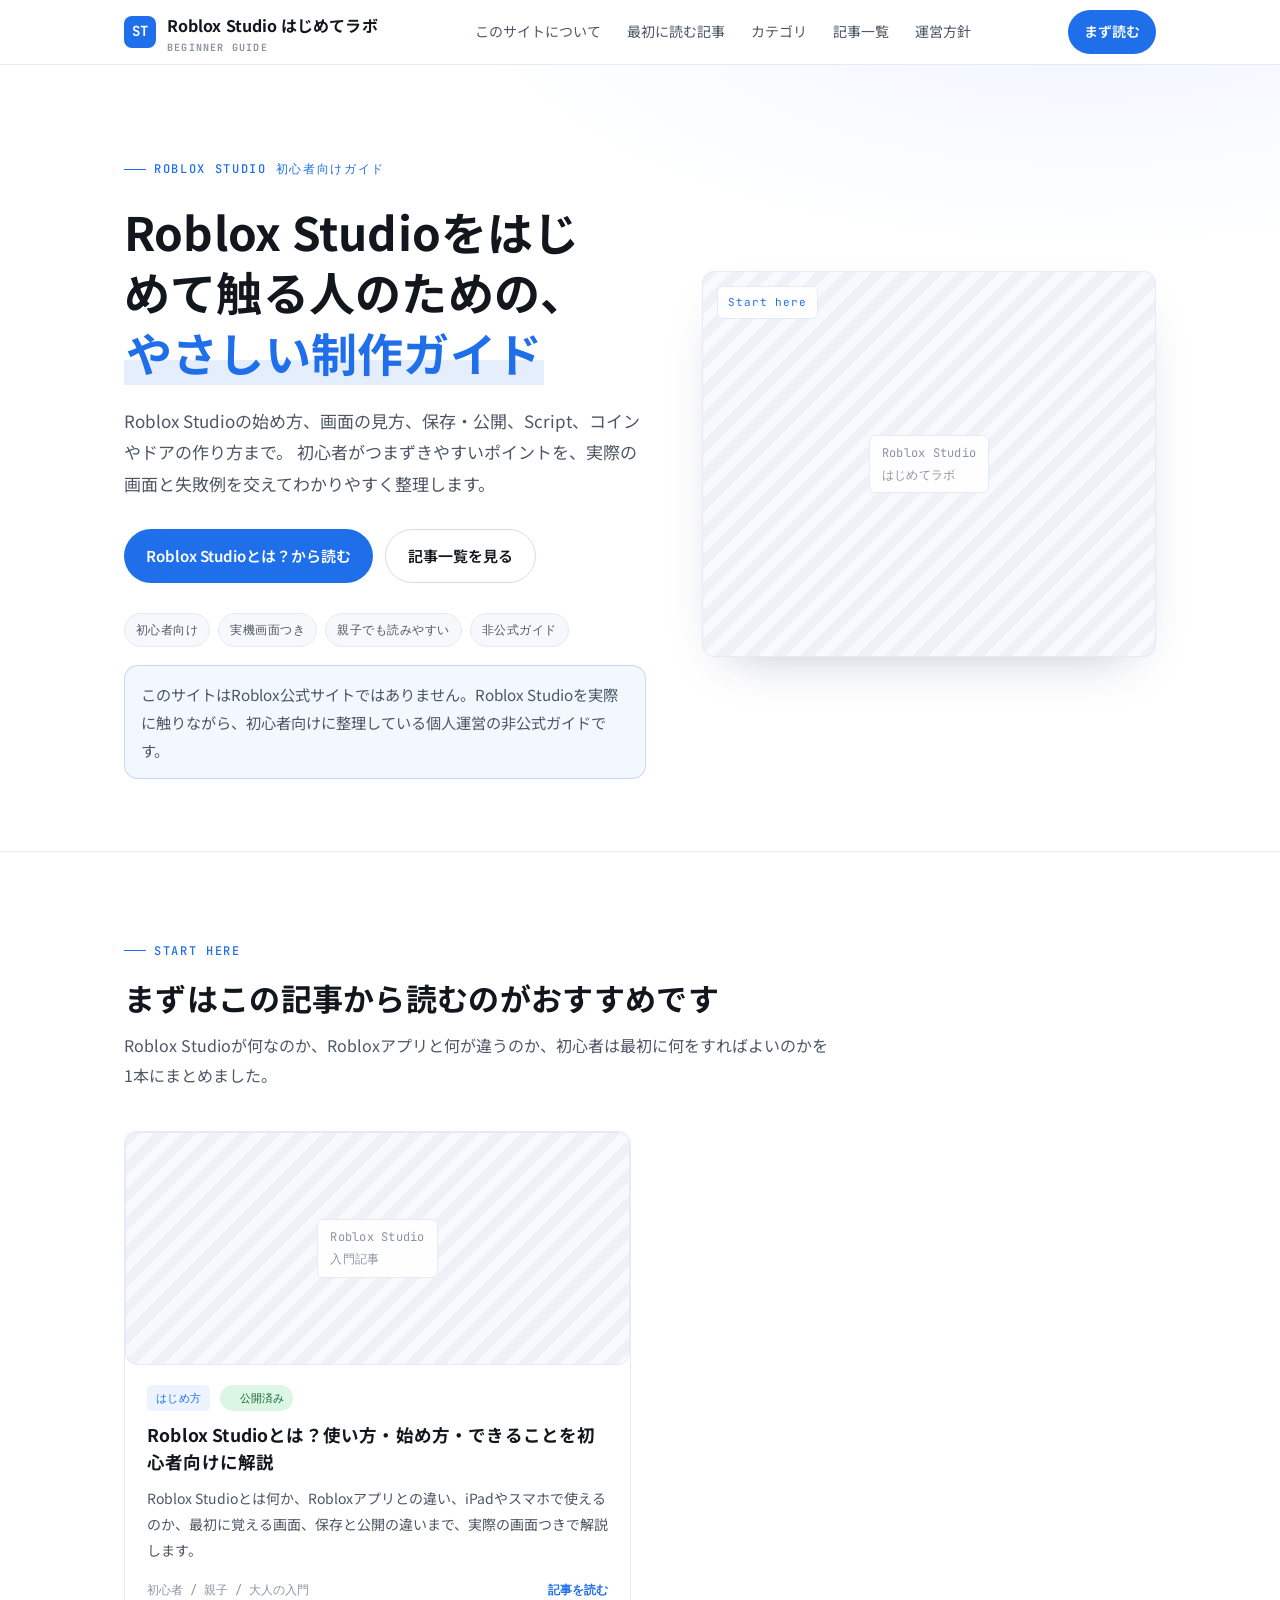
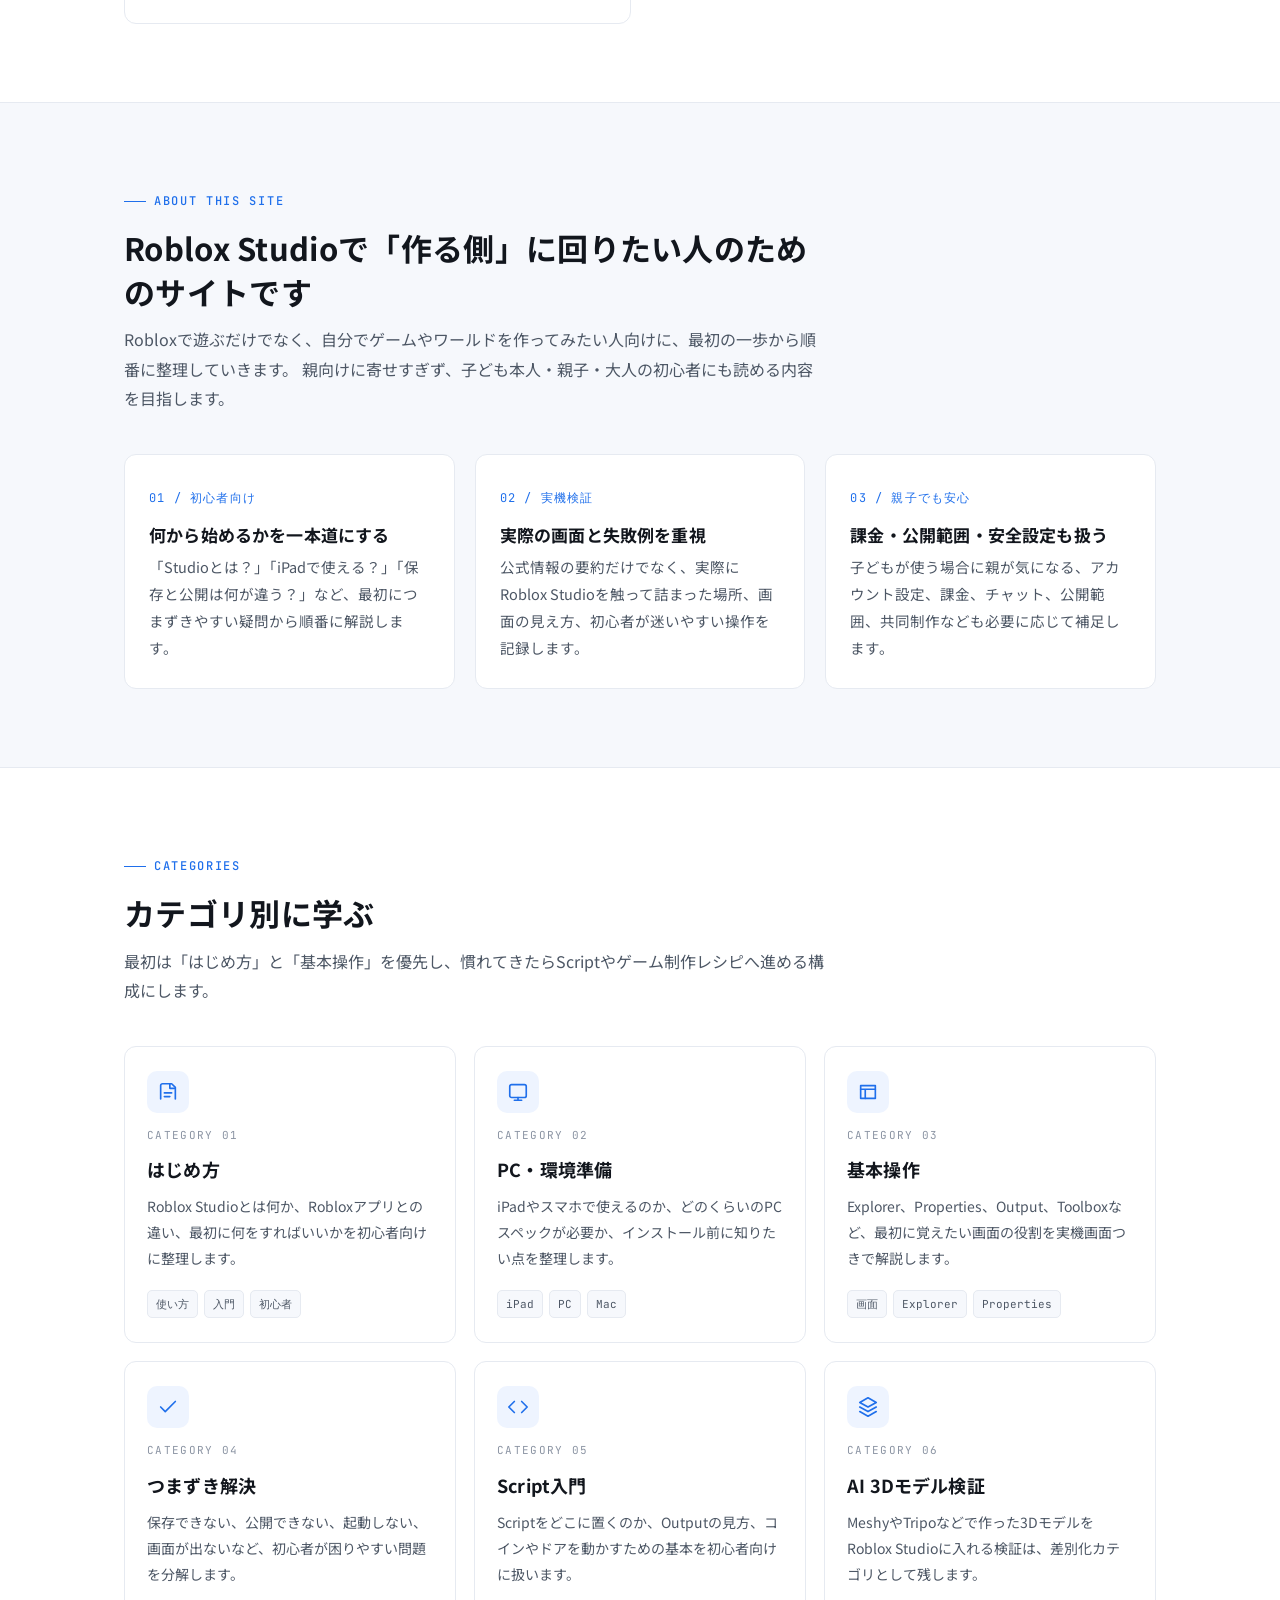
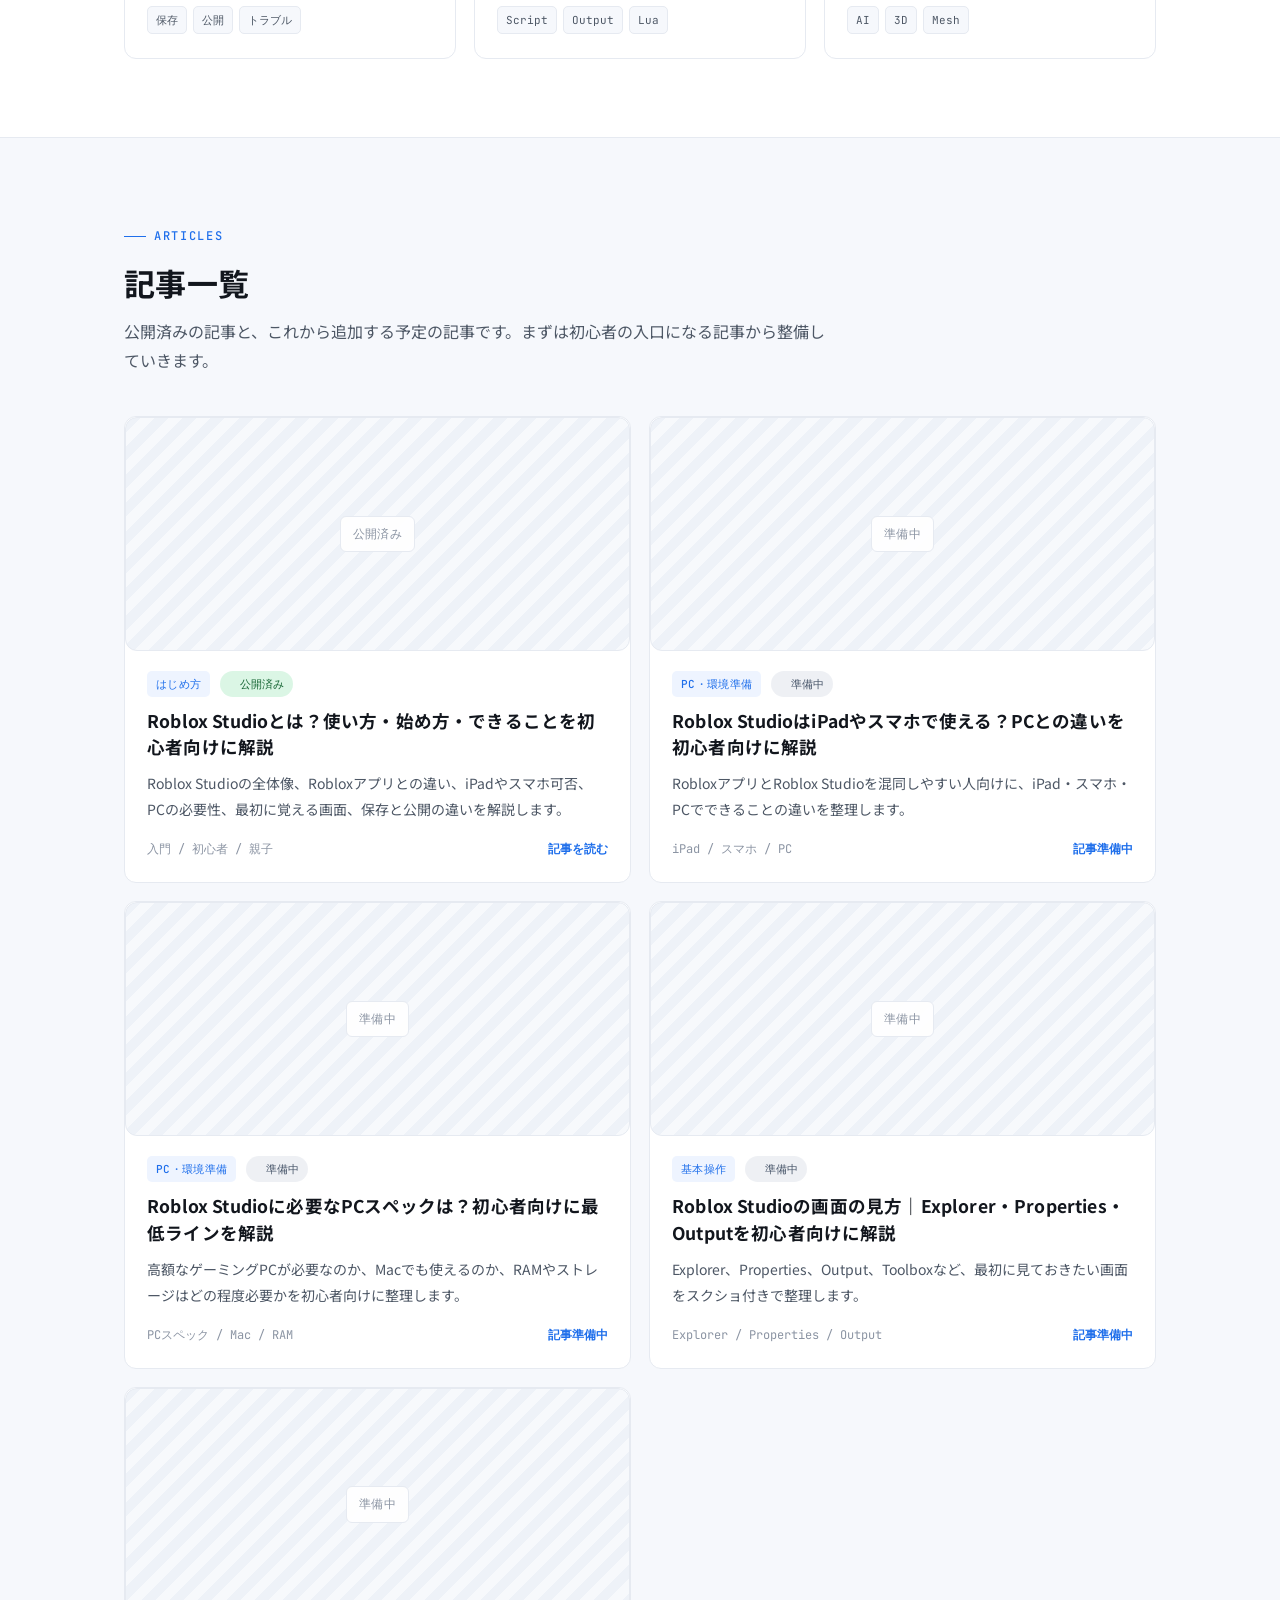
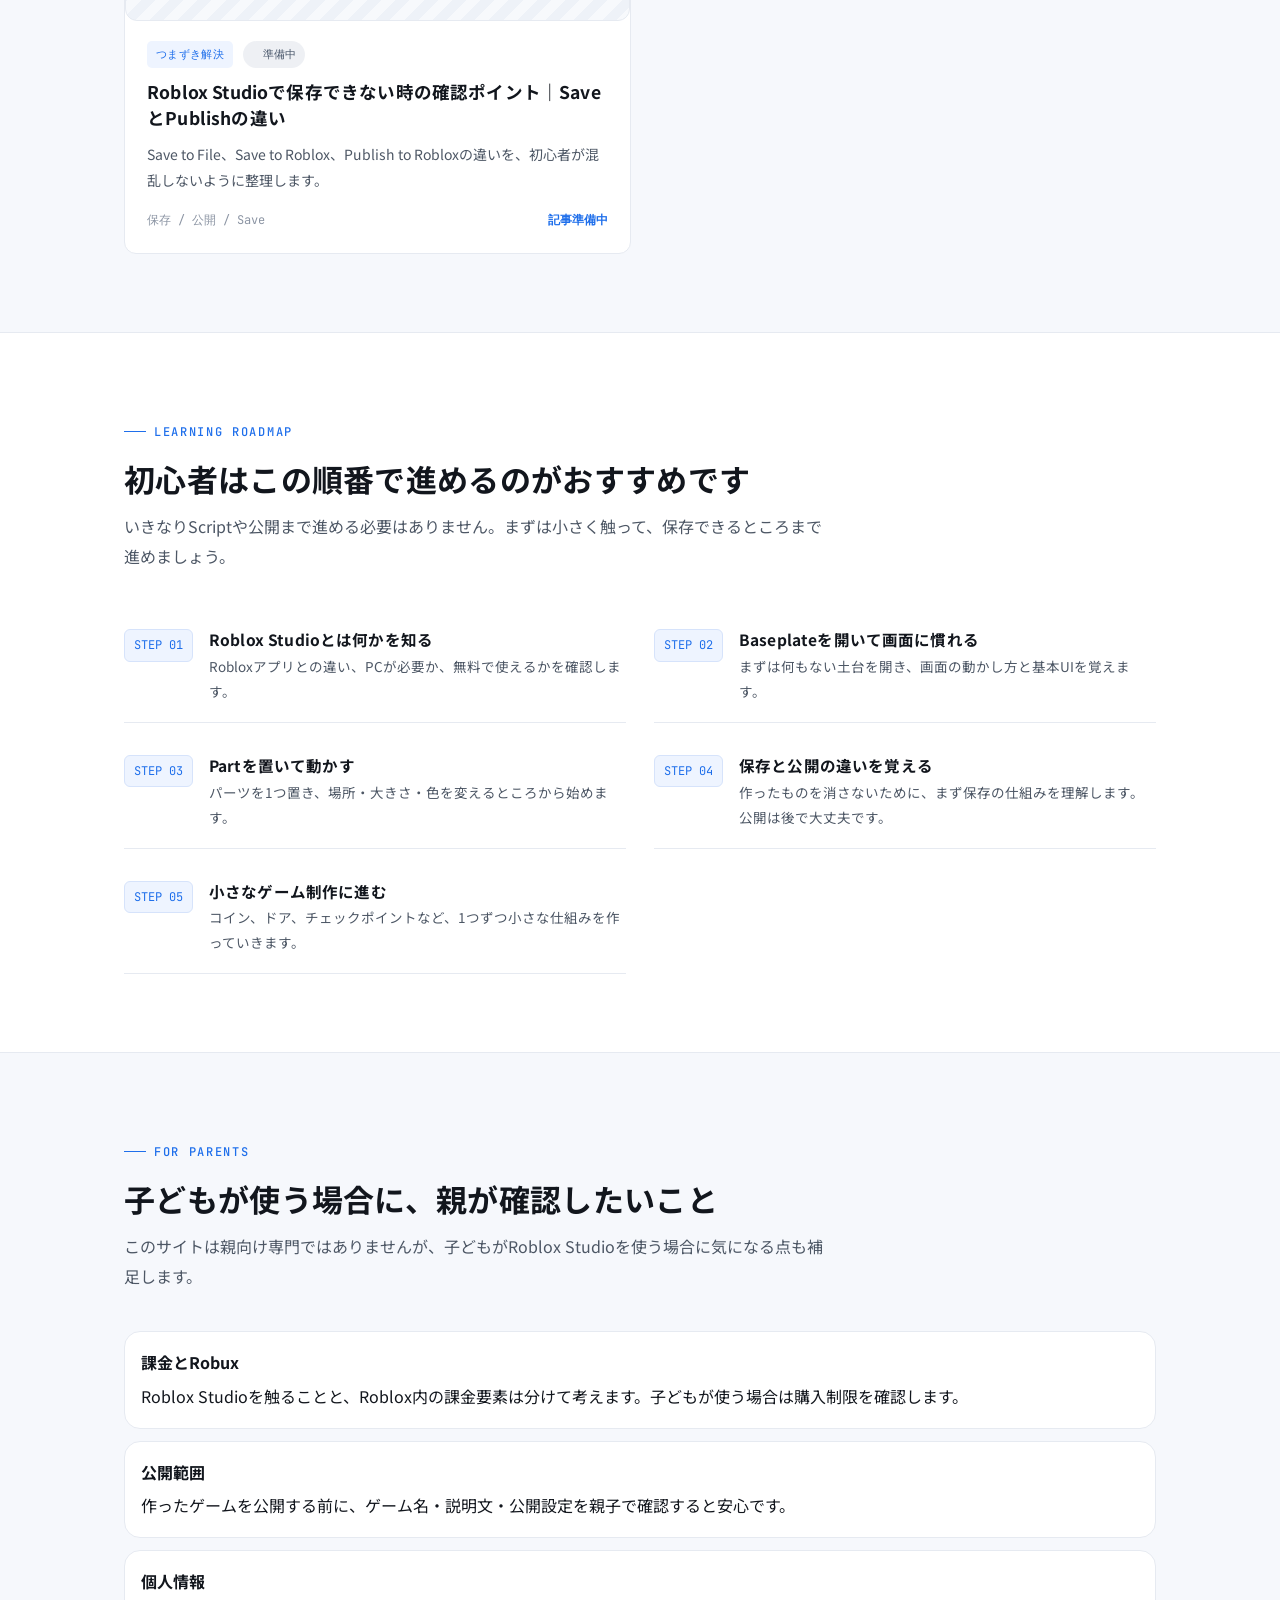
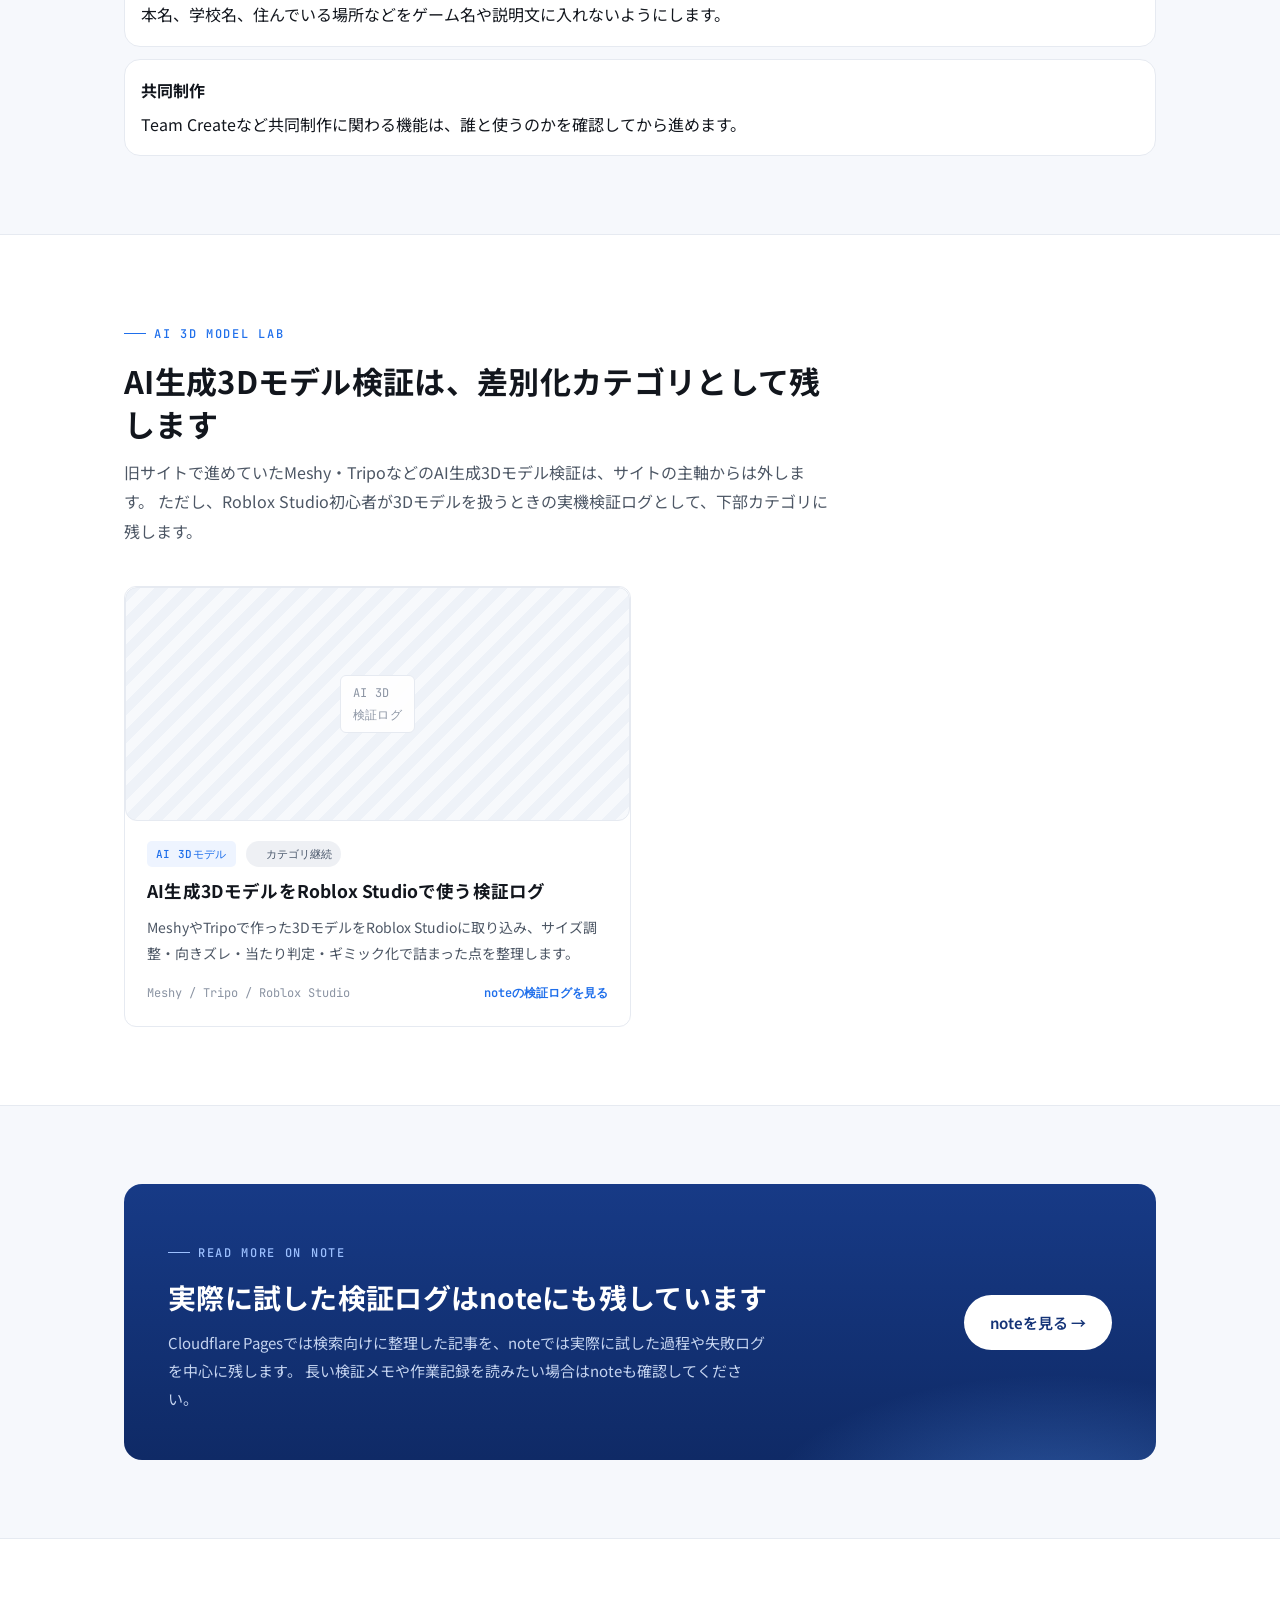
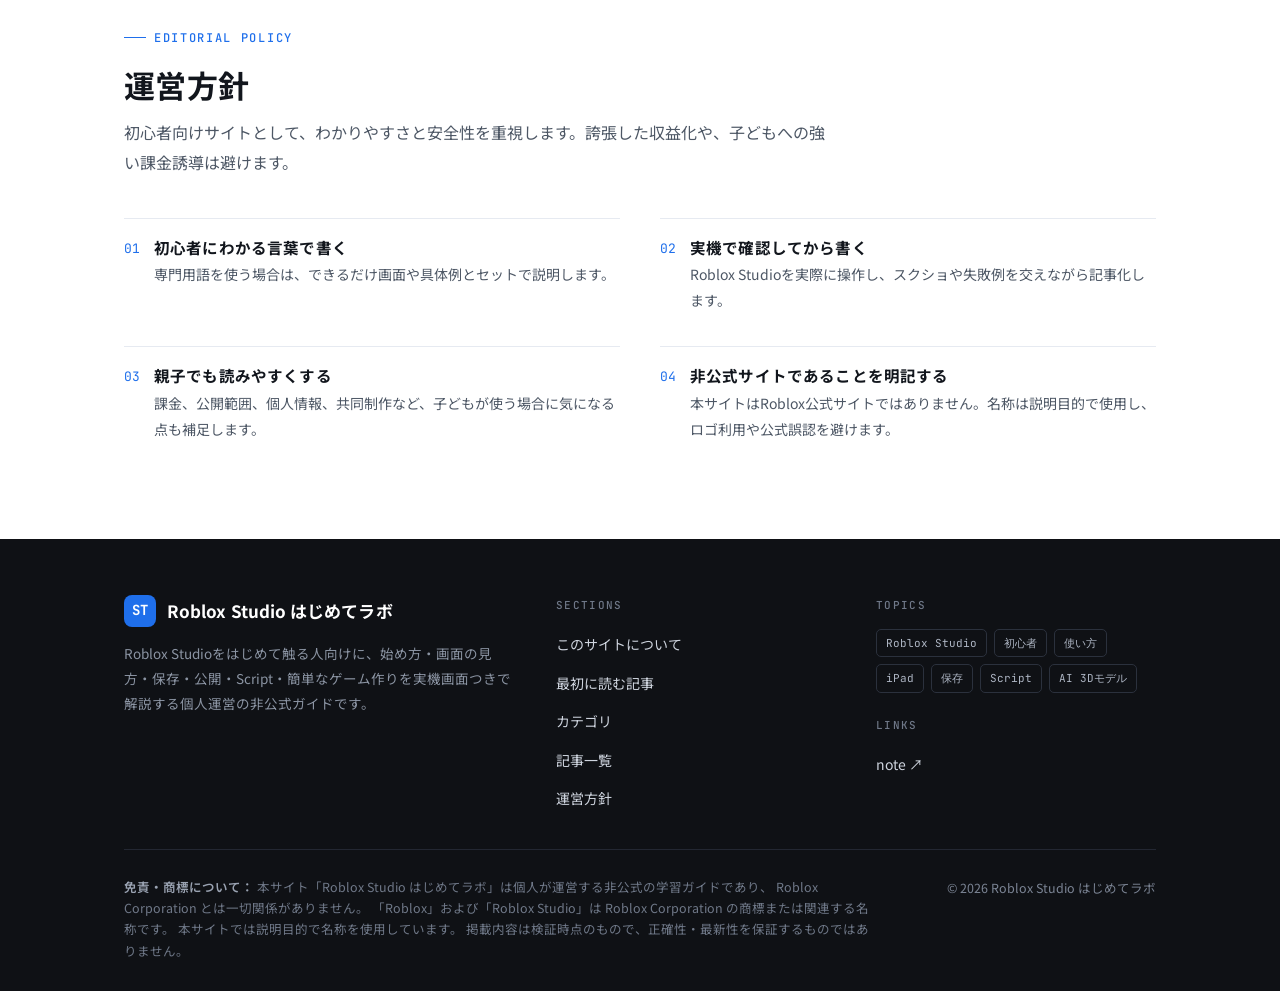
==== index.html @ ded2e735 "Update index.html" ====
<!DOCTYPE html>
<html lang="ja">
<head>
<meta charset="UTF-8">

<!-- Google tag (gtag.js) -->
<script async src="https://www.googletagmanager.com/gtag/js?id=G-V412S041CP"></script>
<script>
  window.dataLayer = window.dataLayer || [];
  function gtag(){dataLayer.push(arguments);}
  gtag('js', new Date());
  gtag('config', 'G-V412S041CP');
</script>

<meta name="viewport" content="width=device-width, initial-scale=1">

<title>Roblox Studio はじめてラボ｜初心者向けのやさしいゲーム制作ガイド</title>
<meta name="description" content="Roblox Studioをはじめて触る人向けに、使い方・始め方・画面の見方・保存・公開・Script・簡単なゲーム作りを実機画面つきで解説する初心者向けガイドです。子ども本人・親子・大人の初心者にも読みやすく整理しています。">
<meta name="keywords" content="Roblox Studio,ロブロックススタジオ,使い方,始め方,初心者,入門,iPad,スマホ,PCスペック,保存,公開,Script,ゲーム作り">
<link rel="canonical" href="https://roblox-ai-model-lab.pages.dev/">

<link rel="icon" href="/favicon.ico" sizes="any">
<link rel="icon" type="image/png" sizes="32x32" href="/favicon-32x32.png">
<link rel="apple-touch-icon" href="/apple-touch-icon.png">
<meta name="theme-color" content="#2563eb">

<!-- OGP -->
<meta property="og:type" content="website">
<meta property="og:locale" content="ja_JP">
<meta property="og:site_name" content="Roblox Studio はじめてラボ">
<meta property="og:title" content="Roblox Studio はじめてラボ｜初心者向けのやさしいゲーム制作ガイド">
<meta property="og:description" content="Roblox Studioの始め方、画面の見方、保存・公開、Script、簡単なゲーム作りを初心者向けに実機画面つきで解説します。">
<meta property="og:url" content="https://roblox-ai-model-lab.pages.dev/">
<meta property="og:image" content="https://roblox-ai-model-lab.pages.dev/ogp.png">
<meta name="twitter:title" content="Roblox Studio はじめてラボ｜初心者向けのやさしいゲーム制作ガイド">
<meta name="twitter:description" content="Roblox Studioの始め方、画面の見方、保存・公開、Script、簡単なゲーム作りを初心者向けに実機画面つきで解説します。">
<meta name="twitter:image" content="https://roblox-ai-model-lab.pages.dev/ogp.png">
<meta name="twitter:card" content="summary_large_image">

<link rel="preconnect" href="https://fonts.googleapis.com">
<link rel="preconnect" href="https://fonts.gstatic.com" crossorigin>
<link href="https://fonts.googleapis.com/css2?family=JetBrains+Mono:wght@400;500;700&family=Noto+Sans+JP:wght@400;500;700&display=swap" rel="stylesheet">
<link rel="stylesheet" href="styles.css">

<style>
  .notice-line {
    margin-top: 18px;
    padding: 14px 16px;
    border: 1px solid rgba(37, 99, 235, .22);
    border-radius: 14px;
    background: rgba(239, 246, 255, .72);
    color: var(--ink-2, #334155);
    font-size: .95rem;
  }

  .article-link-list {
    display: grid;
    gap: 14px;
    margin-top: 22px;
  }

  .article-link {
    display: block;
    padding: 18px;
    border: 1px solid var(--line, #e5e7eb);
    border-radius: 18px;
    background: #fff;
    text-decoration: none;
    color: inherit;
    transition: transform .16s ease, box-shadow .16s ease, border-color .16s ease;
  }

  .article-link:hover {
    transform: translateY(-2px);
    border-color: rgba(37, 99, 235, .35);
    box-shadow: 0 14px 28px rgba(15, 23, 42, .08);
  }

  .article-link .kicker {
    display: inline-flex;
    margin-bottom: 8px;
    padding: 4px 10px;
    border-radius: 999px;
    background: rgba(219, 234, 254, .9);
    color: #1d4ed8;
    font-size: .82rem;
    font-weight: 700;
  }

  .article-link h3 {
    margin: 0 0 8px;
  }

  .article-link p {
    margin: 0;
    color: var(--ink-2, #475569);
  }

  .simple-list {
    display: grid;
    gap: 12px;
    margin-top: 18px;
  }

  .simple-item {
    padding: 16px;
    border-radius: 16px;
    background: #fff;
    border: 1px solid var(--line, #e5e7eb);
  }

  .simple-item strong {
    display: block;
    margin-bottom: 4px;
  }

  .status.scheduled {
    background: rgba(148, 163, 184, .16);
    color: #475569;
  }

  .status.live {
    background: rgba(34, 197, 94, .16);
    color: #166534;
  }

  .small-note {
    color: var(--ink-2, #475569);
    font-size: .94rem;
  }
</style>

<script type="application/ld+json">
{
  "@context": "https://schema.org",
  "@type": "WebSite",
  "name": "Roblox Studio はじめてラボ",
  "url": "https://roblox-ai-model-lab.pages.dev/",
  "description": "Roblox Studioをはじめて触る人向けに、使い方・始め方・画面の見方・保存・公開・Script・簡単なゲーム作りを実機画面つきで解説する初心者向けガイドです。",
  "inLanguage": "ja",
  "publisher": {
    "@type": "Person",
    "name": "Roblox Studio はじめてラボ 運営"
  },
  "potentialAction": {
    "@type": "ReadAction",
    "target": "https://roblox-ai-model-lab.pages.dev/articles/what-is-roblox-studio.html"
  }
}
</script>
</head>

<body>

<!-- ===================== Header ===================== -->
<header class="site-header">
  <div class="wrap">
    <a class="brand" href="#top" aria-label="Roblox Studio はじめてラボ ホーム">
      <span class="logo-mark">ST</span>
      <span>
        <span class="brand-name">Roblox Studio はじめてラボ</span>
        <span class="brand-sub">beginner guide</span>
      </span>
    </a>

    <nav class="nav" id="nav">
      <a href="#about">このサイトについて</a>
      <a href="#start">最初に読む記事</a>
      <a href="#categories">カテゴリ</a>
      <a href="#articles">記事一覧</a>
      <a href="#policy">運営方針</a>
      <a class="btn btn-primary" href="/articles/what-is-roblox-studio.html">まず読む</a>
    </nav>

    <a class="btn btn-primary header-cta" href="/articles/what-is-roblox-studio.html">まず読む</a>

    <button class="nav-toggle" id="navToggle" aria-label="メニューを開閉" aria-expanded="false">
      <svg viewBox="0 0 24 24" fill="none" stroke="currentColor" stroke-width="2" stroke-linecap="round">
        <path d="M4 7h16M4 12h16M4 17h16"/>
      </svg>
    </button>
  </div>
</header>

<main id="top">

<!-- ===================== Hero ===================== -->
<section class="hero">
  <div class="wrap hero-grid">
    <div class="hero-text">
      <span class="eyebrow">Roblox Studio 初心者向けガイド</span>
      <h1>Roblox Studioをはじめて触る人のための、<br><span class="hl">やさしい制作ガイド</span></h1>
      <p class="hero-lead">
        Roblox Studioの始め方、画面の見方、保存・公開、Script、コインやドアの作り方まで。
        初心者がつまずきやすいポイントを、実際の画面と失敗例を交えてわかりやすく整理します。
      </p>

      <div class="hero-cta">
        <a class="btn btn-primary" href="/articles/what-is-roblox-studio.html">Roblox Studioとは？から読む</a>
        <a class="btn btn-ghost" href="#articles">記事一覧を見る</a>
      </div>

      <div class="hero-meta">
        <span class="chip">初心者向け</span>
        <span class="chip">実機画面つき</span>
        <span class="chip">親子でも読みやすい</span>
        <span class="chip">非公式ガイド</span>
      </div>

      <p class="notice-line">
        このサイトはRoblox公式サイトではありません。Roblox Studioを実際に触りながら、初心者向けに整理している個人運営の非公式ガイドです。
      </p>
    </div>

    <div class="hero-visual ph">
      <span class="badge">Start here</span>
      <span class="ph-tag">Roblox Studio<br>はじめてラボ</span>
    </div>
  </div>
</section>

<!-- ===================== First article ===================== -->
<section class="section" id="start">
  <div class="wrap">
    <div class="section-head">
      <span class="eyebrow">Start here</span>
      <h2>まずはこの記事から読むのがおすすめです</h2>
      <p>
        Roblox Studioが何なのか、Robloxアプリと何が違うのか、初心者は最初に何をすればよいのかを1本にまとめました。
      </p>
    </div>

    <div class="log-list">
      <article class="log-card">
        <div class="log-thumb ph">
          <span class="ph-tag">Roblox Studio<br>入門記事</span>
        </div>
        <div class="log-body">
          <div class="log-meta">
            <span class="tag tag-cat">はじめ方</span>
            <span class="status live">公開済み</span>
          </div>
          <h3>
            <a href="/articles/what-is-roblox-studio.html">
              Roblox Studioとは？使い方・始め方・できることを初心者向けに解説
            </a>
          </h3>
          <p class="excerpt">
            Roblox Studioとは何か、Robloxアプリとの違い、iPadやスマホで使えるのか、最初に覚える画面、保存と公開の違いまで、実際の画面つきで解説します。
          </p>
          <div class="log-foot">
            <span>初心者 / 親子 / 大人の入門</span>
            <a class="more" href="/articles/what-is-roblox-studio.html">記事を読む</a>
          </div>
        </div>
      </article>
    </div>
  </div>
</section>

<!-- ===================== About ===================== -->
<section class="section soft" id="about">
  <div class="wrap">
    <div class="section-head">
      <span class="eyebrow">About this site</span>
      <h2>Roblox Studioで「作る側」に回りたい人のためのサイトです</h2>
      <p>
        Robloxで遊ぶだけでなく、自分でゲームやワールドを作ってみたい人向けに、最初の一歩から順番に整理していきます。
        親向けに寄せすぎず、子ども本人・親子・大人の初心者にも読める内容を目指します。
      </p>
    </div>

    <div class="about-grid">
      <div class="about-card">
        <span class="num">01 / 初心者向け</span>
        <h3>何から始めるかを一本道にする</h3>
        <p>
          「Studioとは？」「iPadで使える？」「保存と公開は何が違う？」など、最初につまずきやすい疑問から順番に解説します。
        </p>
      </div>

      <div class="about-card">
        <span class="num">02 / 実機検証</span>
        <h3>実際の画面と失敗例を重視</h3>
        <p>
          公式情報の要約だけでなく、実際にRoblox Studioを触って詰まった場所、画面の見え方、初心者が迷いやすい操作を記録します。
        </p>
      </div>

      <div class="about-card">
        <span class="num">03 / 親子でも安心</span>
        <h3>課金・公開範囲・安全設定も扱う</h3>
        <p>
          子どもが使う場合に親が気になる、アカウント設定、課金、チャット、公開範囲、共同制作なども必要に応じて補足します。
        </p>
      </div>
    </div>
  </div>
</section>

<!-- ===================== Categories ===================== -->
<section class="section" id="categories">
  <div class="wrap">
    <div class="section-head">
      <span class="eyebrow">Categories</span>
      <h2>カテゴリ別に学ぶ</h2>
      <p>
        最初は「はじめ方」と「基本操作」を優先し、慣れてきたらScriptやゲーム制作レシピへ進める構成にします。
      </p>
    </div>

    <div class="cat-grid">
      <a class="cat-card" href="#articles">
        <span class="cat-icon">
          <svg viewBox="0 0 24 24" fill="none" stroke="currentColor" stroke-width="1.8" stroke-linecap="round" stroke-linejoin="round">
            <path d="M4 19.5V5a2 2 0 0 1 2-2h10l4 4v12.5"/>
            <path d="M14 3v5h5"/>
            <path d="M8 13h8M8 17h6"/>
          </svg>
        </span>
        <span class="cat-step">CATEGORY 01</span>
        <h3>はじめ方</h3>
        <p>Roblox Studioとは何か、Robloxアプリとの違い、最初に何をすればいいかを初心者向けに整理します。</p>
        <span class="cat-tags"><span class="t">使い方</span><span class="t">入門</span><span class="t">初心者</span></span>
      </a>

      <a class="cat-card" href="#articles">
        <span class="cat-icon">
          <svg viewBox="0 0 24 24" fill="none" stroke="currentColor" stroke-width="1.8" stroke-linecap="round" stroke-linejoin="round">
            <rect x="3" y="4" width="18" height="14" rx="2"/>
            <path d="M8 21h8M12 18v3"/>
          </svg>
        </span>
        <span class="cat-step">CATEGORY 02</span>
        <h3>PC・環境準備</h3>
        <p>iPadやスマホで使えるのか、どのくらいのPCスペックが必要か、インストール前に知りたい点を整理します。</p>
        <span class="cat-tags"><span class="t">iPad</span><span class="t">PC</span><span class="t">Mac</span></span>
      </a>

      <a class="cat-card" href="#articles">
        <span class="cat-icon">
          <svg viewBox="0 0 24 24" fill="none" stroke="currentColor" stroke-width="1.8" stroke-linecap="round" stroke-linejoin="round">
            <path d="M4 5h16v14H4z"/>
            <path d="M4 9h16M9 9v10"/>
          </svg>
        </span>
        <span class="cat-step">CATEGORY 03</span>
        <h3>基本操作</h3>
        <p>Explorer、Properties、Output、Toolboxなど、最初に覚えたい画面の役割を実機画面つきで解説します。</p>
        <span class="cat-tags"><span class="t">画面</span><span class="t">Explorer</span><span class="t">Properties</span></span>
      </a>

      <a class="cat-card" href="#articles">
        <span class="cat-icon">
          <svg viewBox="0 0 24 24" fill="none" stroke="currentColor" stroke-width="1.8" stroke-linecap="round" stroke-linejoin="round">
            <path d="M20 6 9 17l-5-5"/>
          </svg>
        </span>
        <span class="cat-step">CATEGORY 04</span>
        <h3>つまずき解決</h3>
        <p>保存できない、公開できない、起動しない、画面が出ないなど、初心者が困りやすい問題を分解します。</p>
        <span class="cat-tags"><span class="t">保存</span><span class="t">公開</span><span class="t">トラブル</span></span>
      </a>

      <a class="cat-card" href="#articles">
        <span class="cat-icon">
          <svg viewBox="0 0 24 24" fill="none" stroke="currentColor" stroke-width="1.8" stroke-linecap="round" stroke-linejoin="round">
            <path d="m16 18 6-6-6-6"/>
            <path d="m8 6-6 6 6 6"/>
          </svg>
        </span>
        <span class="cat-step">CATEGORY 05</span>
        <h3>Script入門</h3>
        <p>Scriptをどこに置くのか、Outputの見方、コインやドアを動かすための基本を初心者向けに扱います。</p>
        <span class="cat-tags"><span class="t">Script</span><span class="t">Output</span><span class="t">Lua</span></span>
      </a>

      <a class="cat-card" href="#ai-models">
        <span class="cat-icon">
          <svg viewBox="0 0 24 24" fill="none" stroke="currentColor" stroke-width="1.8" stroke-linecap="round" stroke-linejoin="round">
            <path d="M12 2 3 7l9 5 9-5-9-5Z"/>
            <path d="M3 12l9 5 9-5"/>
            <path d="M3 17l9 5 9-5"/>
          </svg>
        </span>
        <span class="cat-step">CATEGORY 06</span>
        <h3>AI 3Dモデル検証</h3>
        <p>MeshyやTripoなどで作った3DモデルをRoblox Studioに入れる検証は、差別化カテゴリとして残します。</p>
        <span class="cat-tags"><span class="t">AI</span><span class="t">3D</span><span class="t">Mesh</span></span>
      </a>
    </div>
  </div>
</section>

<!-- ===================== Articles ===================== -->
<section class="section soft" id="articles">
  <div class="wrap">
    <div class="section-head">
      <span class="eyebrow">Articles</span>
      <h2>記事一覧</h2>
      <p>
        公開済みの記事と、これから追加する予定の記事です。まずは初心者の入口になる記事から整備していきます。
      </p>
    </div>

    <div class="log-list">
      <article class="log-card">
        <div class="log-thumb ph">
          <span class="ph-tag">公開済み</span>
        </div>
        <div class="log-body">
          <div class="log-meta">
            <span class="tag tag-cat">はじめ方</span>
            <span class="status live">公開済み</span>
          </div>
          <h3>
            <a href="/articles/what-is-roblox-studio.html">
              Roblox Studioとは？使い方・始め方・できることを初心者向けに解説
            </a>
          </h3>
          <p class="excerpt">
            Roblox Studioの全体像、Robloxアプリとの違い、iPadやスマホ可否、PCの必要性、最初に覚える画面、保存と公開の違いを解説します。
          </p>
          <div class="log-foot">
            <span>入門 / 初心者 / 親子</span>
            <a class="more" href="/articles/what-is-roblox-studio.html">記事を読む</a>
          </div>
        </div>
      </article>

      <article class="log-card">
        <div class="log-thumb ph">
          <span class="ph-tag">準備中</span>
        </div>
        <div class="log-body">
          <div class="log-meta">
            <span class="tag tag-cat">PC・環境準備</span>
            <span class="status scheduled">準備中</span>
          </div>
          <h3>Roblox StudioはiPadやスマホで使える？PCとの違いを初心者向けに解説</h3>
          <p class="excerpt">
            RobloxアプリとRoblox Studioを混同しやすい人向けに、iPad・スマホ・PCでできることの違いを整理します。
          </p>
          <div class="log-foot">
            <span>iPad / スマホ / PC</span>
            <span class="more">記事準備中</span>
          </div>
        </div>
      </article>

      <article class="log-card">
        <div class="log-thumb ph">
          <span class="ph-tag">準備中</span>
        </div>
        <div class="log-body">
          <div class="log-meta">
            <span class="tag tag-cat">PC・環境準備</span>
            <span class="status scheduled">準備中</span>
          </div>
          <h3>Roblox Studioに必要なPCスペックは？初心者向けに最低ラインを解説</h3>
          <p class="excerpt">
            高額なゲーミングPCが必要なのか、Macでも使えるのか、RAMやストレージはどの程度必要かを初心者向けに整理します。
          </p>
          <div class="log-foot">
            <span>PCスペック / Mac / RAM</span>
            <span class="more">記事準備中</span>
          </div>
        </div>
      </article>

      <article class="log-card">
        <div class="log-thumb ph">
          <span class="ph-tag">準備中</span>
        </div>
        <div class="log-body">
          <div class="log-meta">
            <span class="tag tag-cat">基本操作</span>
            <span class="status scheduled">準備中</span>
          </div>
          <h3>Roblox Studioの画面の見方｜Explorer・Properties・Outputを初心者向けに解説</h3>
          <p class="excerpt">
            Explorer、Properties、Output、Toolboxなど、最初に見ておきたい画面をスクショ付きで整理します。
          </p>
          <div class="log-foot">
            <span>Explorer / Properties / Output</span>
            <span class="more">記事準備中</span>
          </div>
        </div>
      </article>

      <article class="log-card">
        <div class="log-thumb ph">
          <span class="ph-tag">準備中</span>
        </div>
        <div class="log-body">
          <div class="log-meta">
            <span class="tag tag-cat">つまずき解決</span>
            <span class="status scheduled">準備中</span>
          </div>
          <h3>Roblox Studioで保存できない時の確認ポイント｜SaveとPublishの違い</h3>
          <p class="excerpt">
            Save to File、Save to Roblox、Publish to Robloxの違いを、初心者が混乱しないように整理します。
          </p>
          <div class="log-foot">
            <span>保存 / 公開 / Save</span>
            <span class="more">記事準備中</span>
          </div>
        </div>
      </article>
    </div>
  </div>
</section>

<!-- ===================== Beginner roadmap ===================== -->
<section class="section" id="roadmap">
  <div class="wrap">
    <div class="section-head">
      <span class="eyebrow">Learning roadmap</span>
      <h2>初心者はこの順番で進めるのがおすすめです</h2>
      <p>
        いきなりScriptや公開まで進める必要はありません。まずは小さく触って、保存できるところまで進めましょう。
      </p>
    </div>

    <div class="roadmap">
      <div class="road-item">
        <span class="rk">STEP 01</span>
        <div>
          <h4>Roblox Studioとは何かを知る</h4>
          <p>Robloxアプリとの違い、PCが必要か、無料で使えるかを確認します。</p>
        </div>
      </div>

      <div class="road-item">
        <span class="rk">STEP 02</span>
        <div>
          <h4>Baseplateを開いて画面に慣れる</h4>
          <p>まずは何もない土台を開き、画面の動かし方と基本UIを覚えます。</p>
        </div>
      </div>

      <div class="road-item">
        <span class="rk">STEP 03</span>
        <div>
          <h4>Partを置いて動かす</h4>
          <p>パーツを1つ置き、場所・大きさ・色を変えるところから始めます。</p>
        </div>
      </div>

      <div class="road-item">
        <span class="rk">STEP 04</span>
        <div>
          <h4>保存と公開の違いを覚える</h4>
          <p>作ったものを消さないために、まず保存の仕組みを理解します。公開は後で大丈夫です。</p>
        </div>
      </div>

      <div class="road-item">
        <span class="rk">STEP 05</span>
        <div>
          <h4>小さなゲーム制作に進む</h4>
          <p>コイン、ドア、チェックポイントなど、1つずつ小さな仕組みを作っていきます。</p>
        </div>
      </div>
    </div>
  </div>
</section>

<!-- ===================== Parents ===================== -->
<section class="section soft" id="parents">
  <div class="wrap">
    <div class="section-head">
      <span class="eyebrow">For parents</span>
      <h2>子どもが使う場合に、親が確認したいこと</h2>
      <p>
        このサイトは親向け専門ではありませんが、子どもがRoblox Studioを使う場合に気になる点も補足します。
      </p>
    </div>

    <div class="simple-list">
      <div class="simple-item">
        <strong>課金とRobux</strong>
        <span>Roblox Studioを触ることと、Roblox内の課金要素は分けて考えます。子どもが使う場合は購入制限を確認します。</span>
      </div>

      <div class="simple-item">
        <strong>公開範囲</strong>
        <span>作ったゲームを公開する前に、ゲーム名・説明文・公開設定を親子で確認すると安心です。</span>
      </div>

      <div class="simple-item">
        <strong>個人情報</strong>
        <span>本名、学校名、住んでいる場所などをゲーム名や説明文に入れないようにします。</span>
      </div>

      <div class="simple-item">
        <strong>共同制作</strong>
        <span>Team Createなど共同制作に関わる機能は、誰と使うのかを確認してから進めます。</span>
      </div>
    </div>
  </div>
</section>

<!-- ===================== AI Models ===================== -->
<section class="section" id="ai-models">
  <div class="wrap">
    <div class="section-head">
      <span class="eyebrow">AI 3D model lab</span>
      <h2>AI生成3Dモデル検証は、差別化カテゴリとして残します</h2>
      <p>
        旧サイトで進めていたMeshy・TripoなどのAI生成3Dモデル検証は、サイトの主軸からは外します。
        ただし、Roblox Studio初心者が3Dモデルを扱うときの実機検証ログとして、下部カテゴリに残します。
      </p>
    </div>

    <div class="log-list">
      <article class="log-card">
        <div class="log-thumb ph">
          <span class="ph-tag">AI 3D<br>検証ログ</span>
        </div>
        <div class="log-body">
          <div class="log-meta">
            <span class="tag tag-cat">AI 3Dモデル</span>
            <span class="status scheduled">カテゴリ継続</span>
          </div>
          <h3>AI生成3DモデルをRoblox Studioで使う検証ログ</h3>
          <p class="excerpt">
            MeshyやTripoで作った3DモデルをRoblox Studioに取り込み、サイズ調整・向きズレ・当たり判定・ギミック化で詰まった点を整理します。
          </p>
          <div class="log-foot">
            <span>Meshy / Tripo / Roblox Studio</span>
            <a class="more" href="https://note.com/yu_papa_ai" target="_blank" rel="noopener">noteの検証ログを見る</a>
          </div>
        </div>
      </article>
    </div>
  </div>
</section>

<!-- ===================== note CTA ===================== -->
<section class="section soft">
  <div class="wrap">
    <div class="note-cta">
      <div>
        <span class="eyebrow">Read more on note</span>
        <h2>実際に試した検証ログはnoteにも残しています</h2>
        <p>
          Cloudflare Pagesでは検索向けに整理した記事を、noteでは実際に試した過程や失敗ログを中心に残します。
          長い検証メモや作業記録を読みたい場合はnoteも確認してください。
        </p>
      </div>
      <a class="btn btn-note" href="https://note.com/yu_papa_ai" target="_blank" rel="noopener">noteを見る →</a>
    </div>
  </div>
</section>

<!-- ===================== Policy ===================== -->
<section class="section" id="policy">
  <div class="wrap">
    <div class="section-head">
      <span class="eyebrow">Editorial policy</span>
      <h2>運営方針</h2>
      <p>
        初心者向けサイトとして、わかりやすさと安全性を重視します。誇張した収益化や、子どもへの強い課金誘導は避けます。
      </p>
    </div>

    <div class="policy-grid">
      <div class="policy-item">
        <span class="pn">01</span>
        <div>
          <h4>初心者にわかる言葉で書く</h4>
          <p>専門用語を使う場合は、できるだけ画面や具体例とセットで説明します。</p>
        </div>
      </div>

      <div class="policy-item">
        <span class="pn">02</span>
        <div>
          <h4>実機で確認してから書く</h4>
          <p>Roblox Studioを実際に操作し、スクショや失敗例を交えながら記事化します。</p>
        </div>
      </div>

      <div class="policy-item">
        <span class="pn">03</span>
        <div>
          <h4>親子でも読みやすくする</h4>
          <p>課金、公開範囲、個人情報、共同制作など、子どもが使う場合に気になる点も補足します。</p>
        </div>
      </div>

      <div class="policy-item">
        <span class="pn">04</span>
        <div>
          <h4>非公式サイトであることを明記する</h4>
          <p>本サイトはRoblox公式サイトではありません。名称は説明目的で使用し、ロゴ利用や公式誤認を避けます。</p>
        </div>
      </div>
    </div>
  </div>
</section>

</main>

<!-- ===================== Footer ===================== -->
<footer class="site-footer">
  <div class="wrap">
    <div class="footer-top">
      <div class="footer-brand">
        <a class="brand" href="#top">
          <span class="logo-mark">ST</span>
          <span class="brand-name">Roblox Studio はじめてラボ</span>
        </a>
        <p>
          Roblox Studioをはじめて触る人向けに、始め方・画面の見方・保存・公開・Script・簡単なゲーム作りを実機画面つきで解説する個人運営の非公式ガイドです。
        </p>
      </div>

      <div class="footer-col">
        <h5>Sections</h5>
        <ul>
          <li><a href="#about">このサイトについて</a></li>
          <li><a href="#start">最初に読む記事</a></li>
          <li><a href="#categories">カテゴリ</a></li>
          <li><a href="#articles">記事一覧</a></li>
          <li><a href="#policy">運営方針</a></li>
        </ul>
      </div>

      <div class="footer-col">
        <h5>Topics</h5>
        <div class="footer-tags">
          <a class="t" href="#articles">Roblox Studio</a>
          <a class="t" href="#articles">初心者</a>
          <a class="t" href="#articles">使い方</a>
          <a class="t" href="#articles">iPad</a>
          <a class="t" href="#articles">保存</a>
          <a class="t" href="#articles">Script</a>
          <a class="t" href="#ai-models">AI 3Dモデル</a>
        </div>

        <h5 style="margin-top:22px">Links</h5>
        <ul>
          <li><a href="https://note.com/yu_papa_ai" target="_blank" rel="noopener">note ↗</a></li>
        </ul>
      </div>
    </div>

    <div class="footer-bottom">
      <p class="disclaimer">
        <strong>免責・商標について：</strong>
        本サイト「Roblox Studio はじめてラボ」は個人が運営する非公式の学習ガイドであり、
        Roblox Corporation とは一切関係がありません。
        「Roblox」および「Roblox Studio」は Roblox Corporation の商標または関連する名称です。
        本サイトでは説明目的で名称を使用しています。
        掲載内容は検証時点のもので、正確性・最新性を保証するものではありません。
      </p>
      <p>© 2026 Roblox Studio はじめてラボ</p>
    </div>
  </div>
</footer>

<script>
  // モバイルメニュー開閉（バニラJSのみ）
  (function () {
    var toggle = document.getElementById('navToggle');
    var nav = document.getElementById('nav');
    if (!toggle || !nav) return;

    toggle.addEventListener('click', function () {
      var open = nav.classList.toggle('open');
      toggle.setAttribute('aria-expanded', open ? 'true' : 'false');
    });

    nav.addEventListener('click', function (e) {
      if (e.target.tagName === 'A') {
        nav.classList.remove('open');
        toggle.setAttribute('aria-expanded', 'false');
      }
    });
  })();
</script>

</body>
</html>
---- styles.css ----
/* =========================================================
   Roblox AI Model Lab — styles
   白基調 / 青アクセント / ドキュメント風 / レスポンシブ
   ========================================================= */

:root {
  --bg:        #ffffff;
  --bg-soft:   #f6f8fc;
  --bg-tint:   #eef4ff;
  --ink:       #12161d;
  --ink-2:     #4d5765;
  --ink-3:     #8b94a3;
  --line:      #e6eaf1;
  --line-2:    #d7dde8;

  --blue:      #1f6feb;
  --blue-d:    #155bc4;
  --blue-12:   rgba(31, 111, 235, 0.12);

  --green:     #1f9d57;
  --green-bg:  #e7f6ee;
  --amber:     #b9791a;
  --amber-bg:  #fbf1de;
  --slate:     #5b6573;
  --slate-bg:  #eef1f6;

  --maxw:      1080px;
  --radius:    12px;
  --radius-sm: 8px;

  --mono: "JetBrains Mono", ui-monospace, SFMono-Regular, Menlo, monospace;
  --sans: "Noto Sans JP", system-ui, -apple-system, "Hiragino Kaku Gothic ProN",
          "Yu Gothic", Meiryo, sans-serif;
}

* { box-sizing: border-box; }

html { scroll-behavior: smooth; }

body {
  margin: 0;
  font-family: var(--sans);
  color: var(--ink);
  background: var(--bg);
  line-height: 1.85;
  font-size: 16px;
  -webkit-font-smoothing: antialiased;
  text-rendering: optimizeLegibility;
}

a { color: inherit; text-decoration: none; }

img { max-width: 100%; display: block; }

h1, h2, h3, h4 { line-height: 1.4; font-weight: 700; margin: 0; letter-spacing: .01em; }

p { margin: 0; }

.wrap {
  max-width: var(--maxw);
  margin: 0 auto;
  padding: 0 24px;
}

/* ---- mono label / eyebrow ---- */
.eyebrow {
  font-family: var(--mono);
  font-size: 12px;
  letter-spacing: .14em;
  text-transform: uppercase;
  color: var(--blue);
  font-weight: 500;
  display: inline-flex;
  align-items: center;
  gap: 8px;
}
.eyebrow::before {
  content: "";
  width: 22px;
  height: 1px;
  background: var(--blue);
}

/* =========================================================
   Header
   ========================================================= */
.site-header {
  position: sticky;
  top: 0;
  z-index: 50;
  background: rgba(255, 255, 255, 0.86);
  backdrop-filter: saturate(180%) blur(10px);
  border-bottom: 1px solid var(--line);
}
.site-header .wrap {
  display: flex;
  align-items: center;
  justify-content: space-between;
  height: 64px;
  gap: 16px;
}
.brand {
  display: flex;
  align-items: center;
  gap: 11px;
  font-weight: 700;
  letter-spacing: .005em;
}
.brand .logo-mark {
  width: 32px;
  height: 32px;
  border-radius: 8px;
  background: var(--blue);
  color: #fff;
  display: grid;
  place-items: center;
  font-family: var(--mono);
  font-size: 14px;
  font-weight: 700;
  flex: none;
}
.brand .brand-name { font-size: 16px; }
.brand .brand-sub {
  font-family: var(--mono);
  font-size: 10px;
  letter-spacing: .12em;
  color: var(--ink-3);
  text-transform: uppercase;
  display: block;
  line-height: 1;
  margin-top: 2px;
}

.nav {
  display: flex;
  align-items: center;
  gap: 26px;
}
.nav a {
  font-size: 14px;
  color: var(--ink-2);
  transition: color .15s;
}
.nav a:hover { color: var(--blue); }
/* nav内のCTAボタンはデスクトップでは隠す（header-ctaとの重複防止） */
.nav > .btn { display: none; }

.btn {
  display: inline-flex;
  align-items: center;
  gap: 8px;
  font-size: 14px;
  font-weight: 600;
  padding: 9px 16px;
  border-radius: 999px;
  transition: background .15s, color .15s, border-color .15s, transform .1s;
  white-space: nowrap;
}
.btn:active { transform: translateY(1px); }
.btn-primary { background: var(--blue); color: #fff; }
.btn-primary:hover { background: var(--blue-d); }
.btn-ghost {
  border: 1px solid var(--line-2);
  color: var(--ink);
  background: #fff;
}
.btn-ghost:hover { border-color: var(--blue); color: var(--blue); }

.nav-toggle { display: none; }

/* =========================================================
   Hero
   ========================================================= */
.hero {
  padding: 84px 0 72px;
  border-bottom: 1px solid var(--line);
  background:
    radial-gradient(900px 380px at 85% -10%, var(--bg-tint), transparent 70%);
}
.hero-grid {
  display: grid;
  grid-template-columns: 1.15fr 1fr;
  gap: 56px;
  align-items: center;
}
.hero h1 {
  font-size: clamp(28px, 4.6vw, 46px);
  line-height: 1.32;
  letter-spacing: .005em;
  margin: 20px 0 22px;
  text-wrap: balance;
}
.hero h1 .hl {
  color: var(--blue);
  background: linear-gradient(transparent 62%, var(--blue-12) 62%);
  padding: 0 2px;
}
.hero-lead {
  font-size: 17px;
  color: var(--ink-2);
  max-width: 36em;
}
.hero-cta {
  display: flex;
  flex-wrap: wrap;
  gap: 12px;
  margin-top: 30px;
}
.hero-cta .btn { padding: 12px 22px; font-size: 15px; }
.hero-meta {
  display: flex;
  flex-wrap: wrap;
  gap: 10px 8px;
  margin-top: 30px;
}
.chip {
  font-family: var(--mono);
  font-size: 12px;
  letter-spacing: .04em;
  color: var(--ink-2);
  background: var(--bg-soft);
  border: 1px solid var(--line);
  padding: 5px 11px;
  border-radius: 999px;
}

/* placeholder visual */
.ph {
  position: relative;
  border-radius: var(--radius);
  border: 1px solid var(--line);
  background-color: var(--bg-soft);
  background-image:
    repeating-linear-gradient(135deg, #eef2f8 0 10px, #f7f9fc 10px 20px);
  display: grid;
  place-items: center;
  overflow: hidden;
}
.ph .ph-tag {
  font-family: var(--mono);
  font-size: 12px;
  color: var(--ink-3);
  background: rgba(255, 255, 255, 0.92);
  border: 1px solid var(--line);
  padding: 6px 12px;
  border-radius: 6px;
  letter-spacing: .02em;
}
.hero-visual {
  aspect-ratio: 4 / 3.4;
  box-shadow: 0 20px 50px -28px rgba(20, 40, 90, 0.35);
}
.hero-visual .badge {
  position: absolute;
  top: 14px;
  left: 14px;
  font-family: var(--mono);
  font-size: 11px;
  letter-spacing: .08em;
  color: var(--blue);
  background: #fff;
  border: 1px solid var(--line);
  padding: 5px 10px;
  border-radius: 6px;
}

/* =========================================================
   Section base
   ========================================================= */
section { scroll-margin-top: 80px; }
.section { padding: 78px 0; }
.section.soft { background: var(--bg-soft); border-top: 1px solid var(--line); border-bottom: 1px solid var(--line); }
.section-head { max-width: 44em; margin-bottom: 40px; }
.section-head h2 {
  font-size: clamp(23px, 3vw, 31px);
  margin: 14px 0 12px;
  letter-spacing: .01em;
}
.section-head p { color: var(--ink-2); font-size: 16px; }

/* =========================================================
   About
   ========================================================= */
.about-grid {
  display: grid;
  grid-template-columns: 1fr 1fr 1fr;
  gap: 20px;
  margin-top: 8px;
}
.about-card {
  background: #fff;
  border: 1px solid var(--line);
  border-radius: var(--radius);
  padding: 26px 24px;
}
.about-card .num {
  font-family: var(--mono);
  font-size: 12px;
  color: var(--blue);
  letter-spacing: .1em;
}
.about-card h3 { font-size: 17px; margin: 12px 0 8px; }
.about-card p { color: var(--ink-2); font-size: 14.5px; }

.callout {
  margin-top: 30px;
  display: flex;
  gap: 16px;
  align-items: flex-start;
  background: var(--bg-tint);
  border: 1px solid #d6e3fb;
  border-left: 3px solid var(--blue);
  border-radius: var(--radius-sm);
  padding: 20px 22px;
}
.callout .ic {
  font-family: var(--mono);
  font-weight: 700;
  color: var(--blue);
  flex: none;
  font-size: 14px;
  margin-top: 1px;
}
.callout p { font-size: 14.5px; color: var(--ink); }
.callout strong { color: var(--blue-d); }

/* =========================================================
   Categories
   ========================================================= */
.cat-grid {
  display: grid;
  grid-template-columns: repeat(3, 1fr);
  gap: 18px;
}
.cat-card {
  background: #fff;
  border: 1px solid var(--line);
  border-radius: var(--radius);
  padding: 24px 22px;
  transition: border-color .15s, box-shadow .2s, transform .15s;
  display: flex;
  flex-direction: column;
  gap: 12px;
}
.cat-card:hover {
  border-color: var(--blue);
  box-shadow: 0 14px 34px -22px rgba(31, 111, 235, 0.5);
  transform: translateY(-2px);
}
.cat-icon {
  width: 42px;
  height: 42px;
  border-radius: 10px;
  background: var(--bg-tint);
  color: var(--blue);
  display: grid;
  place-items: center;
  flex: none;
}
.cat-icon svg { width: 22px; height: 22px; }
.cat-step {
  font-family: var(--mono);
  font-size: 11px;
  letter-spacing: .12em;
  color: var(--ink-3);
}
.cat-card h3 { font-size: 18px; }
.cat-card p { color: var(--ink-2); font-size: 14px; }
.cat-card .cat-tags {
  margin-top: auto;
  padding-top: 6px;
  display: flex;
  flex-wrap: wrap;
  gap: 6px;
}
.cat-tags .t {
  font-family: var(--mono);
  font-size: 11px;
  color: var(--ink-2);
  background: var(--bg-soft);
  border: 1px solid var(--line);
  padding: 3px 8px;
  border-radius: 5px;
}

/* =========================================================
   Logs
   ========================================================= */
.log-list {
  display: grid;
  grid-template-columns: repeat(2, 1fr);
  gap: 18px;
}
.log-card {
  background: #fff;
  border: 1px solid var(--line);
  border-radius: var(--radius);
  overflow: hidden;
  display: flex;
  flex-direction: column;
  transition: border-color .15s, box-shadow .2s;
}
.log-card:hover { border-color: var(--line-2); box-shadow: 0 12px 30px -24px rgba(20,40,90,.4); }
.log-thumb {
  aspect-ratio: 16 / 7.4;
  border-bottom: 1px solid var(--line);
}
.log-body { padding: 20px 22px 22px; display: flex; flex-direction: column; gap: 11px; flex: 1; }
.log-meta {
  display: flex;
  align-items: center;
  gap: 10px;
  flex-wrap: wrap;
  font-family: var(--mono);
  font-size: 12px;
  color: var(--ink-3);
}
.tag {
  font-family: var(--mono);
  font-size: 11px;
  letter-spacing: .03em;
  padding: 3px 9px;
  border-radius: 5px;
  font-weight: 500;
}
.tag-cat { color: var(--blue); background: var(--bg-tint); }
.status {
  display: inline-flex;
  align-items: center;
  gap: 5px;
  font-family: var(--mono);
  font-size: 11px;
  padding: 3px 9px;
  border-radius: 999px;
  font-weight: 500;
}
.status::before { content: ""; width: 6px; height: 6px; border-radius: 50%; }
.status.solved { color: var(--green); background: var(--green-bg); }
.status.solved::before { background: var(--green); }
.status.testing { color: var(--amber); background: var(--amber-bg); }
.status.testing::before { background: var(--amber); }
.status.retest { color: var(--slate); background: var(--slate-bg); }
.status.retest::before { background: var(--slate); }
.log-card h3 { font-size: 17.5px; line-height: 1.5; }
.log-card h3 a:hover { color: var(--blue); }
.log-card .excerpt { color: var(--ink-2); font-size: 14px; flex: 1; }
.log-foot {
  display: flex;
  justify-content: space-between;
  align-items: center;
  font-family: var(--mono);
  font-size: 12px;
  color: var(--ink-3);
  padding-top: 4px;
}
.log-foot .more { color: var(--blue); font-weight: 600; }
.log-card:hover .log-foot .more { text-decoration: underline; }

.section-foot { margin-top: 36px; text-align: center; }

/* =========================================================
   Roadmap (今後の検証予定)
   ========================================================= */
.roadmap {
  display: grid;
  grid-template-columns: 1fr 1fr;
  gap: 14px 28px;
  margin-top: 8px;
}
.road-item {
  display: flex;
  gap: 16px;
  align-items: flex-start;
  padding: 18px 0;
  border-bottom: 1px solid var(--line);
}
.road-item .rk {
  font-family: var(--mono);
  font-size: 12px;
  color: var(--blue);
  background: var(--bg-tint);
  border: 1px solid #d6e3fb;
  border-radius: 6px;
  padding: 4px 9px;
  flex: none;
  white-space: nowrap;
}
.road-item h4 { font-size: 15.5px; margin-bottom: 3px; }
.road-item p { font-size: 13.5px; color: var(--ink-2); }

/* =========================================================
   note CTA
   ========================================================= */
.note-cta {
  background: linear-gradient(180deg, #173a86, #0f2a66);
  color: #fff;
  border-radius: 18px;
  padding: 48px 44px;
  display: grid;
  grid-template-columns: 1.4fr auto;
  align-items: center;
  gap: 30px;
  position: relative;
  overflow: hidden;
}
.note-cta::after {
  content: "";
  position: absolute;
  inset: 0;
  background: radial-gradient(420px 200px at 90% 120%, rgba(94,160,255,.4), transparent 70%);
  pointer-events: none;
}
.note-cta .eyebrow { color: #9cc0ff; }
.note-cta .eyebrow::before { background: #9cc0ff; }
.note-cta h2 { font-size: clamp(22px, 3vw, 28px); margin: 14px 0 12px; color: #fff; }
.note-cta p { color: #c5d4f0; font-size: 15px; max-width: 40em; }
.note-cta .btn-note {
  background: #fff;
  color: #143377;
  padding: 14px 26px;
  font-size: 15px;
  position: relative;
  z-index: 1;
}
.note-cta .btn-note:hover { background: #eaf1ff; }

/* =========================================================
   Policy (運営ポリシー)
   ========================================================= */
.policy-grid {
  display: grid;
  grid-template-columns: 1fr 1fr;
  gap: 14px 40px;
}
.policy-item {
  display: flex;
  gap: 14px;
  padding: 18px 0;
  border-top: 1px solid var(--line);
}
.policy-item .pn {
  font-family: var(--mono);
  font-size: 13px;
  color: var(--blue);
  flex: none;
}
.policy-item h4 { font-size: 15.5px; margin-bottom: 4px; }
.policy-item p { font-size: 14px; color: var(--ink-2); }

/* =========================================================
   Footer
   ========================================================= */
.site-footer {
  background: #0f1115;
  color: #cfd5df;
  padding: 56px 0 30px;
}
.footer-top {
  display: grid;
  grid-template-columns: 1.4fr 1fr 1fr;
  gap: 40px;
  padding-bottom: 36px;
  border-bottom: 1px solid #232732;
}
.footer-brand .brand-name { color: #fff; font-size: 17px; font-weight: 700; }
.footer-brand .logo-mark { background: var(--blue); }
.footer-brand p { color: #8b94a3; font-size: 13.5px; margin-top: 14px; max-width: 30em; }
.footer-col h5 {
  font-family: var(--mono);
  font-size: 11px;
  letter-spacing: .12em;
  text-transform: uppercase;
  color: #6f7888;
  margin: 0 0 14px;
  font-weight: 500;
}
.footer-col ul { list-style: none; margin: 0; padding: 0; display: flex; flex-direction: column; gap: 9px; }
.footer-col a { font-size: 14px; color: #cfd5df; }
.footer-col a:hover { color: #fff; }
.footer-tags { display: flex; flex-wrap: wrap; gap: 7px; }
.footer-tags .t {
  font-family: var(--mono);
  font-size: 11px;
  color: #aeb6c4;
  border: 1px solid #2b313d;
  padding: 3px 9px;
  border-radius: 5px;
}
.footer-tags .t:hover { color: #fff; border-color: var(--blue); }
.footer-bottom {
  padding-top: 26px;
  display: flex;
  justify-content: space-between;
  align-items: flex-start;
  flex-wrap: wrap;
  gap: 12px;
  font-size: 12.5px;
  color: #7b8494;
}
.disclaimer {
  max-width: 60em;
  font-size: 12.5px;
  color: #6f7888;
  line-height: 1.7;
}
.disclaimer strong { color: #9aa3b2; font-weight: 600; }

/* =========================================================
   Responsive
   ========================================================= */
@media (max-width: 900px) {
  .hero-grid { grid-template-columns: 1fr; gap: 36px; }
  .hero-visual { max-width: 480px; }
  .about-grid { grid-template-columns: 1fr; }
  .cat-grid { grid-template-columns: 1fr 1fr; }
  .log-list { grid-template-columns: 1fr; }
  .roadmap { grid-template-columns: 1fr; }
  .policy-grid { grid-template-columns: 1fr; }
  .note-cta { grid-template-columns: 1fr; padding: 36px 28px; }
  .footer-top { grid-template-columns: 1fr 1fr; }
  .footer-brand { grid-column: 1 / -1; }
}

@media (max-width: 640px) {
  body { font-size: 15.5px; }
  .nav { display: none; }
  .nav.open {
    display: flex;
    position: absolute;
    top: 64px;
    left: 0;
    right: 0;
    flex-direction: column;
    align-items: stretch;
    gap: 0;
    background: #fff;
    border-bottom: 1px solid var(--line);
    padding: 8px 0;
    box-shadow: 0 16px 30px -20px rgba(0,0,0,.3);
  }
  .nav.open a { padding: 12px 24px; }
  .nav.open > .btn { display: inline-flex; margin: 8px 24px; justify-content: center; }
  .nav-toggle {
    display: inline-grid;
    place-items: center;
    width: 40px; height: 40px;
    border: 1px solid var(--line-2);
    border-radius: 8px;
    background: #fff;
    cursor: pointer;
  }
  .nav-toggle svg { width: 20px; height: 20px; }
  .header-cta { display: none; }
  .hero { padding: 56px 0 52px; }
  .section { padding: 56px 0; }
  .cat-grid { grid-template-columns: 1fr; }
  .footer-top { grid-template-columns: 1fr; gap: 30px; }
  .note-cta { padding: 30px 22px; }
  .wrap { padding: 0 18px; }
}
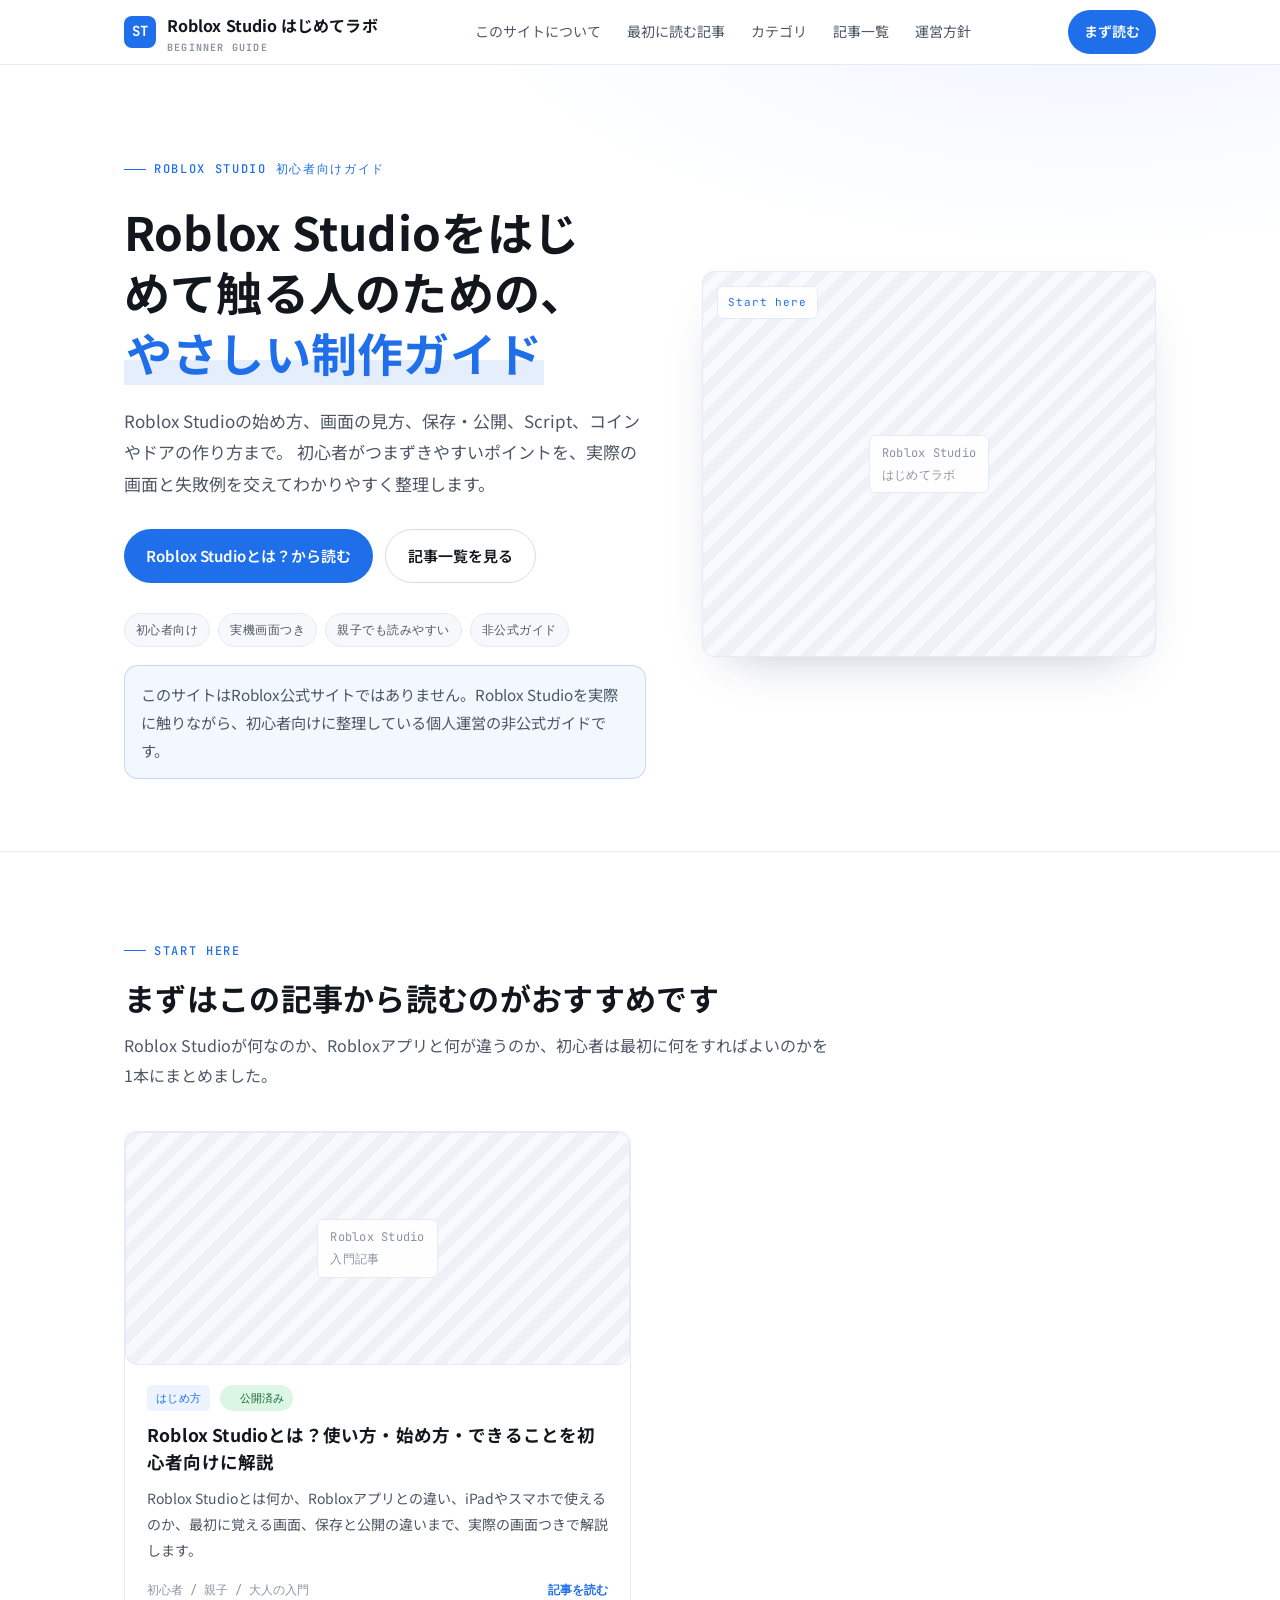
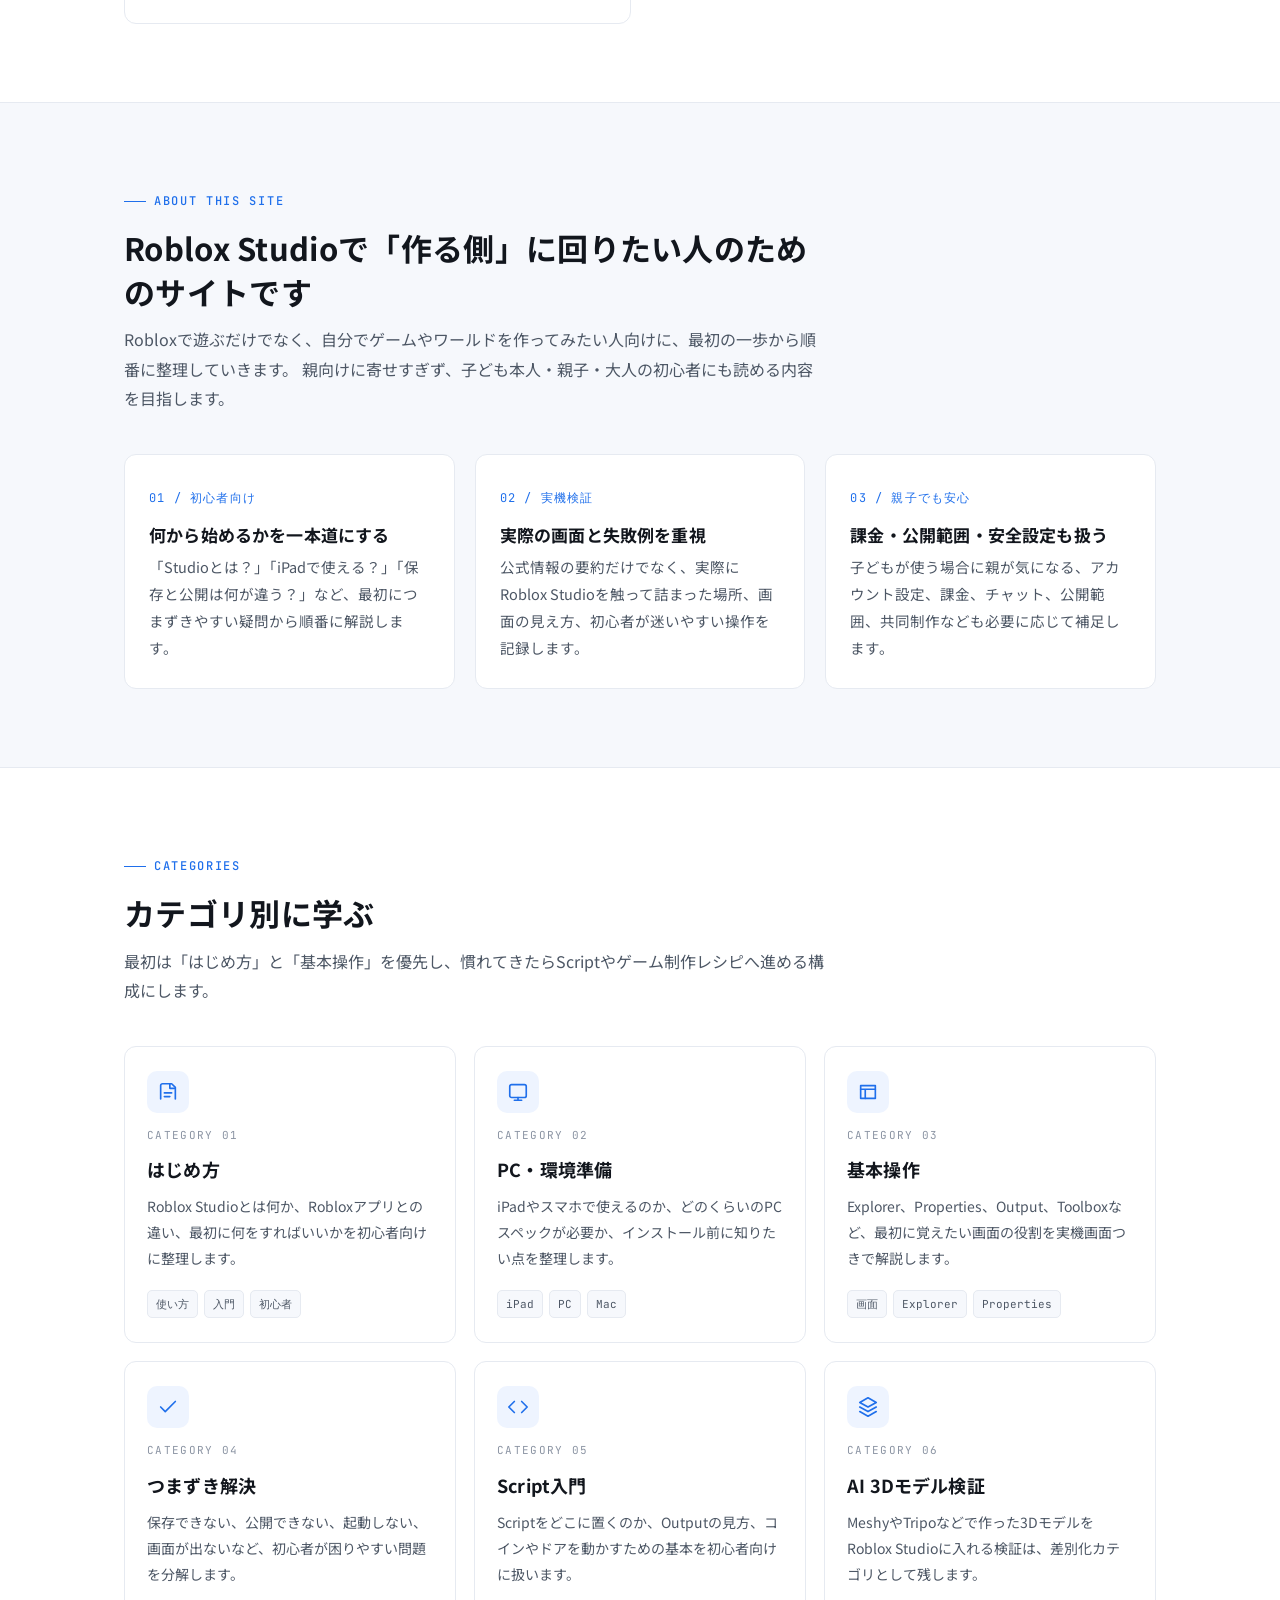
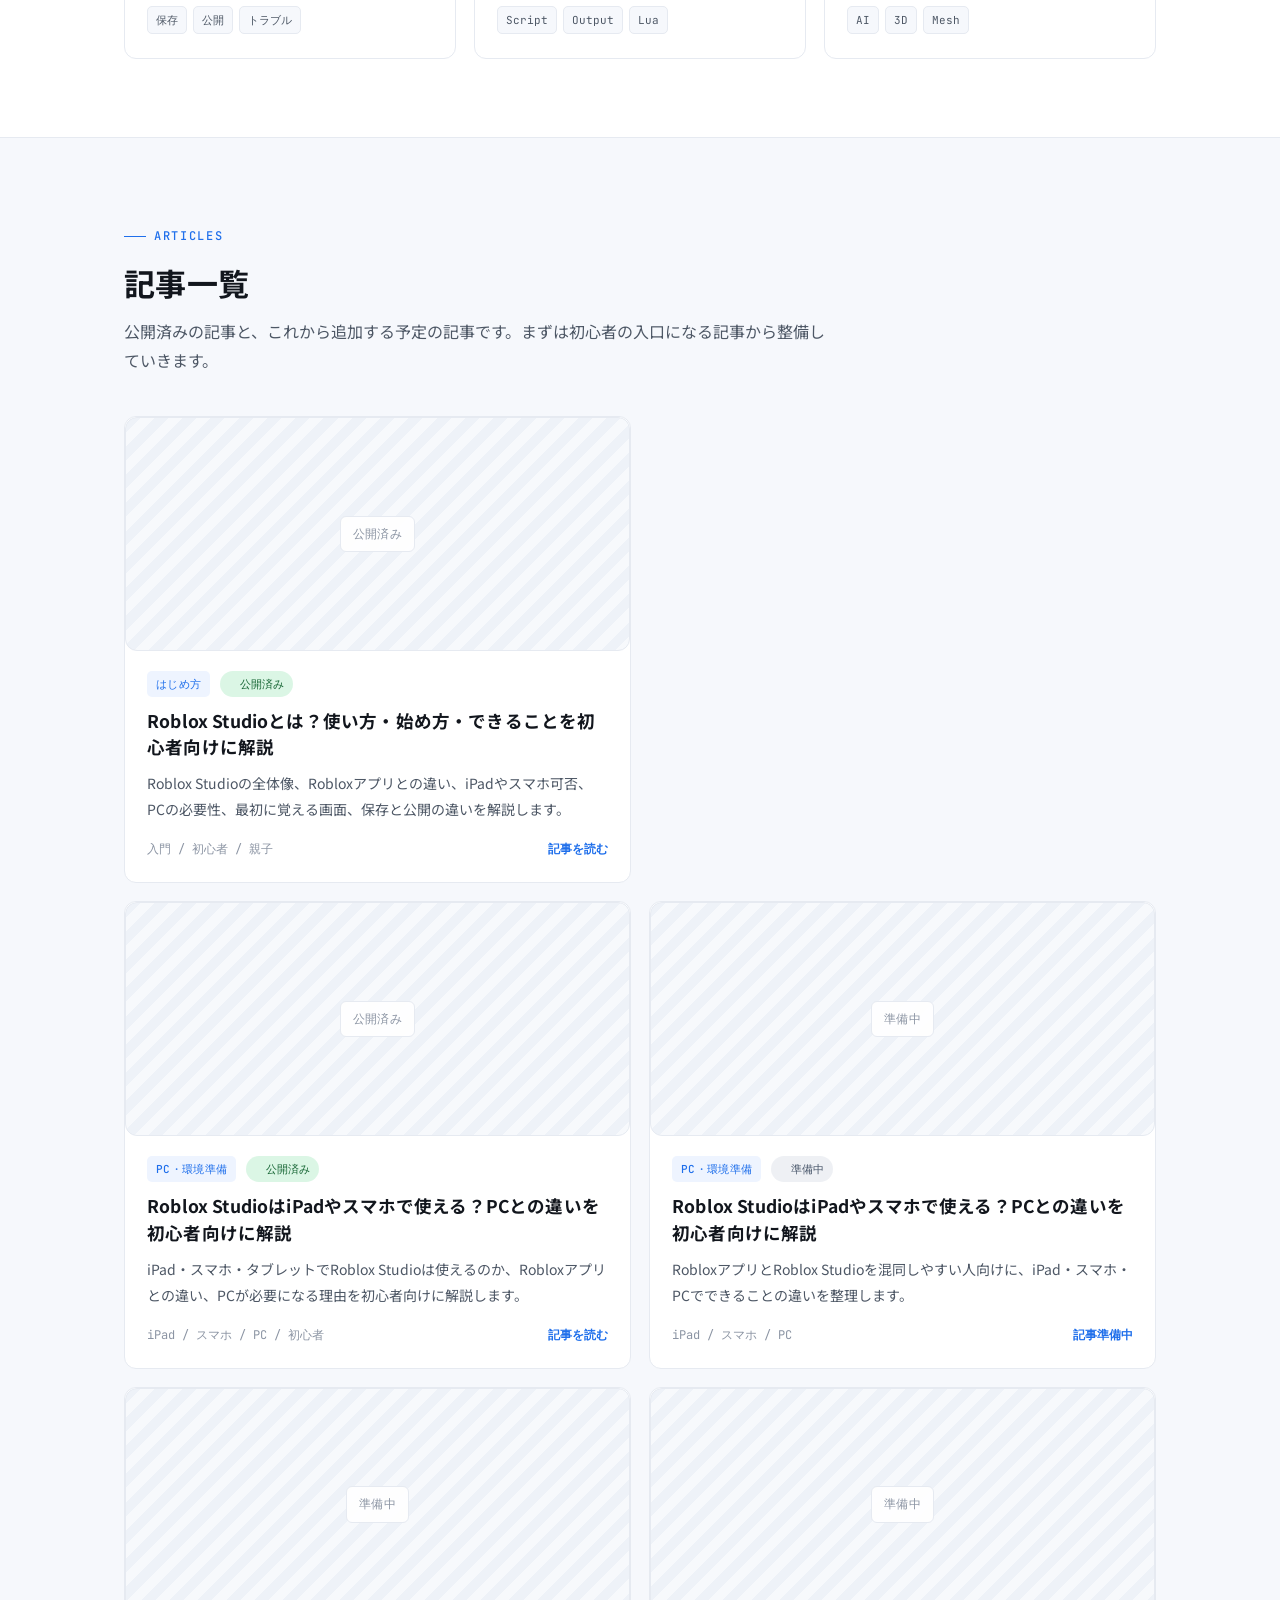
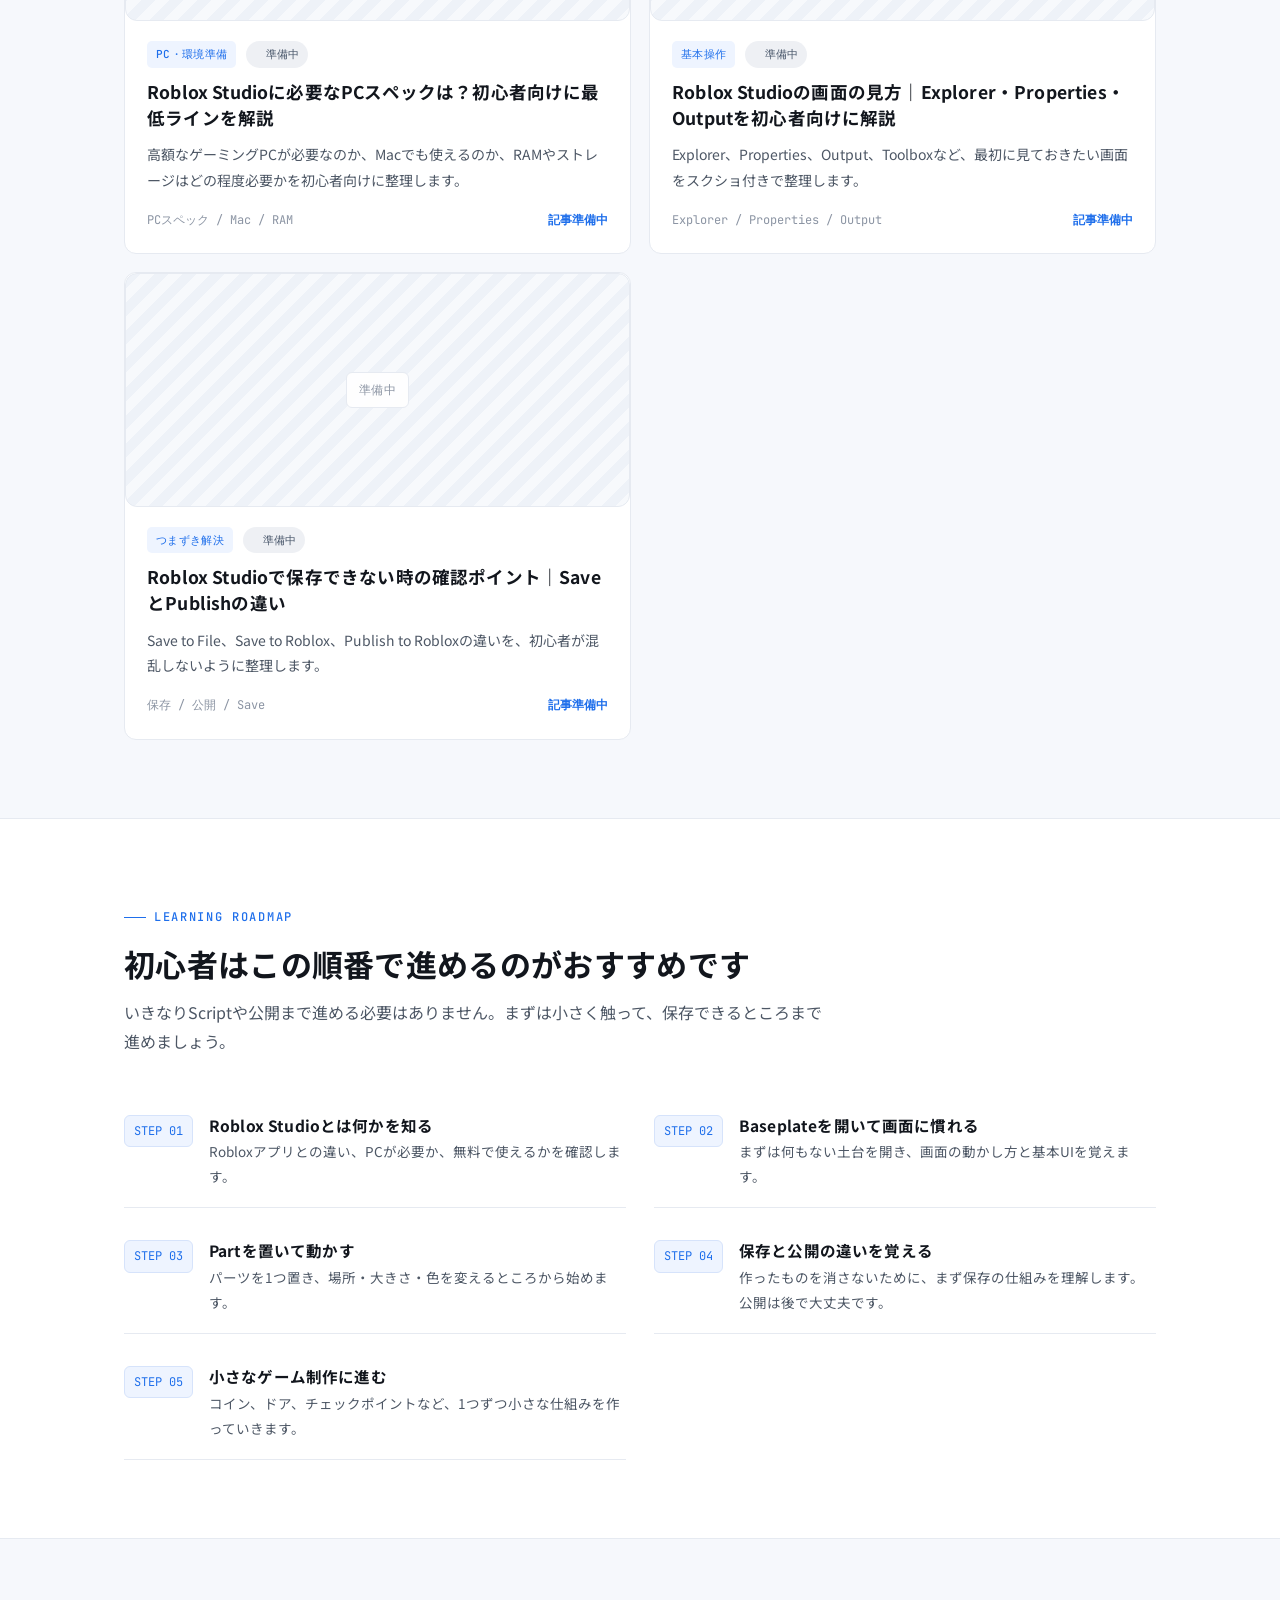
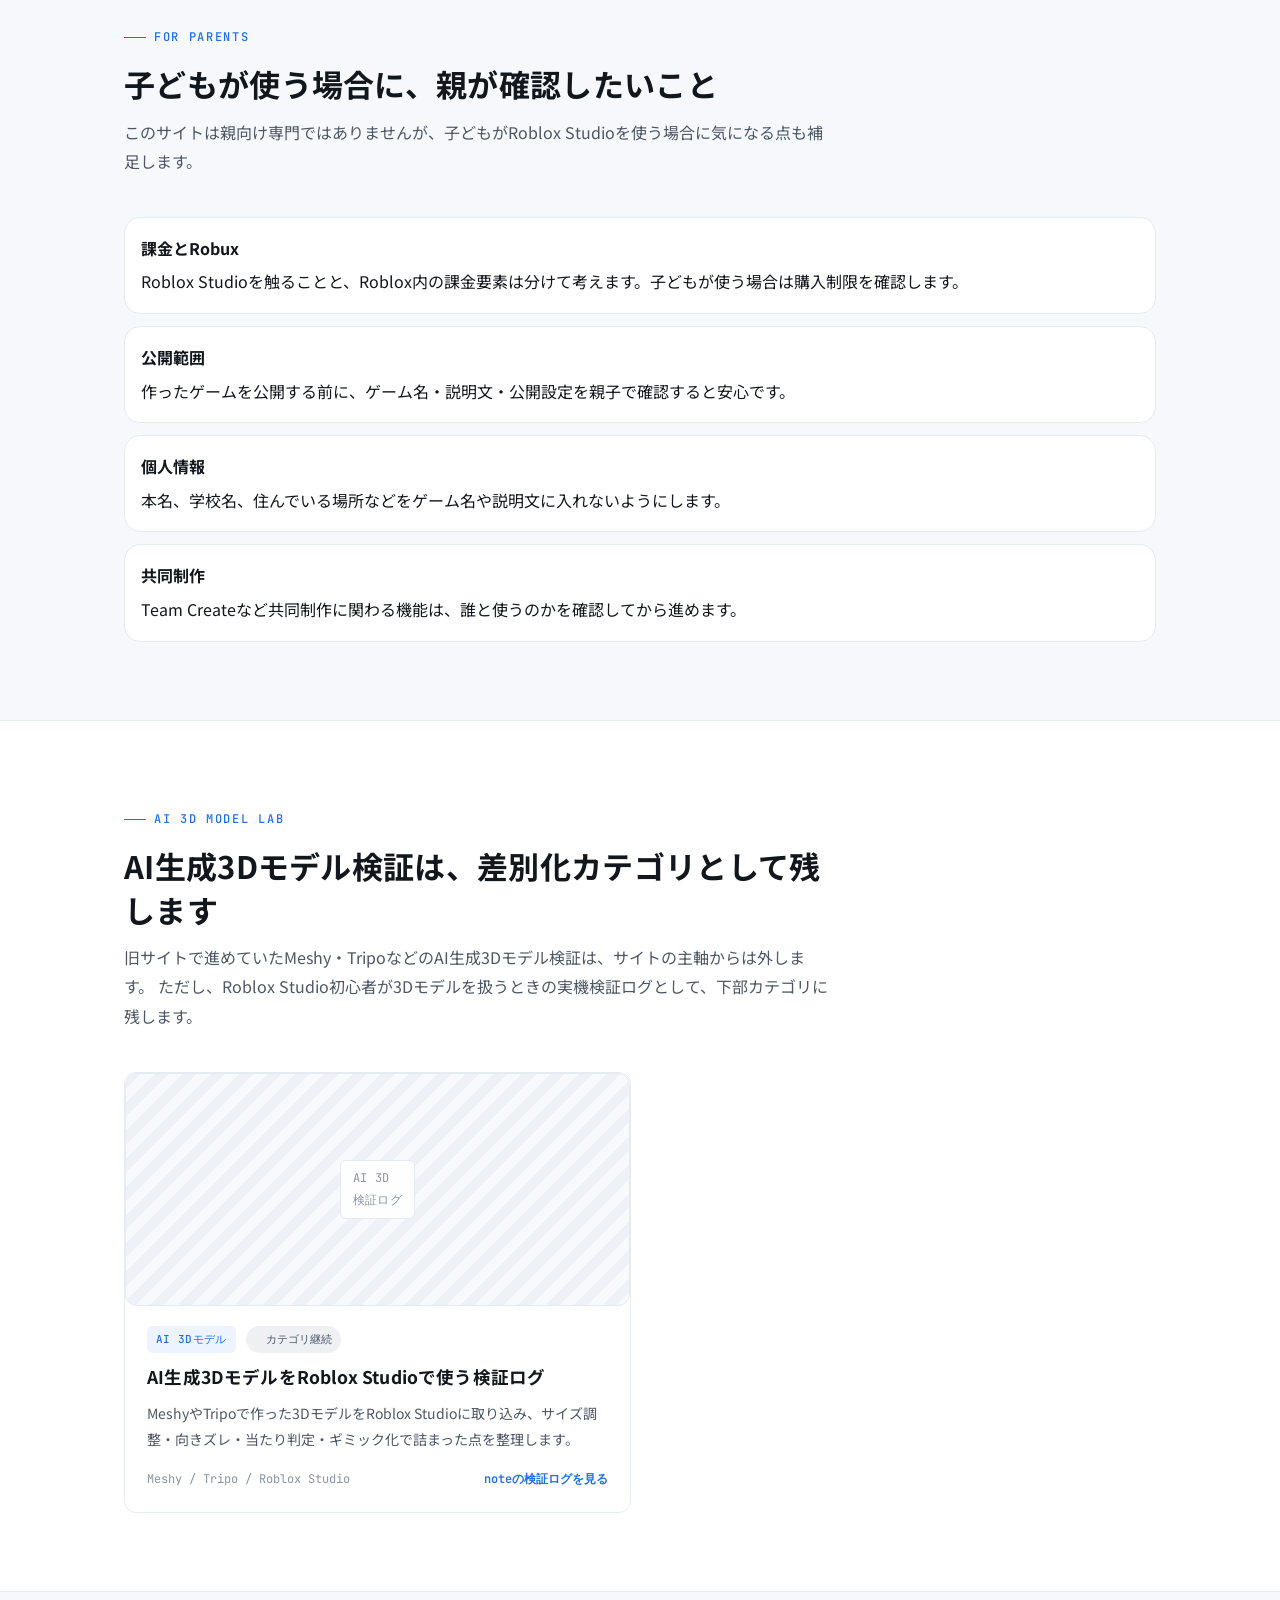
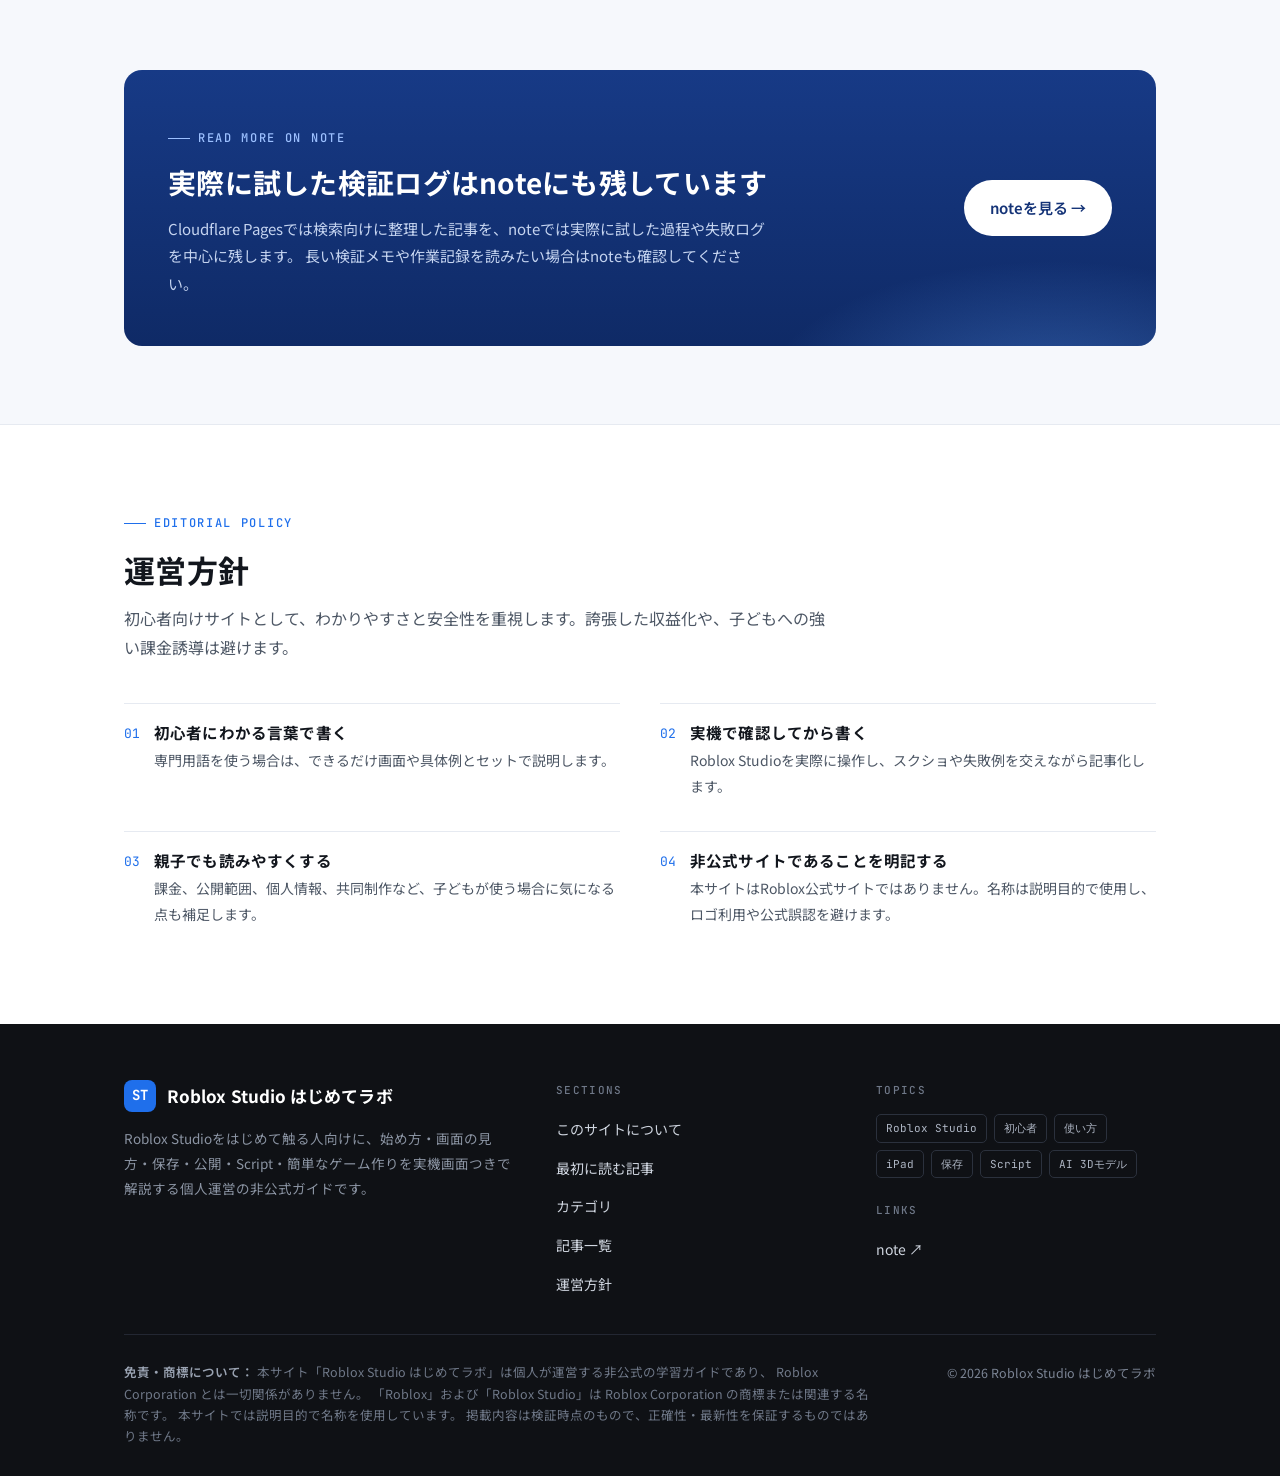
==== commit 2692503b: "Update index.html" ====
--- a/index.html
+++ b/index.html
@@ -144,7 +144,7 @@
   },
   "potentialAction": {
     "@type": "ReadAction",
-    "target": "https://roblox-ai-model-lab.pages.dev/articles/what-is-roblox-studio.html"
+    "target": "https://roblox-ai-model-lab.pages.dev/articles/what-is-roblox-studio"
   }
 }
 </script>
@@ -169,10 +169,10 @@
       <a href="#categories">カテゴリ</a>
       <a href="#articles">記事一覧</a>
       <a href="#policy">運営方針</a>
-      <a class="btn btn-primary" href="/articles/what-is-roblox-studio.html">まず読む</a>
+      <a class="btn btn-primary" href="/articles/what-is-roblox-studio">まず読む</a>
     </nav>
 
-    <a class="btn btn-primary header-cta" href="/articles/what-is-roblox-studio.html">まず読む</a>
+    <a class="btn btn-primary header-cta" href="/articles/what-is-roblox-studio">まず読む</a>
 
     <button class="nav-toggle" id="navToggle" aria-label="メニューを開閉" aria-expanded="false">
       <svg viewBox="0 0 24 24" fill="none" stroke="currentColor" stroke-width="2" stroke-linecap="round">
@@ -196,7 +196,7 @@
       </p>
 
       <div class="hero-cta">
-        <a class="btn btn-primary" href="/articles/what-is-roblox-studio.html">Roblox Studioとは？から読む</a>
+        <a class="btn btn-primary" href="/articles/what-is-roblox-studio">Roblox Studioとは？から読む</a>
         <a class="btn btn-ghost" href="#articles">記事一覧を見る</a>
       </div>
 
@@ -414,7 +414,7 @@
             <span class="status live">公開済み</span>
           </div>
           <h3>
-            <a href="/articles/what-is-roblox-studio.html">
+            <a href="/articles/what-is-roblox-studio">
               Roblox Studioとは？使い方・始め方・できることを初心者向けに解説
             </a>
           </h3>
@@ -423,11 +423,35 @@
           </p>
           <div class="log-foot">
             <span>入門 / 初心者 / 親子</span>
-            <a class="more" href="/articles/what-is-roblox-studio.html">記事を読む</a>
+            <a class="more" href="/articles/what-is-roblox-studio">記事を読む</a>
           </div>
         </div>
       </article>
 
+　　　<article class="log-card">
+  <div class="log-thumb ph">
+    <span class="ph-tag">公開済み</span>
+  </div>
+  <div class="log-body">
+    <div class="log-meta">
+      <span class="tag tag-cat">PC・環境準備</span>
+      <span class="status live">公開済み</span>
+    </div>
+    <h3>
+      <a href="/articles/roblox-studio-ipad-smartphone">
+        Roblox StudioはiPadやスマホで使える？PCとの違いを初心者向けに解説
+      </a>
+    </h3>
+    <p class="excerpt">
+      iPad・スマホ・タブレットでRoblox Studioは使えるのか、Robloxアプリとの違い、PCが必要になる理由を初心者向けに解説します。
+    </p>
+    <div class="log-foot">
+      <span>iPad / スマホ / PC / 初心者</span>
+      <a class="more" href="/articles/roblox-studio-ipad-smartphone">記事を読む</a>
+    </div>
+  </div>
+</article>
+      
       <article class="log-card">
         <div class="log-thumb ph">
           <span class="ph-tag">準備中</span>
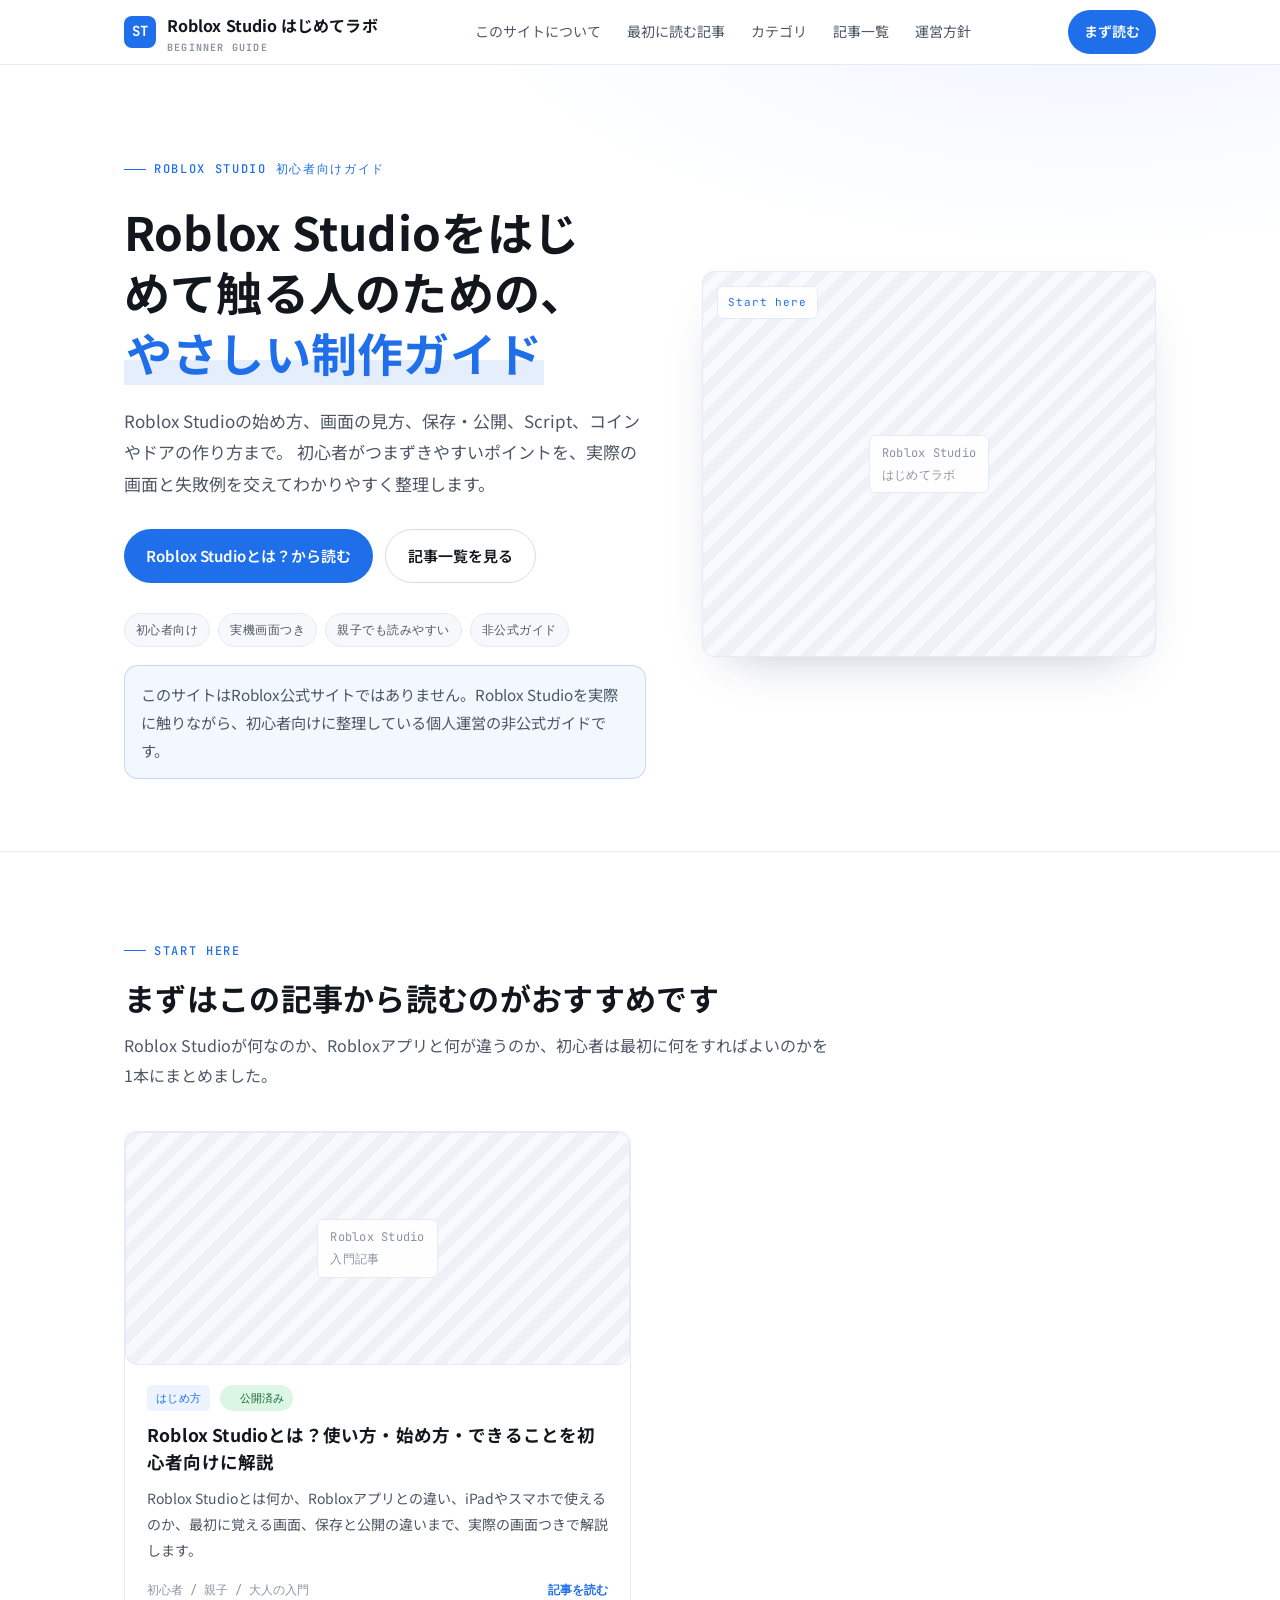
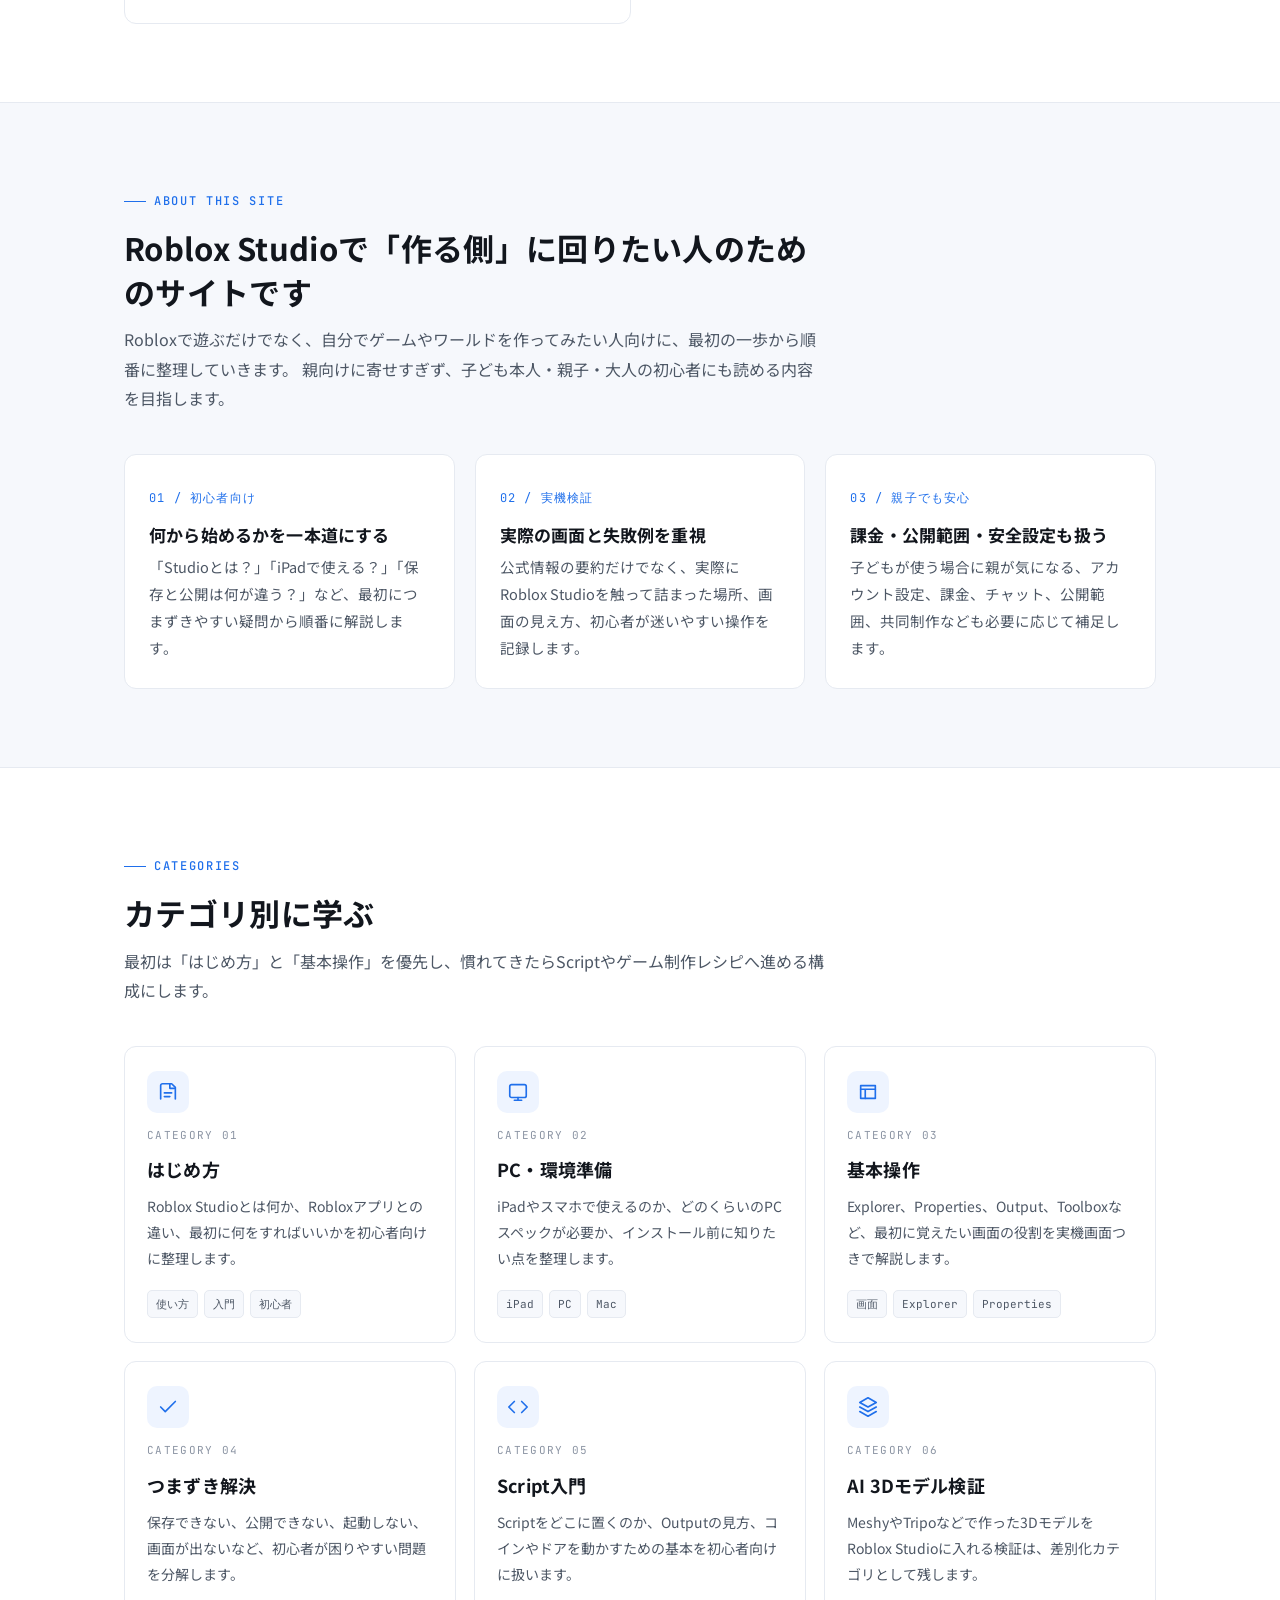
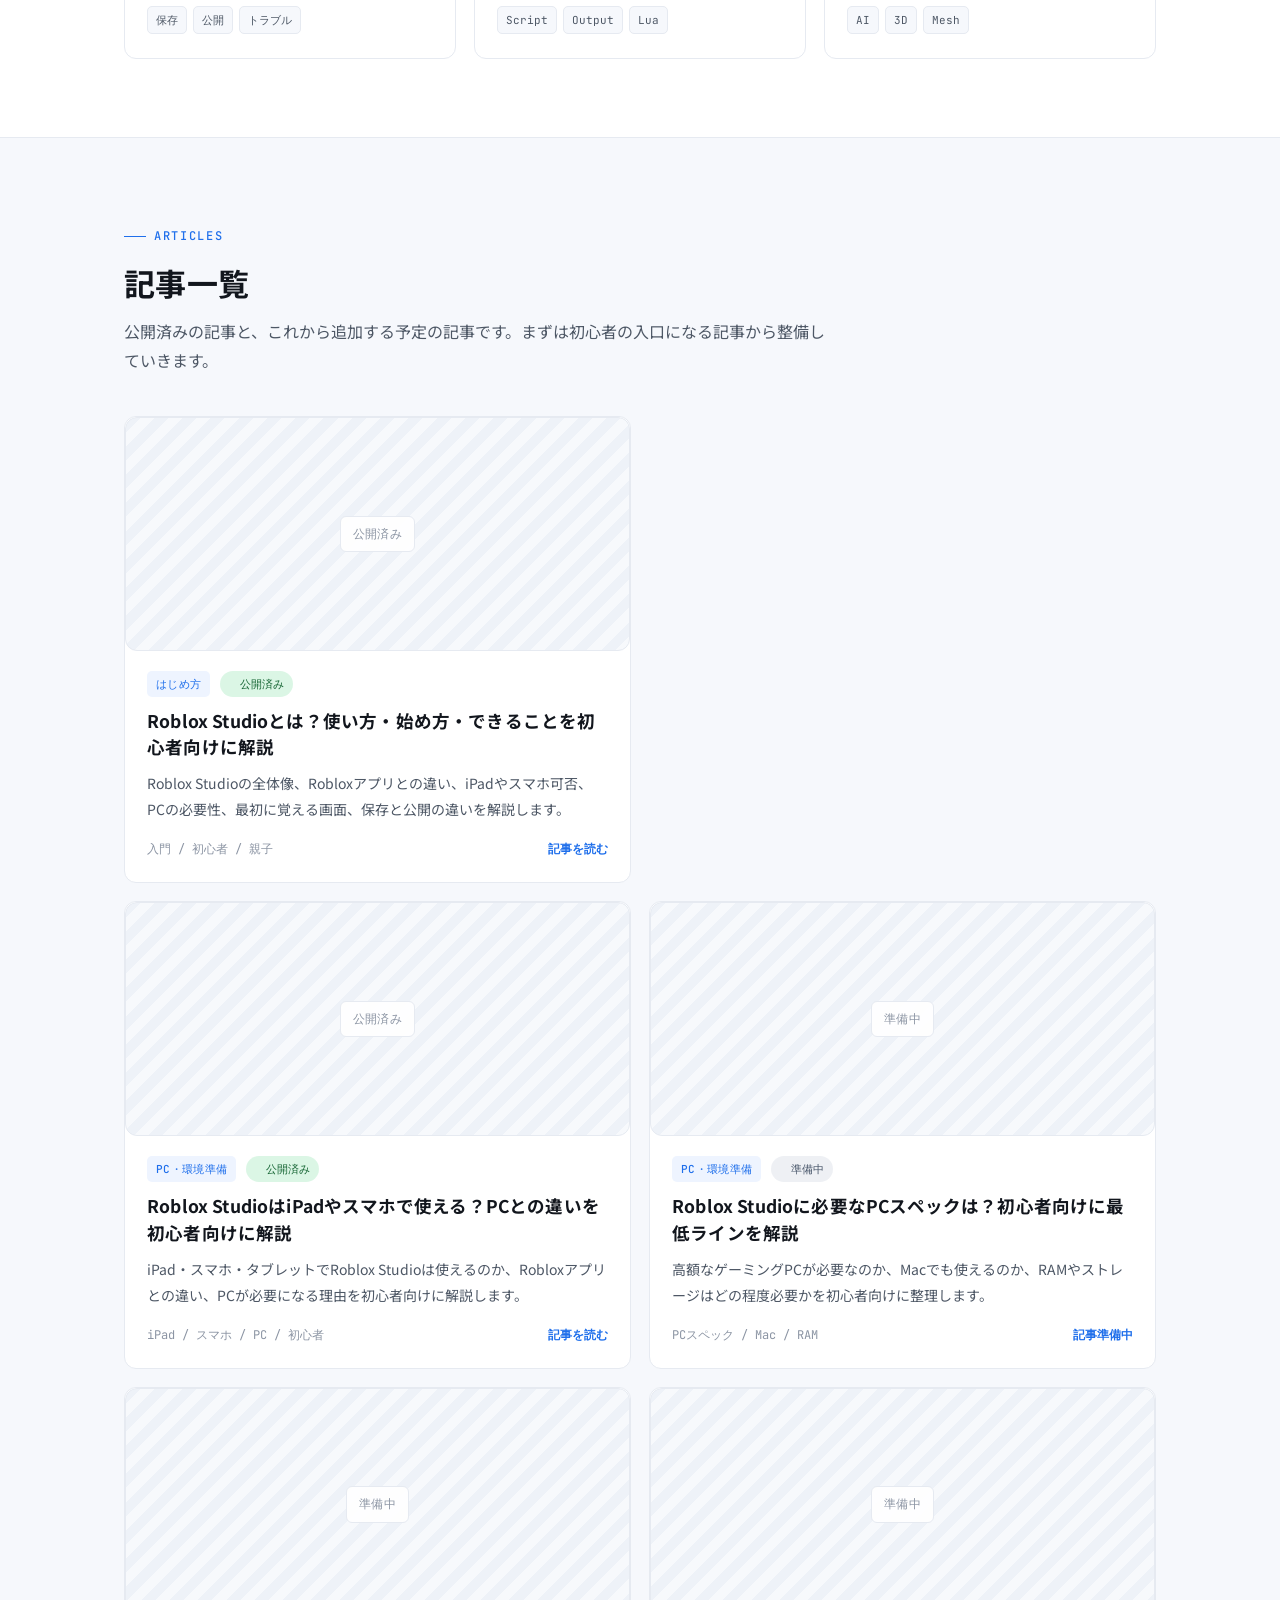
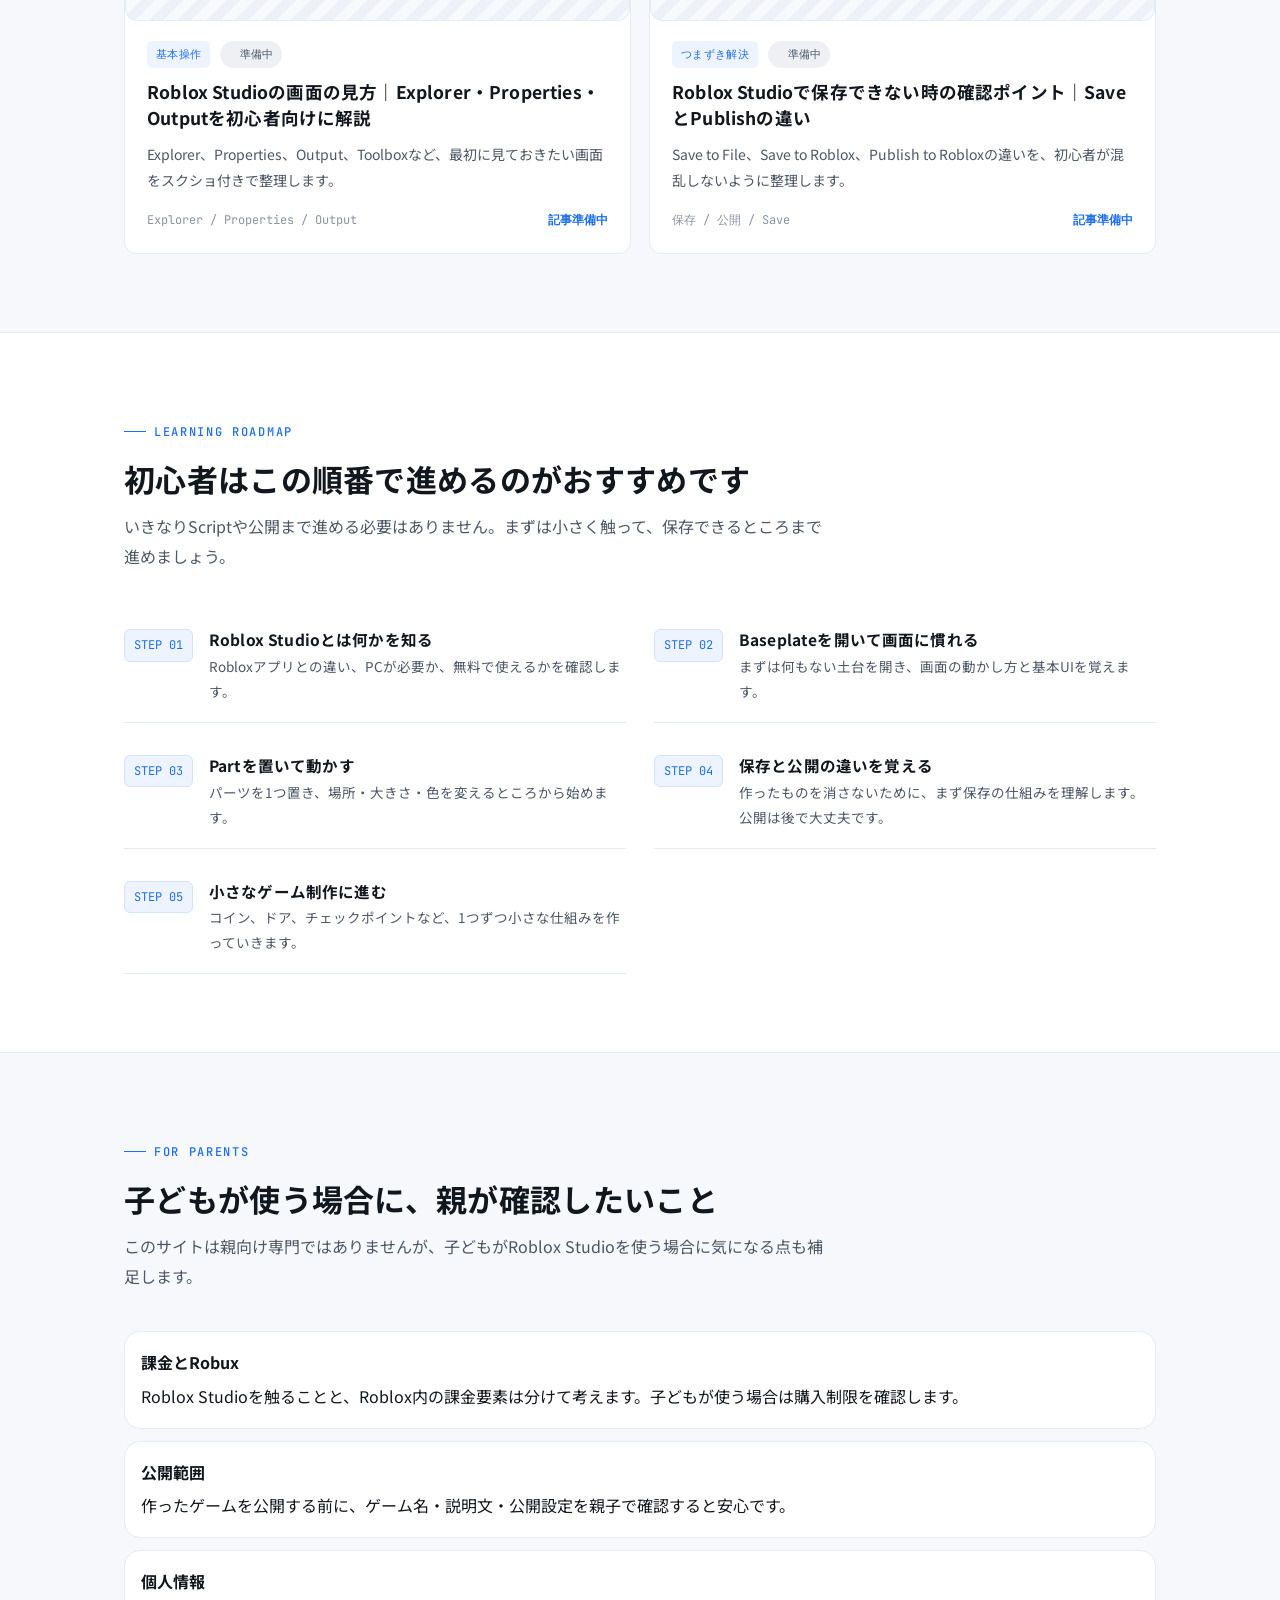
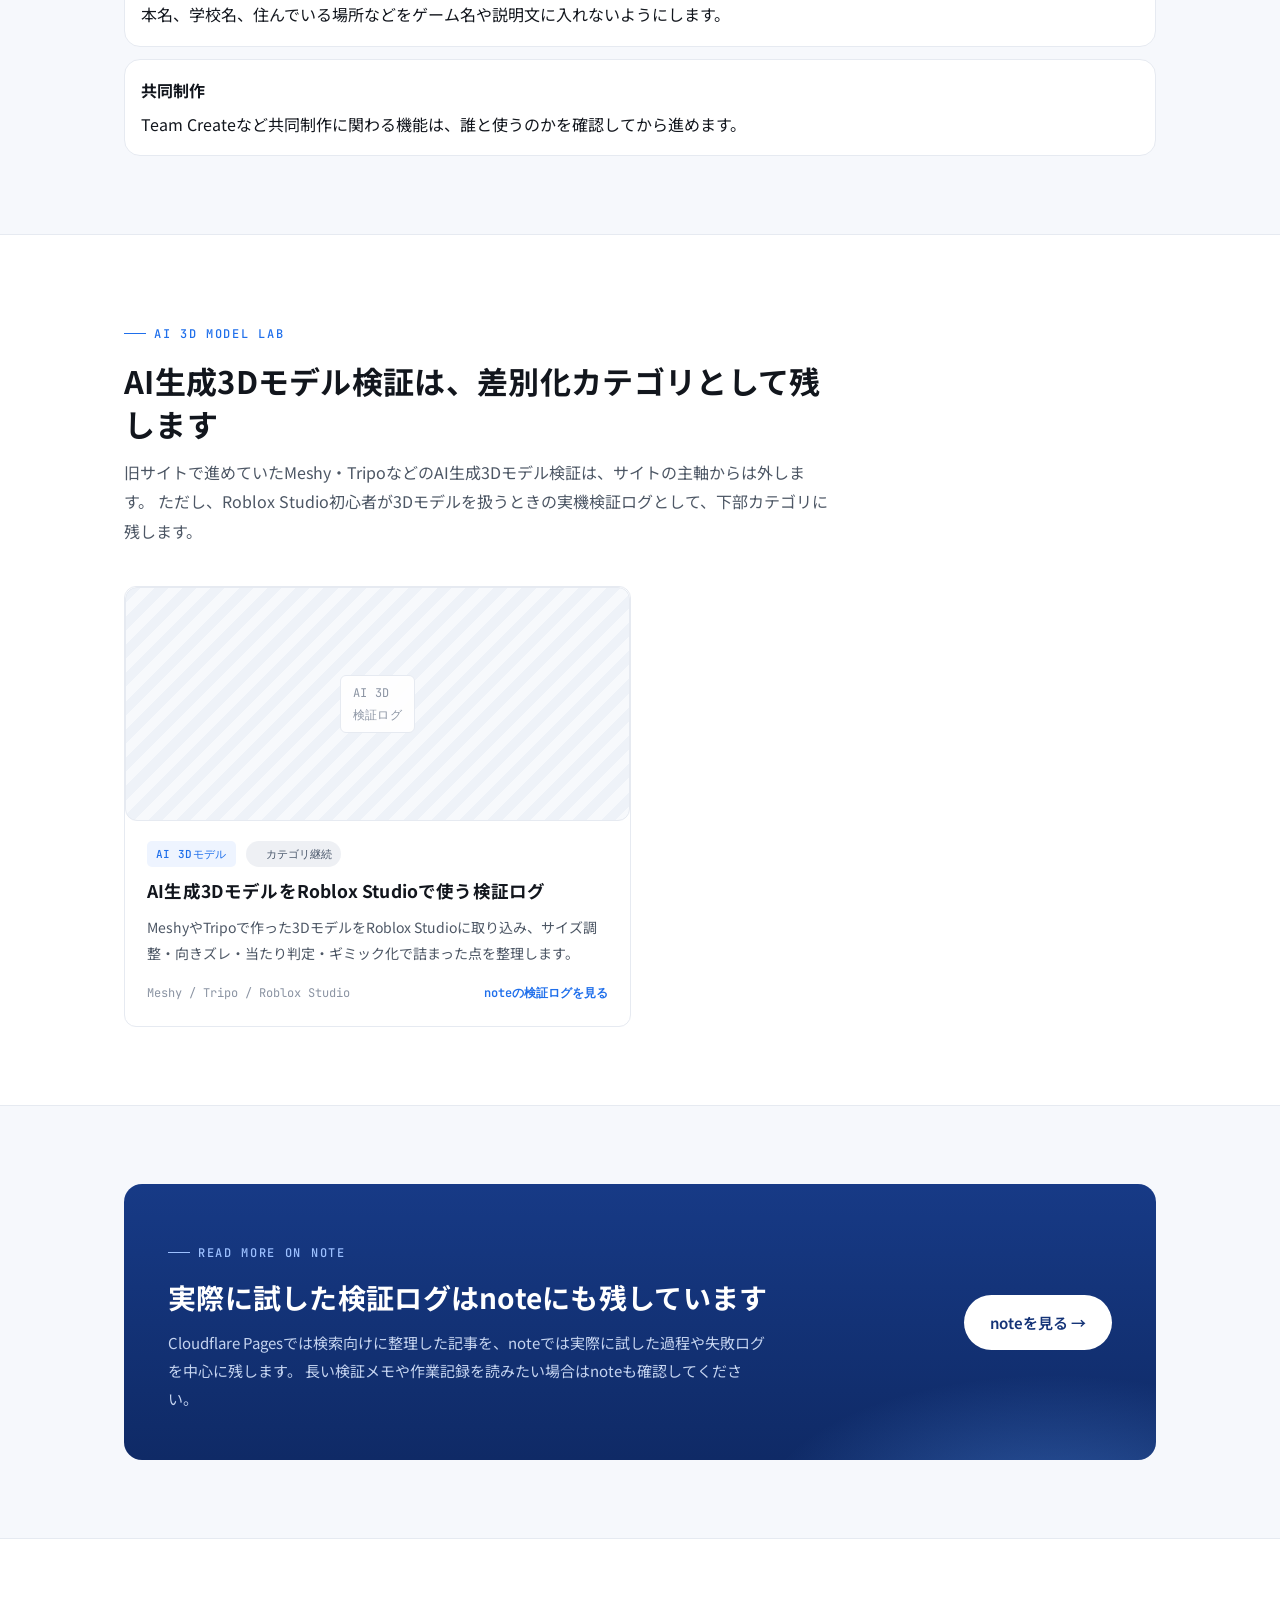
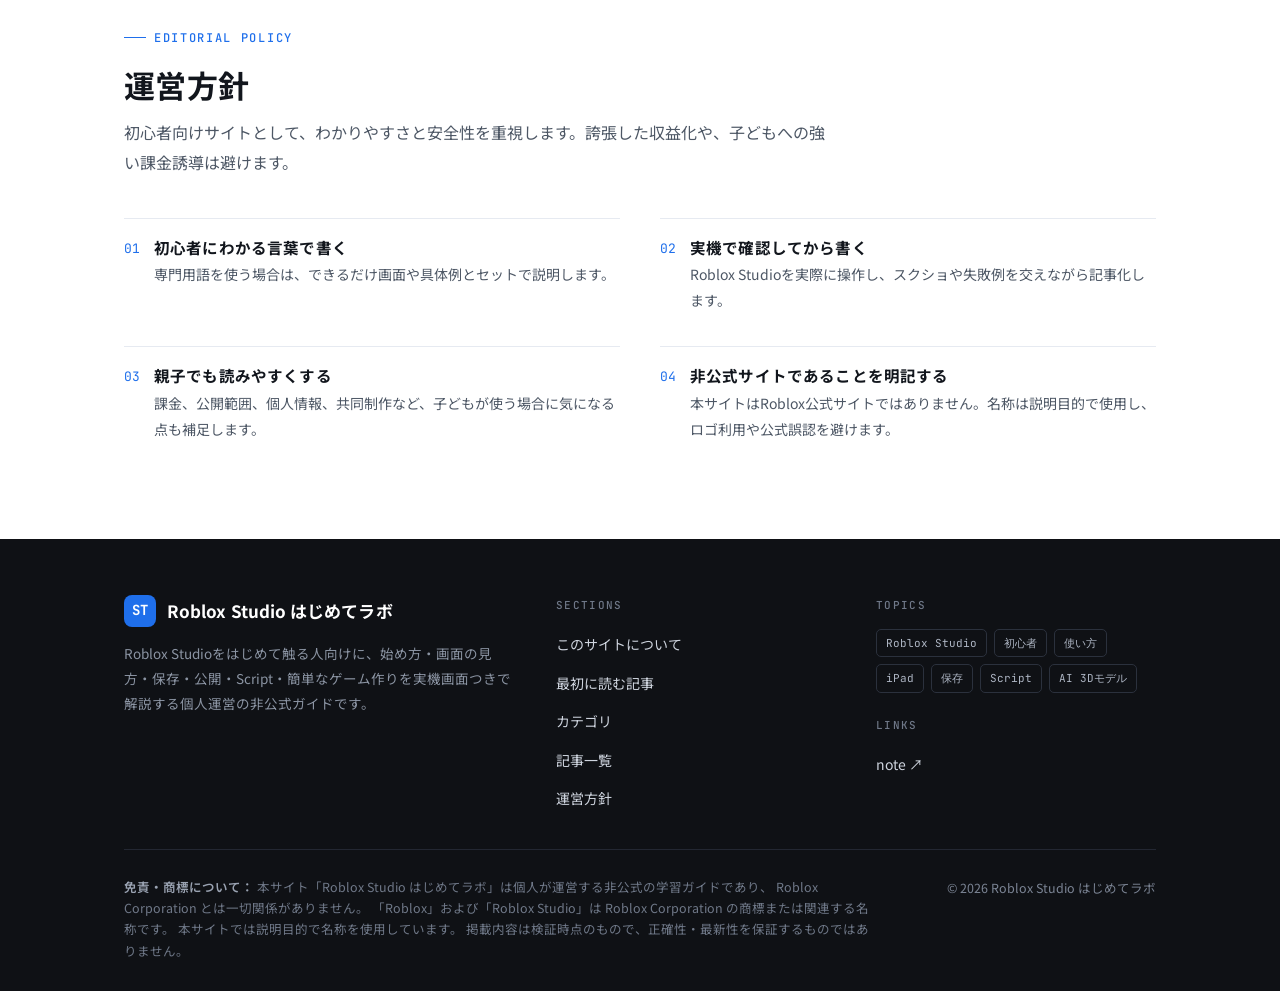
==== commit 945c6cd1: "Update index.html" ====
--- a/index.html
+++ b/index.html
@@ -451,26 +451,6 @@
     </div>
   </div>
 </article>
-      
-      <article class="log-card">
-        <div class="log-thumb ph">
-          <span class="ph-tag">準備中</span>
-        </div>
-        <div class="log-body">
-          <div class="log-meta">
-            <span class="tag tag-cat">PC・環境準備</span>
-            <span class="status scheduled">準備中</span>
-          </div>
-          <h3>Roblox StudioはiPadやスマホで使える？PCとの違いを初心者向けに解説</h3>
-          <p class="excerpt">
-            RobloxアプリとRoblox Studioを混同しやすい人向けに、iPad・スマホ・PCでできることの違いを整理します。
-          </p>
-          <div class="log-foot">
-            <span>iPad / スマホ / PC</span>
-            <span class="more">記事準備中</span>
-          </div>
-        </div>
-      </article>
 
       <article class="log-card">
         <div class="log-thumb ph">
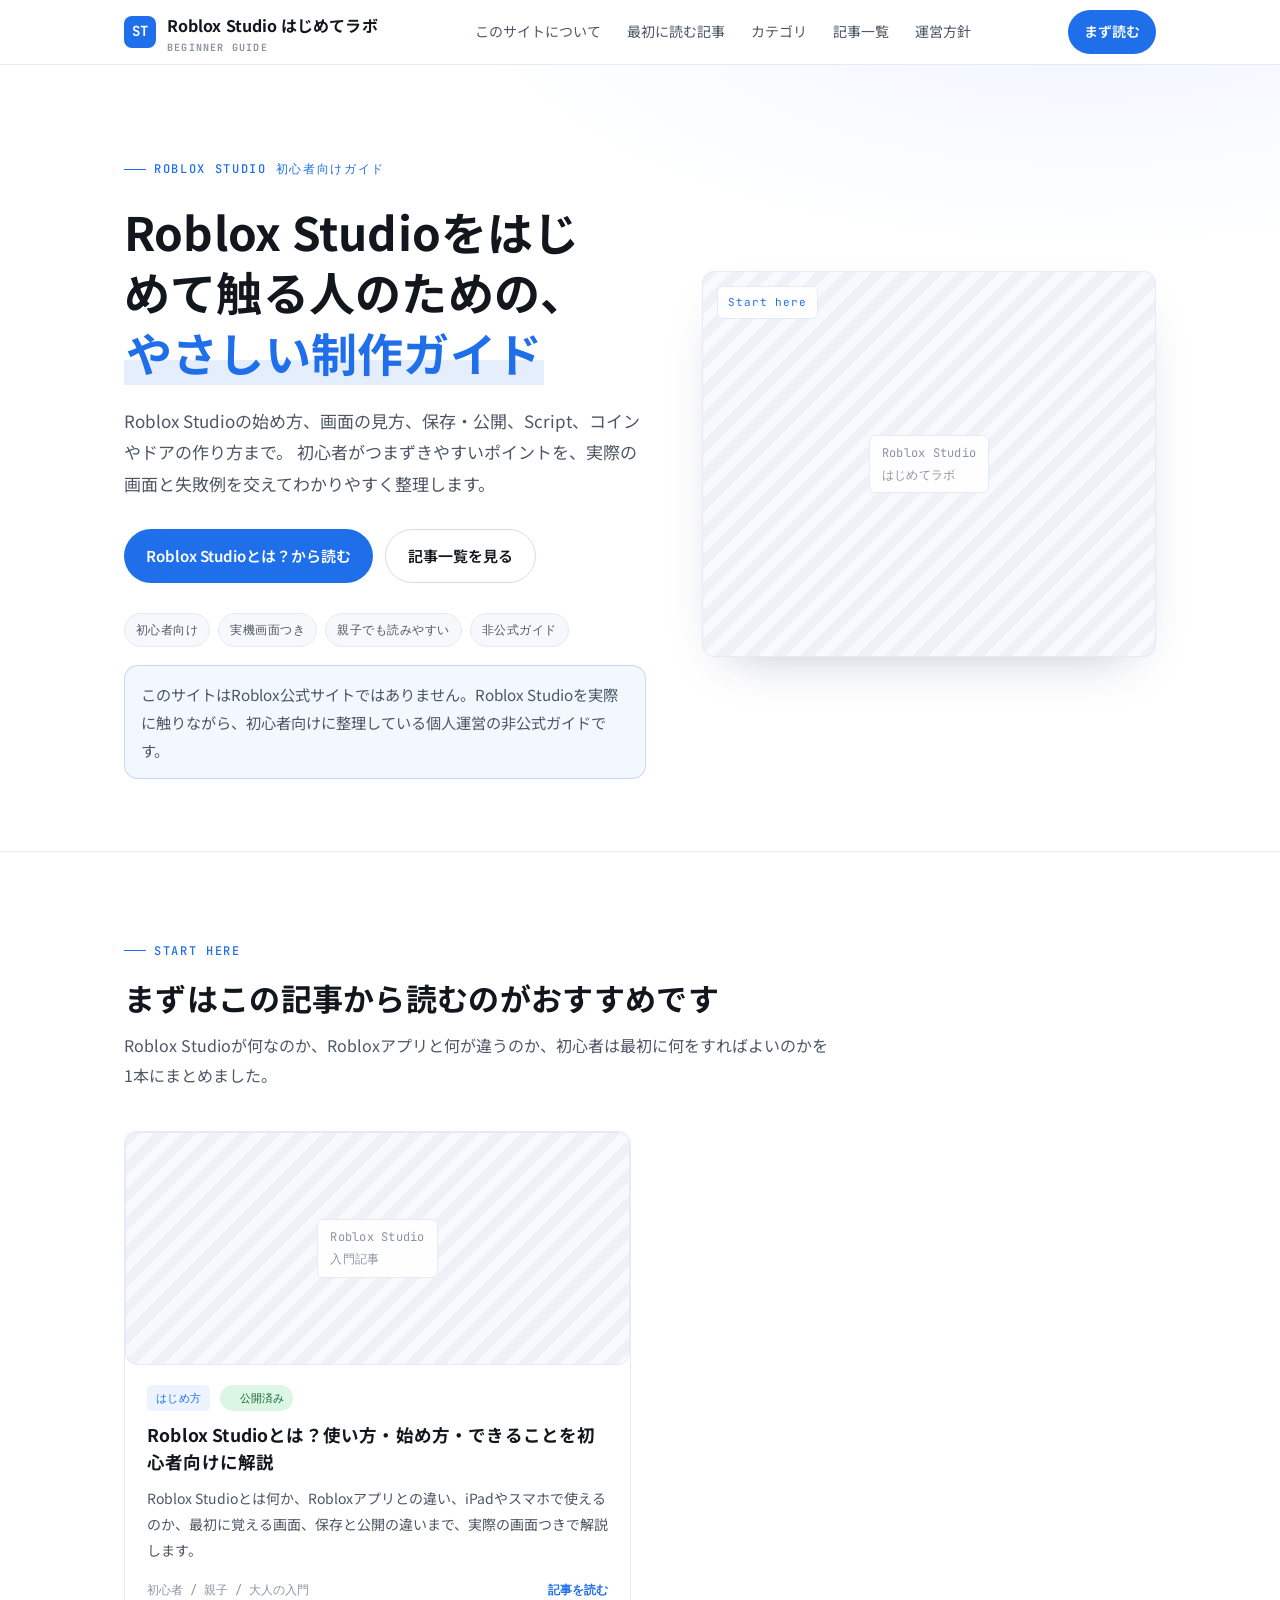
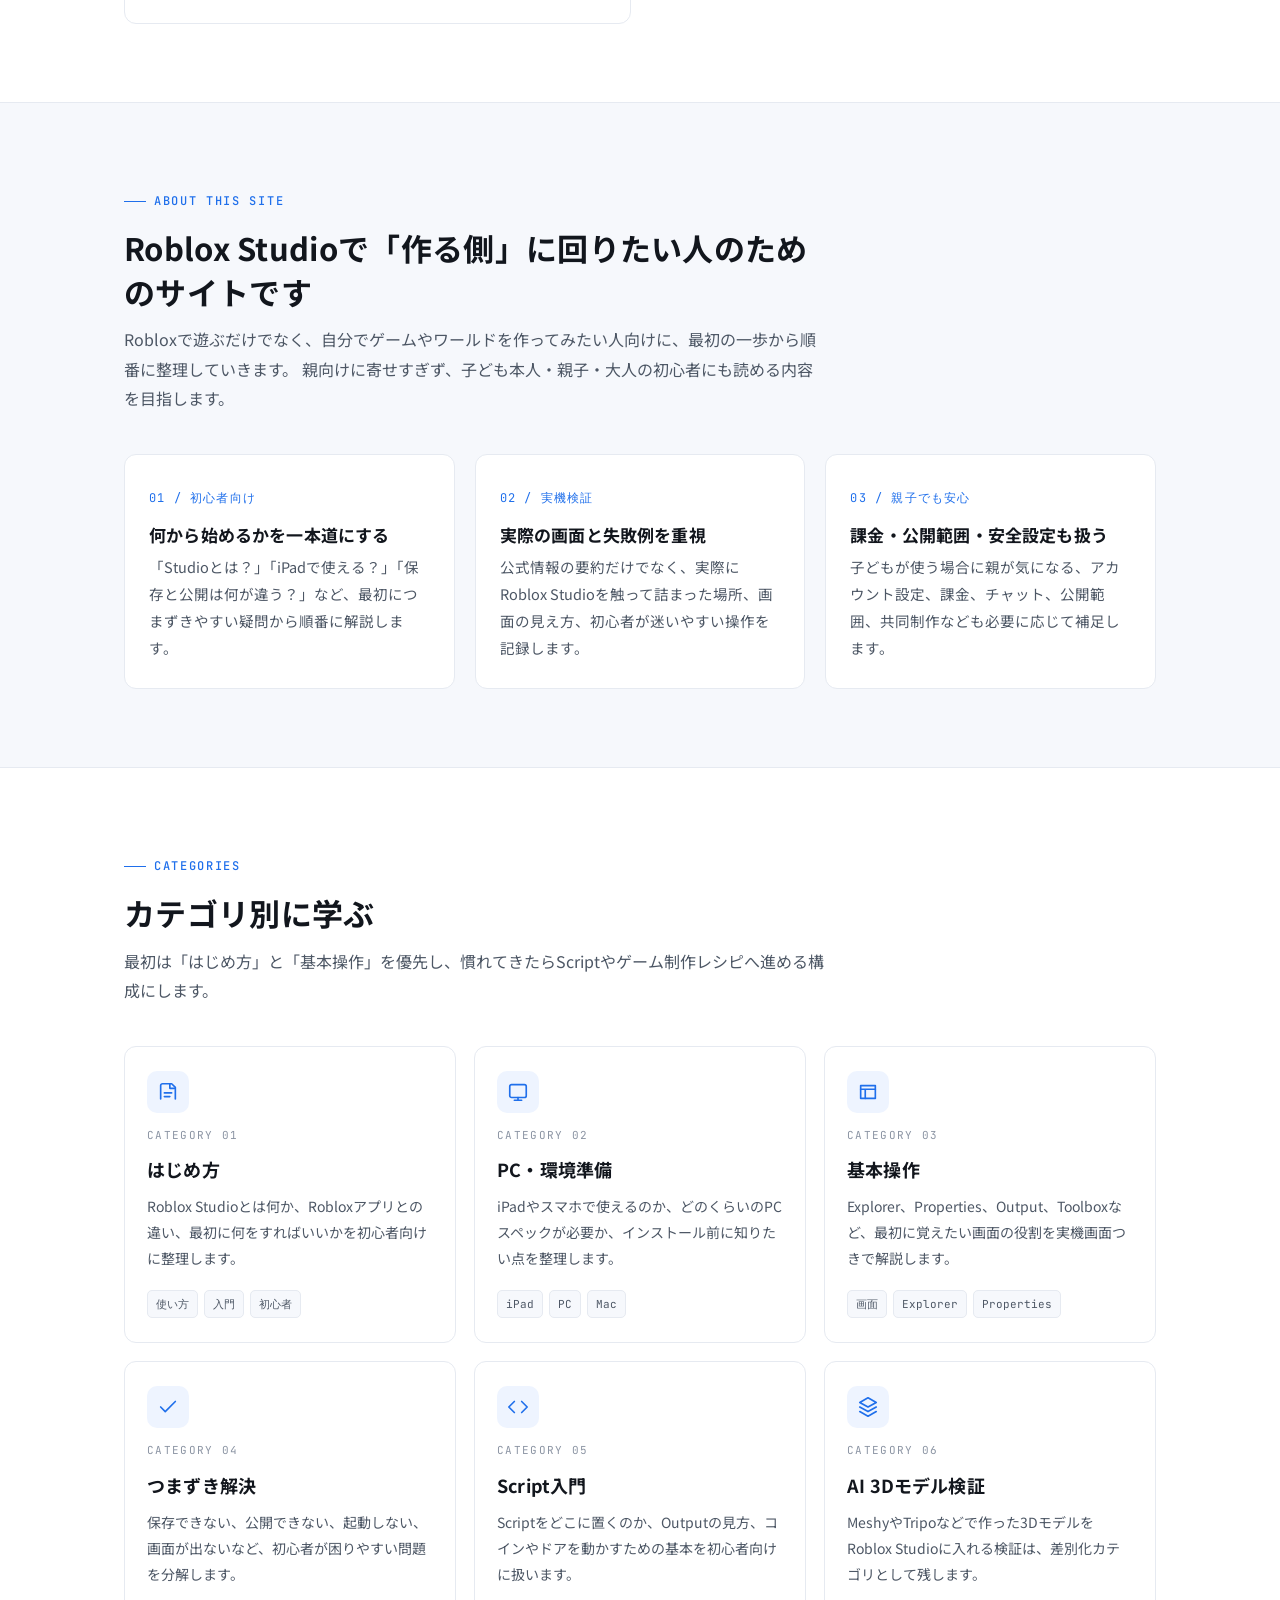
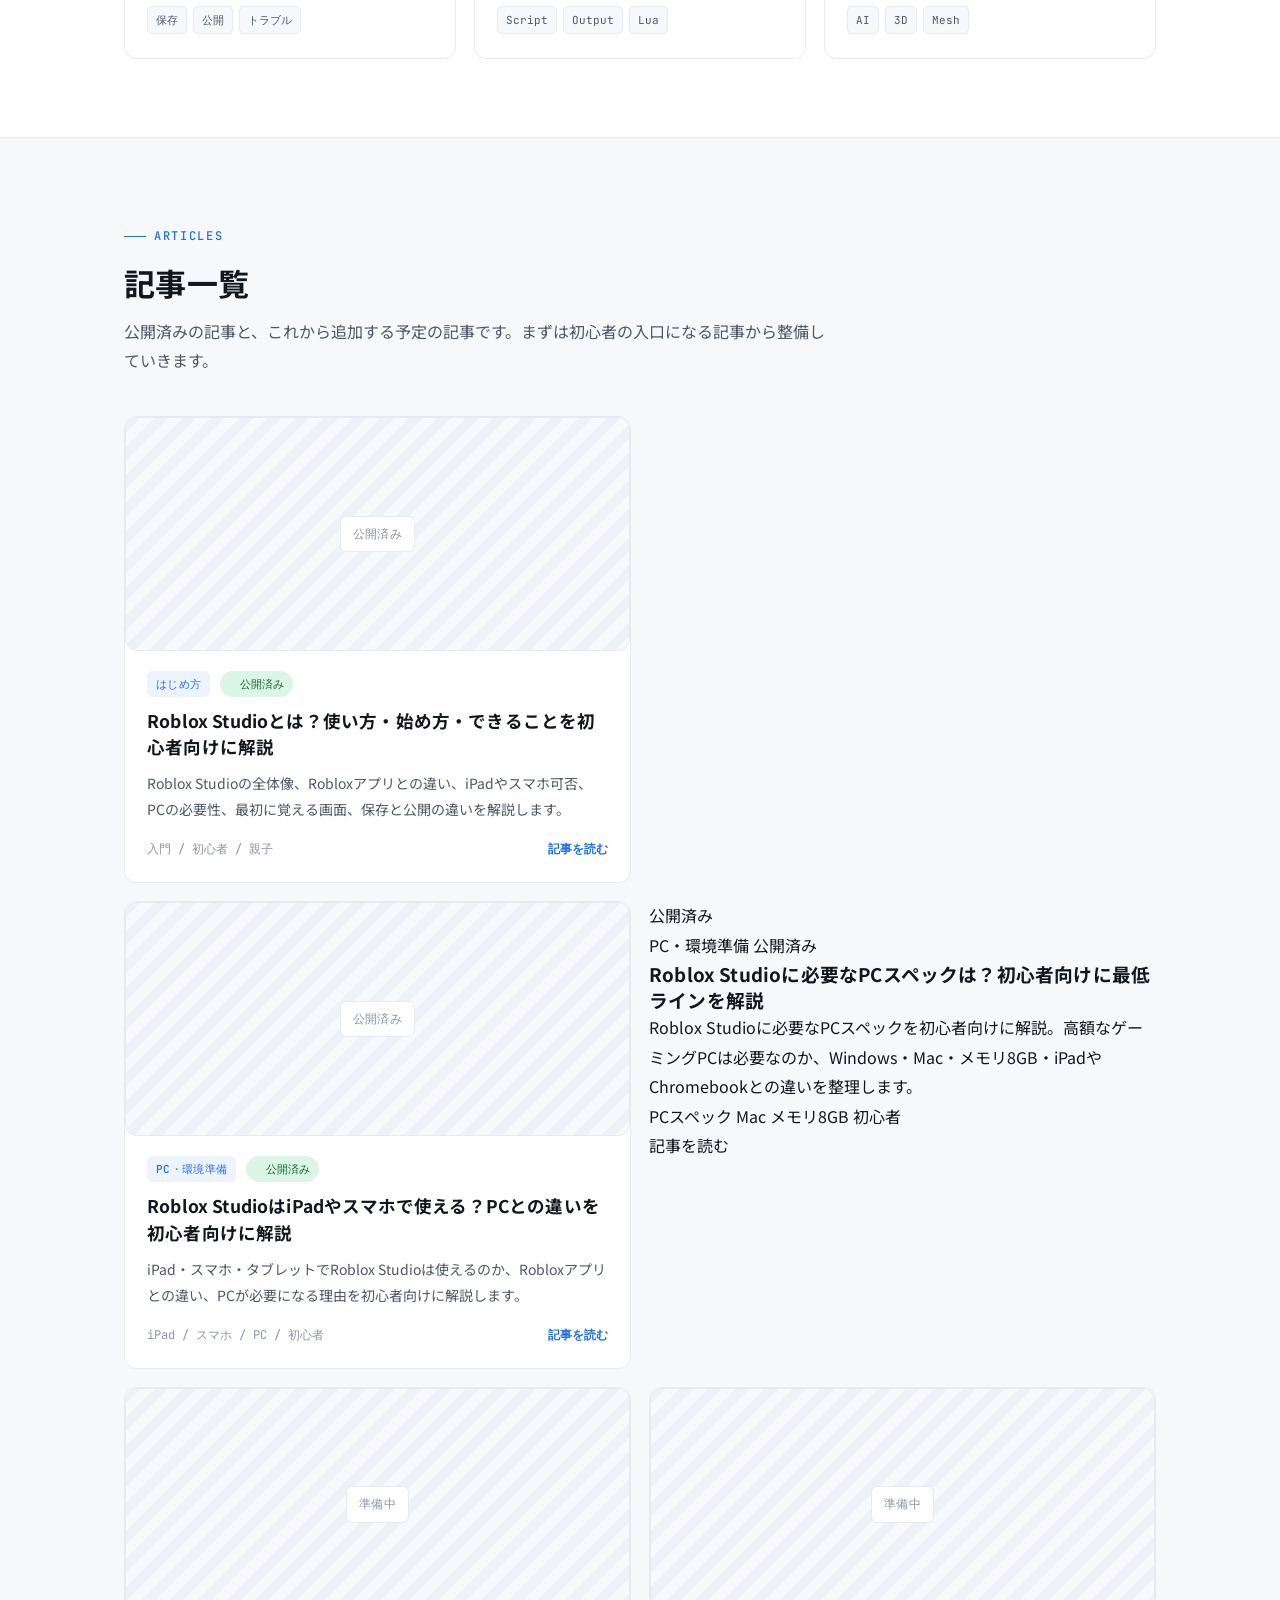
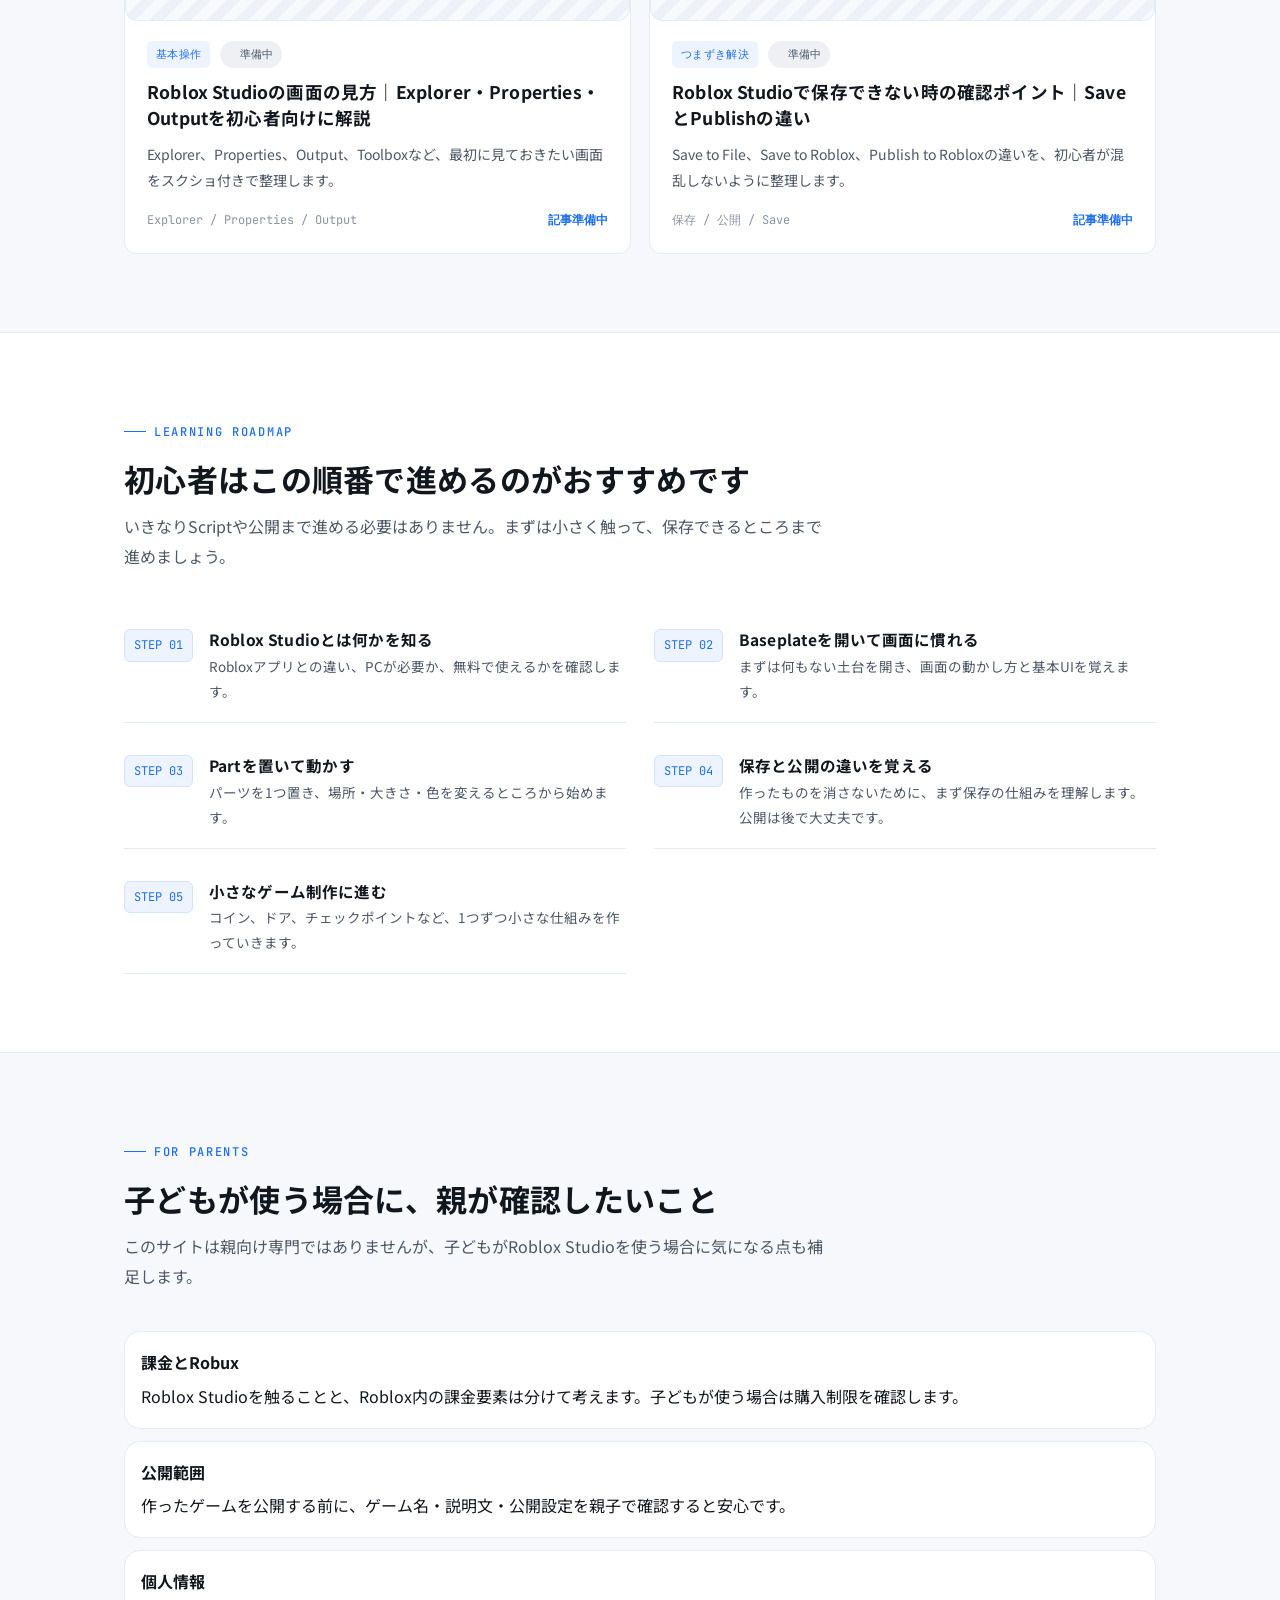
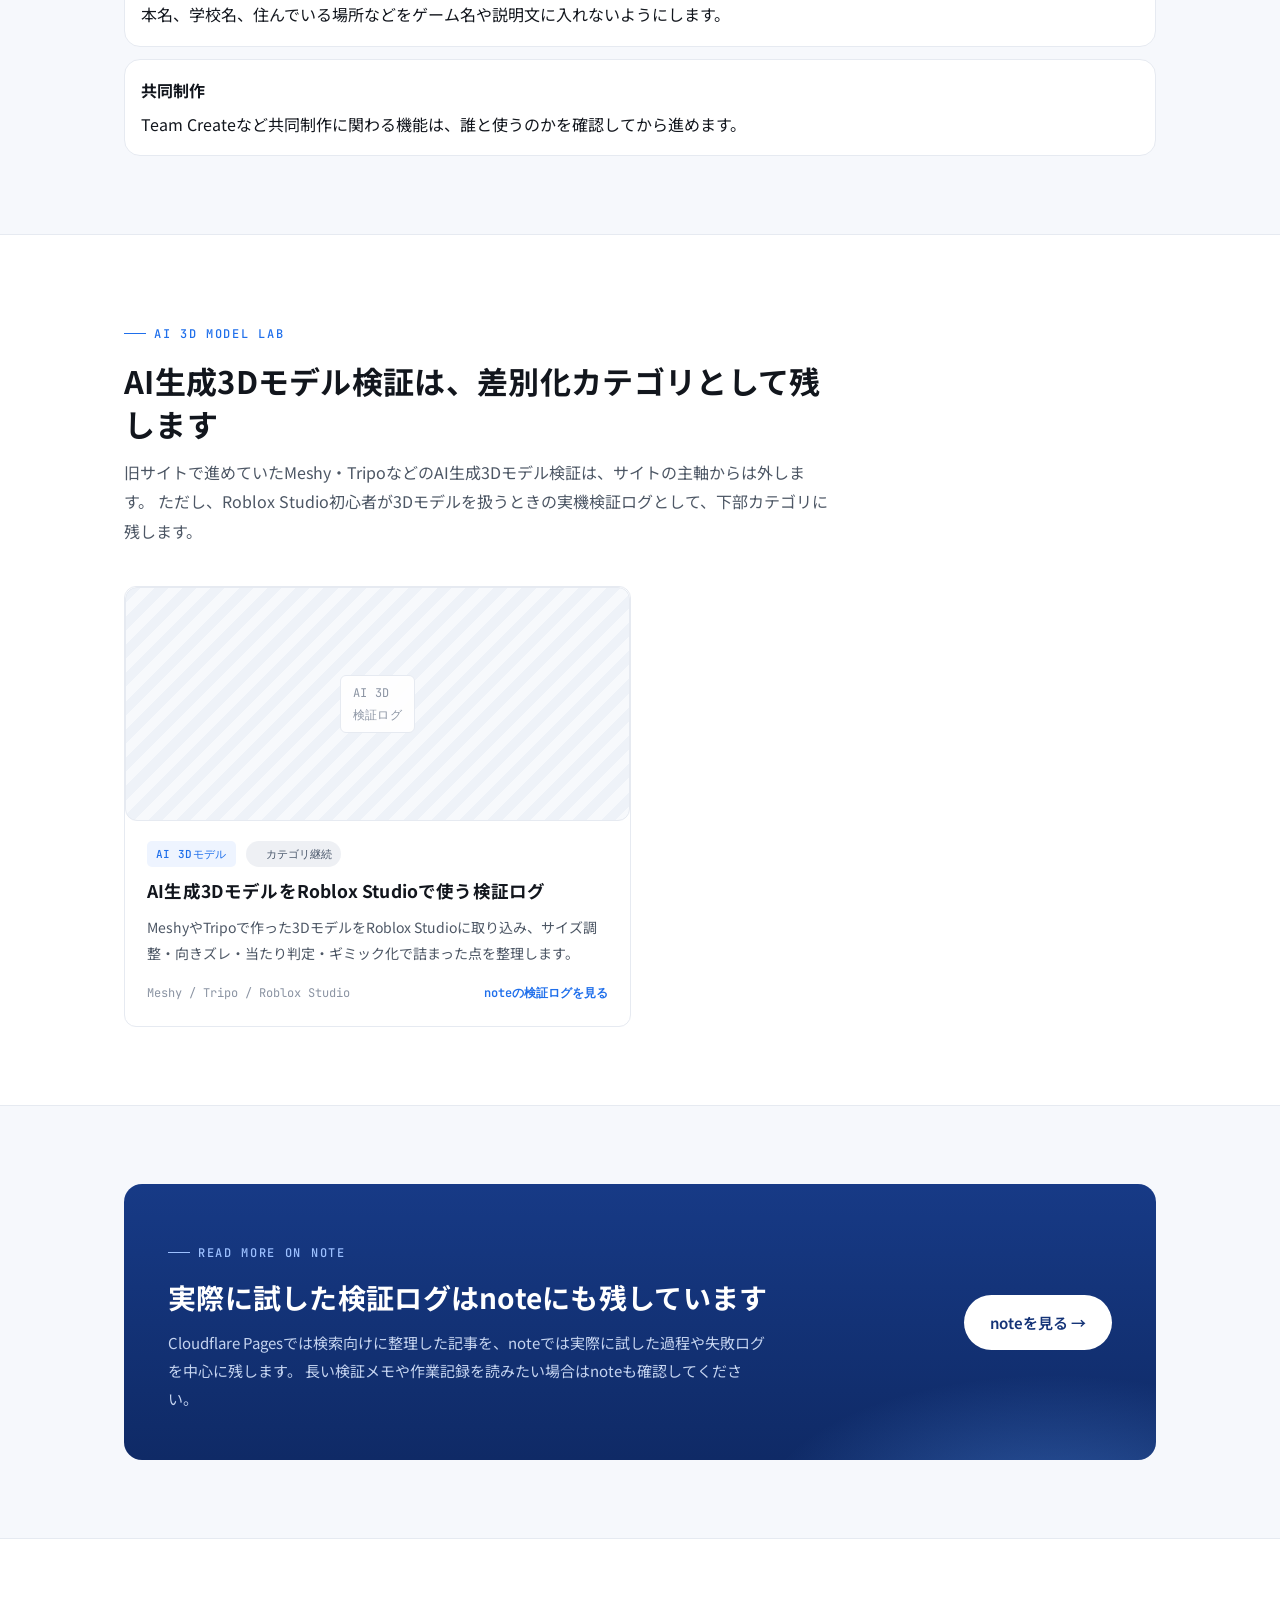
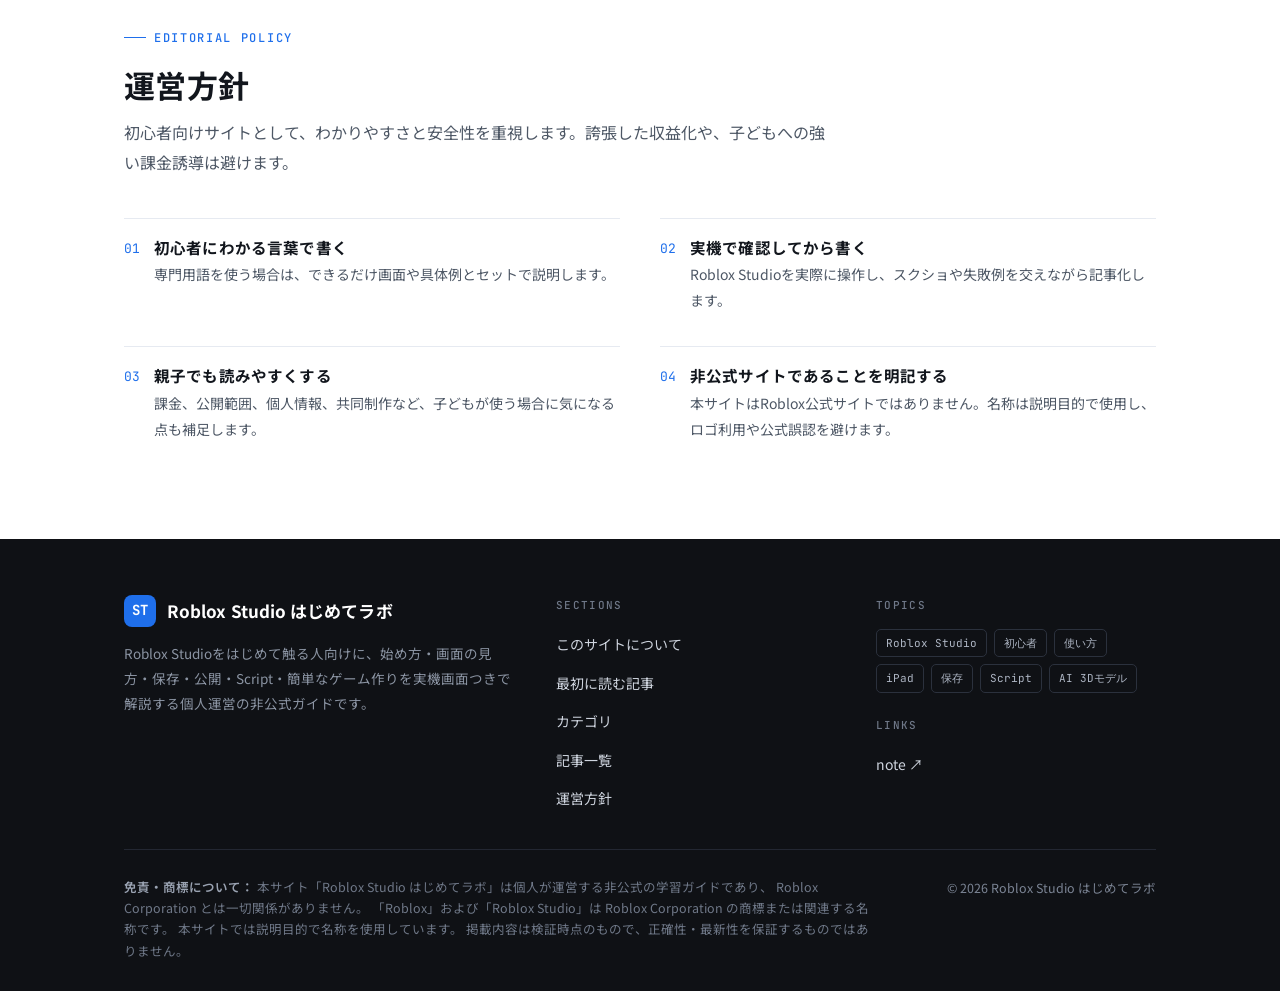
==== commit 88ced747: "Update index.html" ====
--- a/index.html
+++ b/index.html
@@ -452,25 +452,34 @@
   </div>
 </article>
 
-      <article class="log-card">
-        <div class="log-thumb ph">
-          <span class="ph-tag">準備中</span>
-        </div>
-        <div class="log-body">
-          <div class="log-meta">
-            <span class="tag tag-cat">PC・環境準備</span>
-            <span class="status scheduled">準備中</span>
-          </div>
-          <h3>Roblox Studioに必要なPCスペックは？初心者向けに最低ラインを解説</h3>
-          <p class="excerpt">
-            高額なゲーミングPCが必要なのか、Macでも使えるのか、RAMやストレージはどの程度必要かを初心者向けに整理します。
-          </p>
-          <div class="log-foot">
-            <span>PCスペック / Mac / RAM</span>
-            <span class="more">記事準備中</span>
-          </div>
-        </div>
-      </article>
+      <article class="article-card">
+  <div class="article-card-status">公開済み</div>
+  <div class="article-card-meta">
+    <span>PC・環境準備</span>
+    <span>公開済み</span>
+  </div>
+
+  <h3>
+    <a href="/articles/roblox-studio-pc-spec">
+      Roblox Studioに必要なPCスペックは？初心者向けに最低ラインを解説
+    </a>
+  </h3>
+
+  <p>
+    Roblox Studioに必要なPCスペックを初心者向けに解説。高額なゲーミングPCは必要なのか、Windows・Mac・メモリ8GB・iPadやChromebookとの違いを整理します。
+  </p>
+
+  <div class="article-card-tags">
+    <span>PCスペック</span>
+    <span>Mac</span>
+    <span>メモリ8GB</span>
+    <span>初心者</span>
+  </div>
+
+  <a class="article-card-link" href="/articles/roblox-studio-pc-spec">
+    記事を読む
+  </a>
+</article>
 
       <article class="log-card">
         <div class="log-thumb ph">
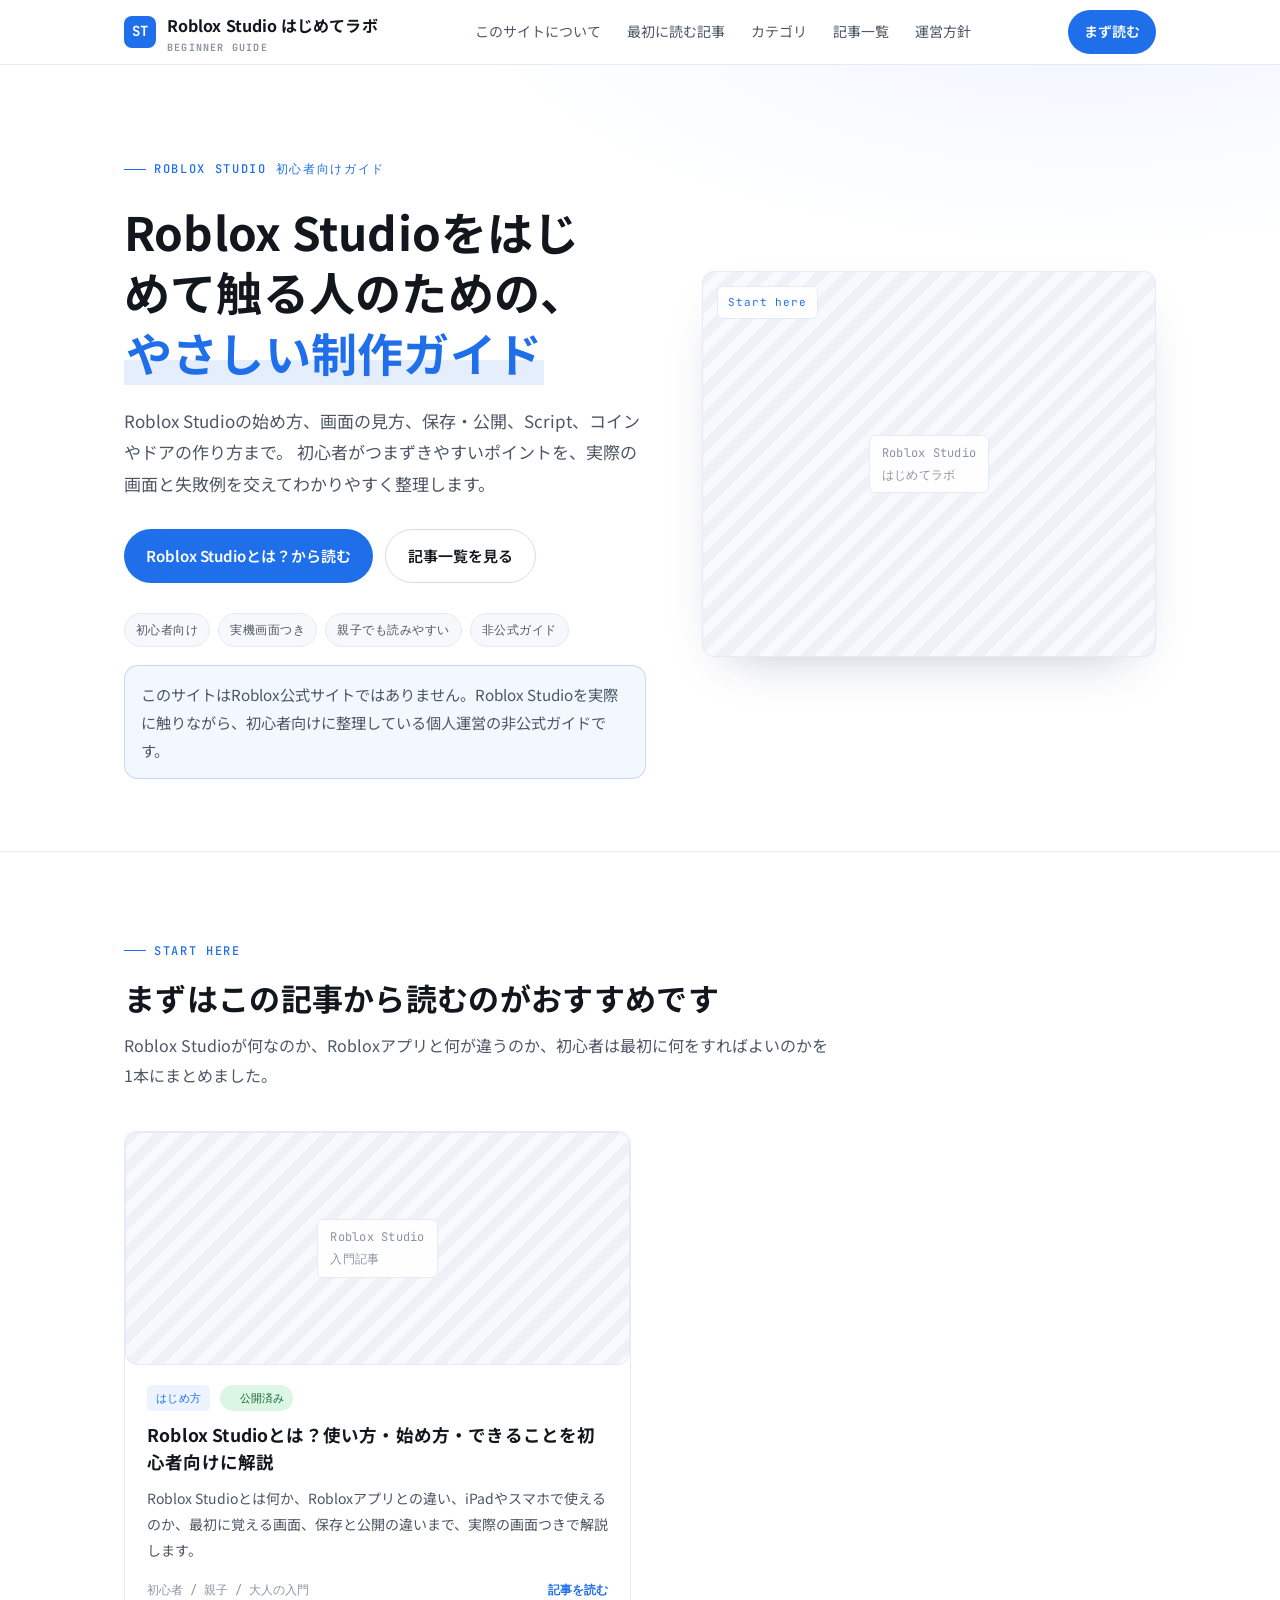
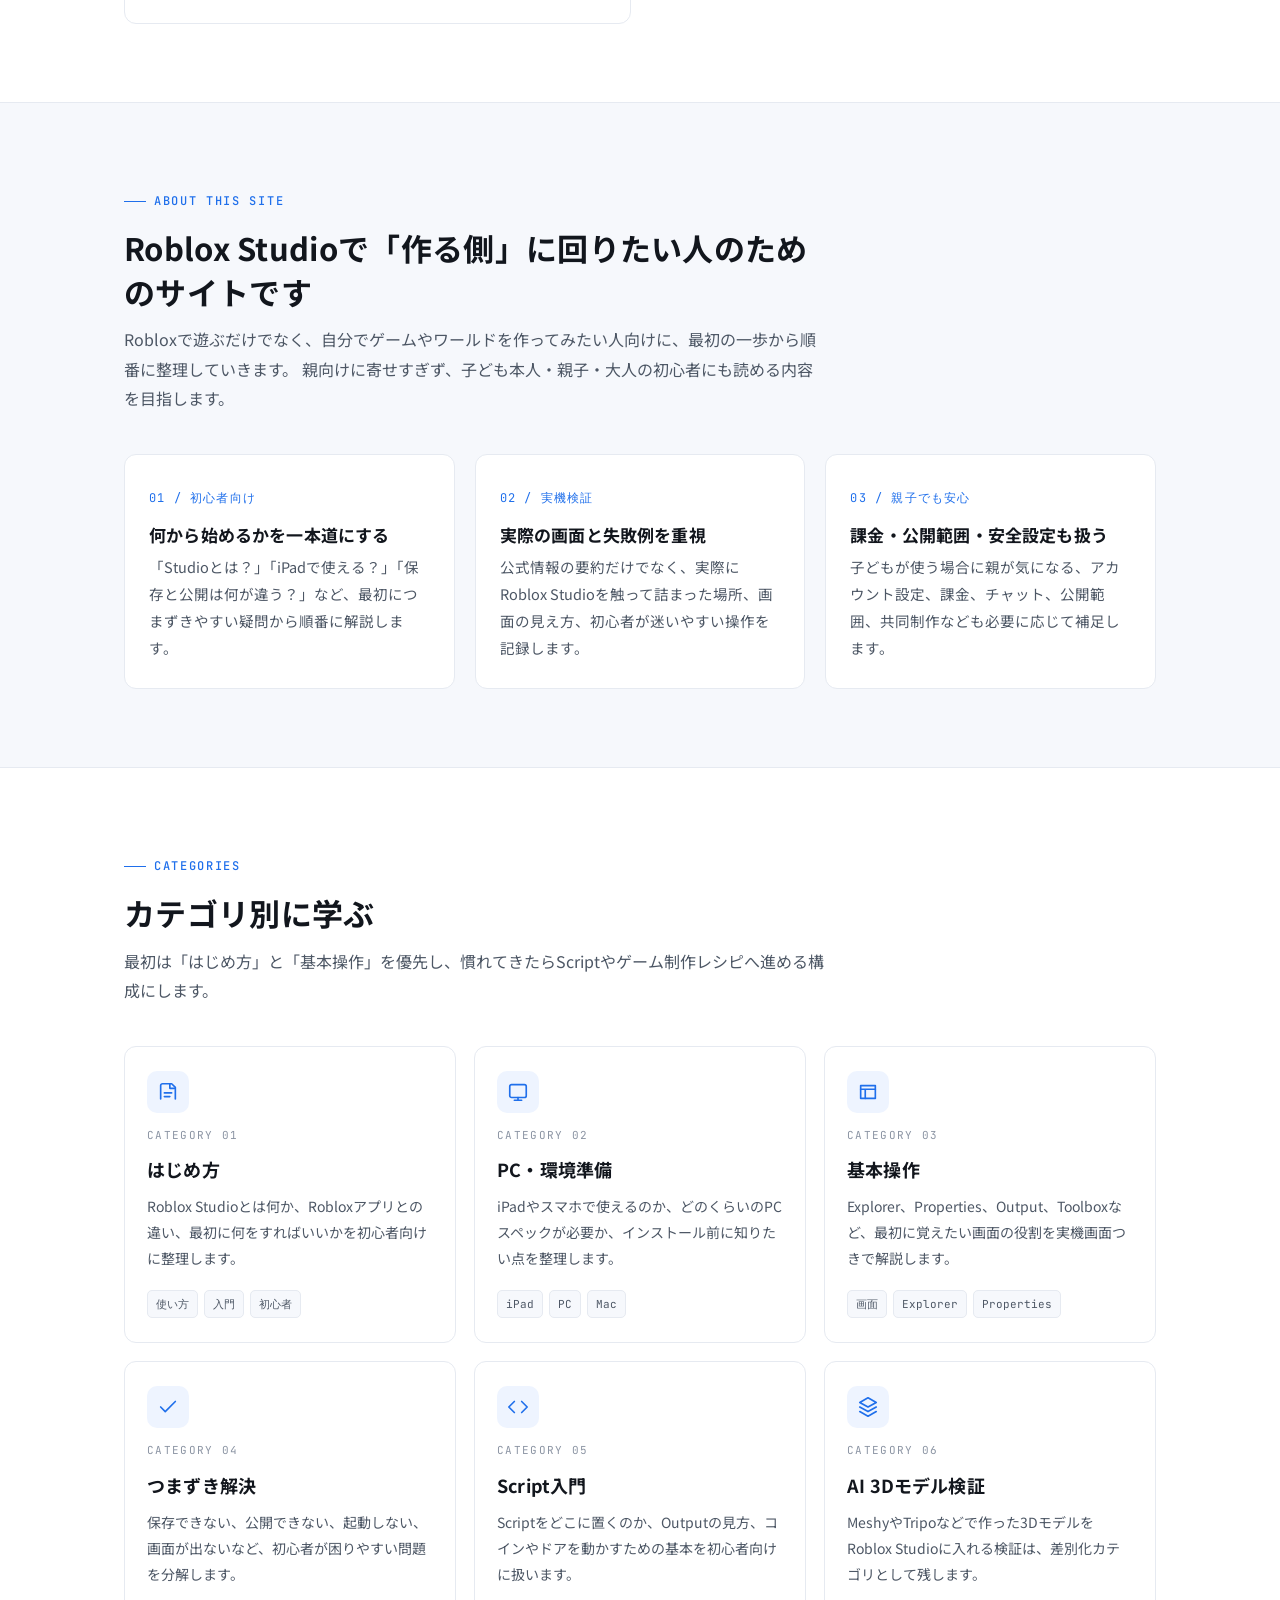
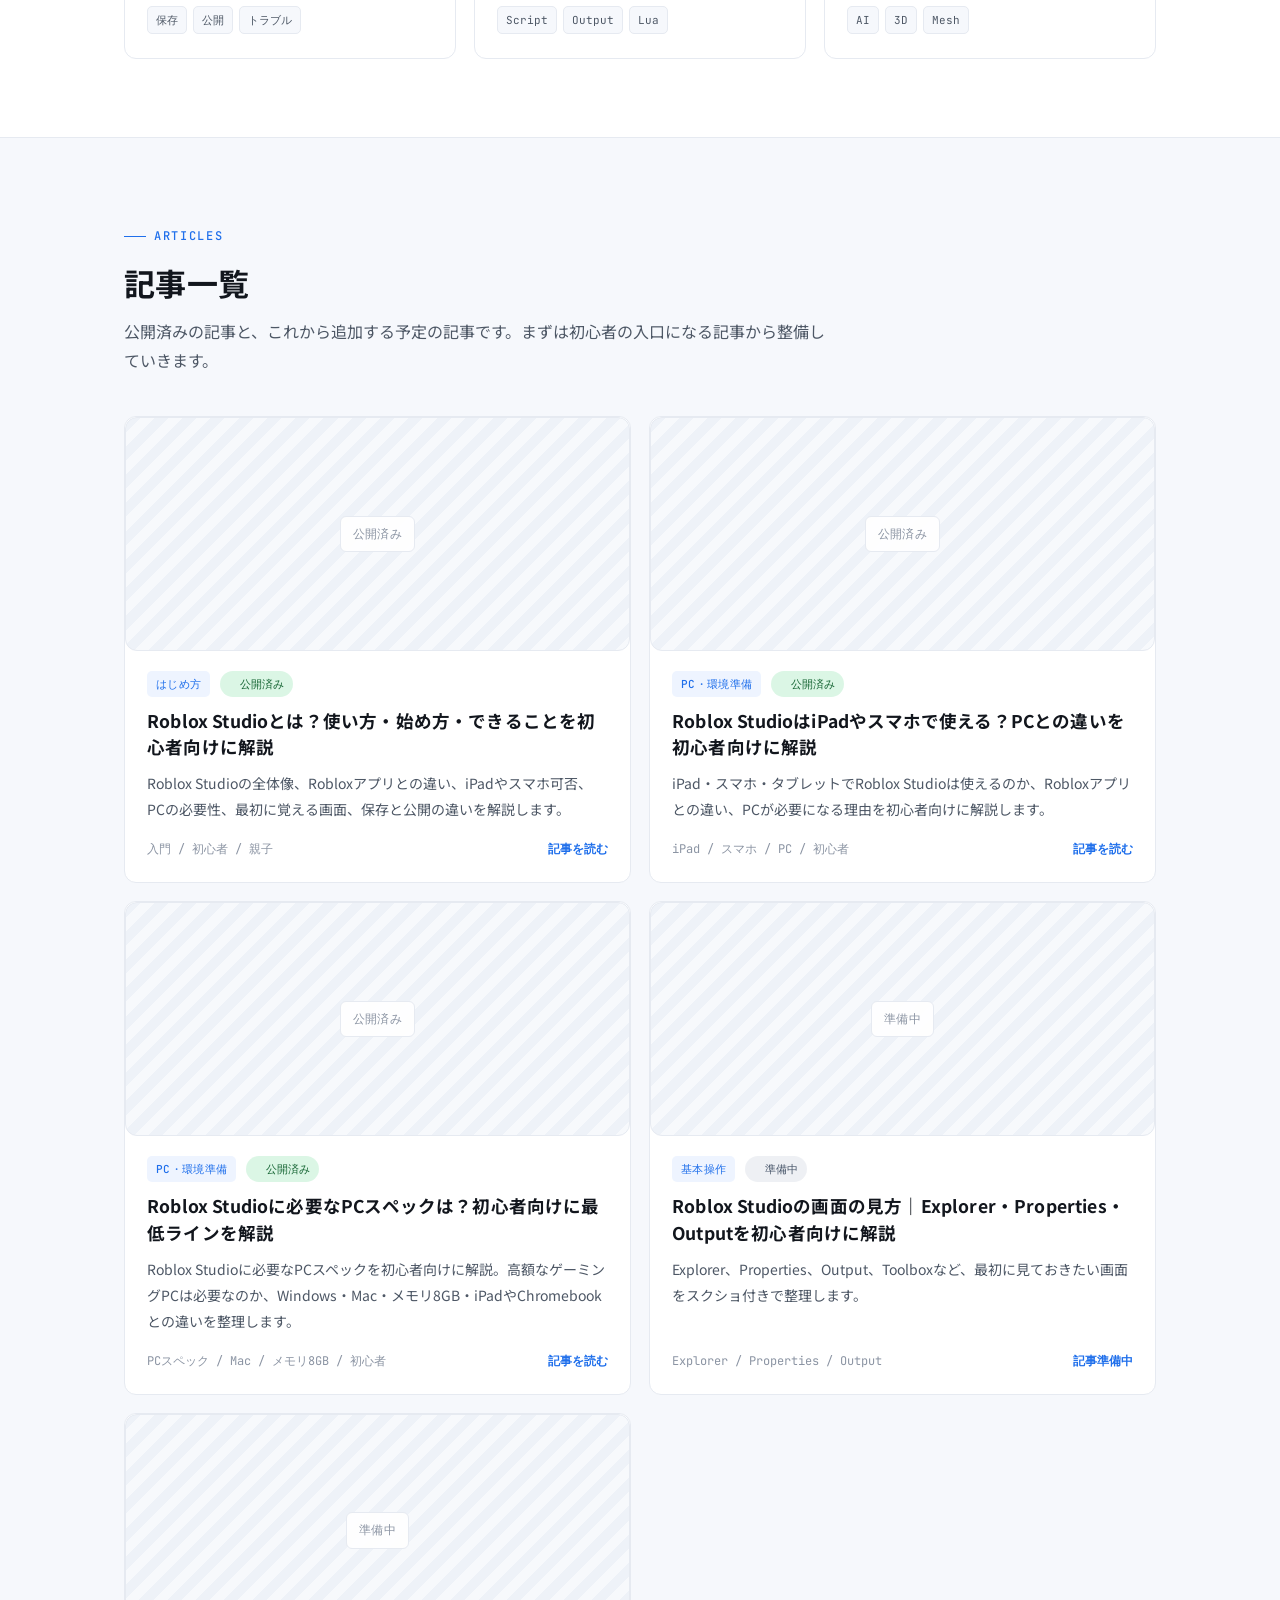
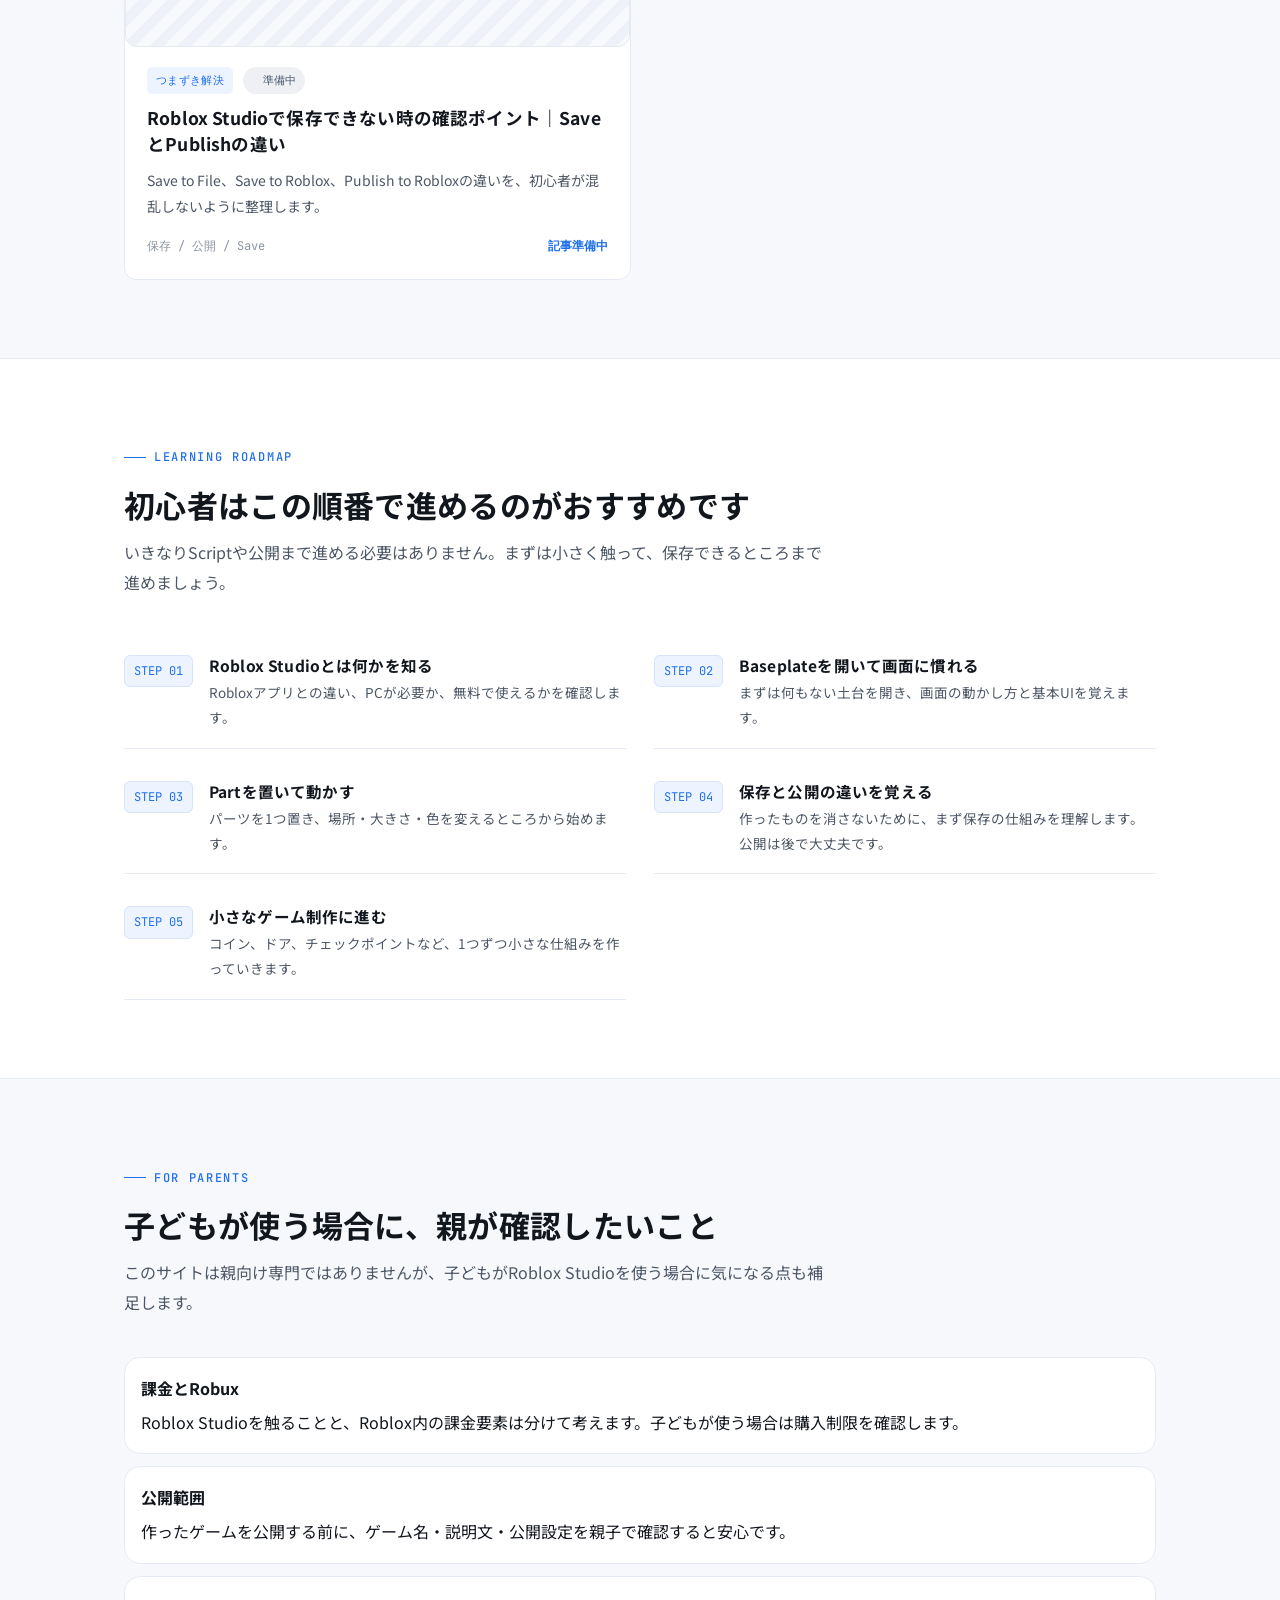
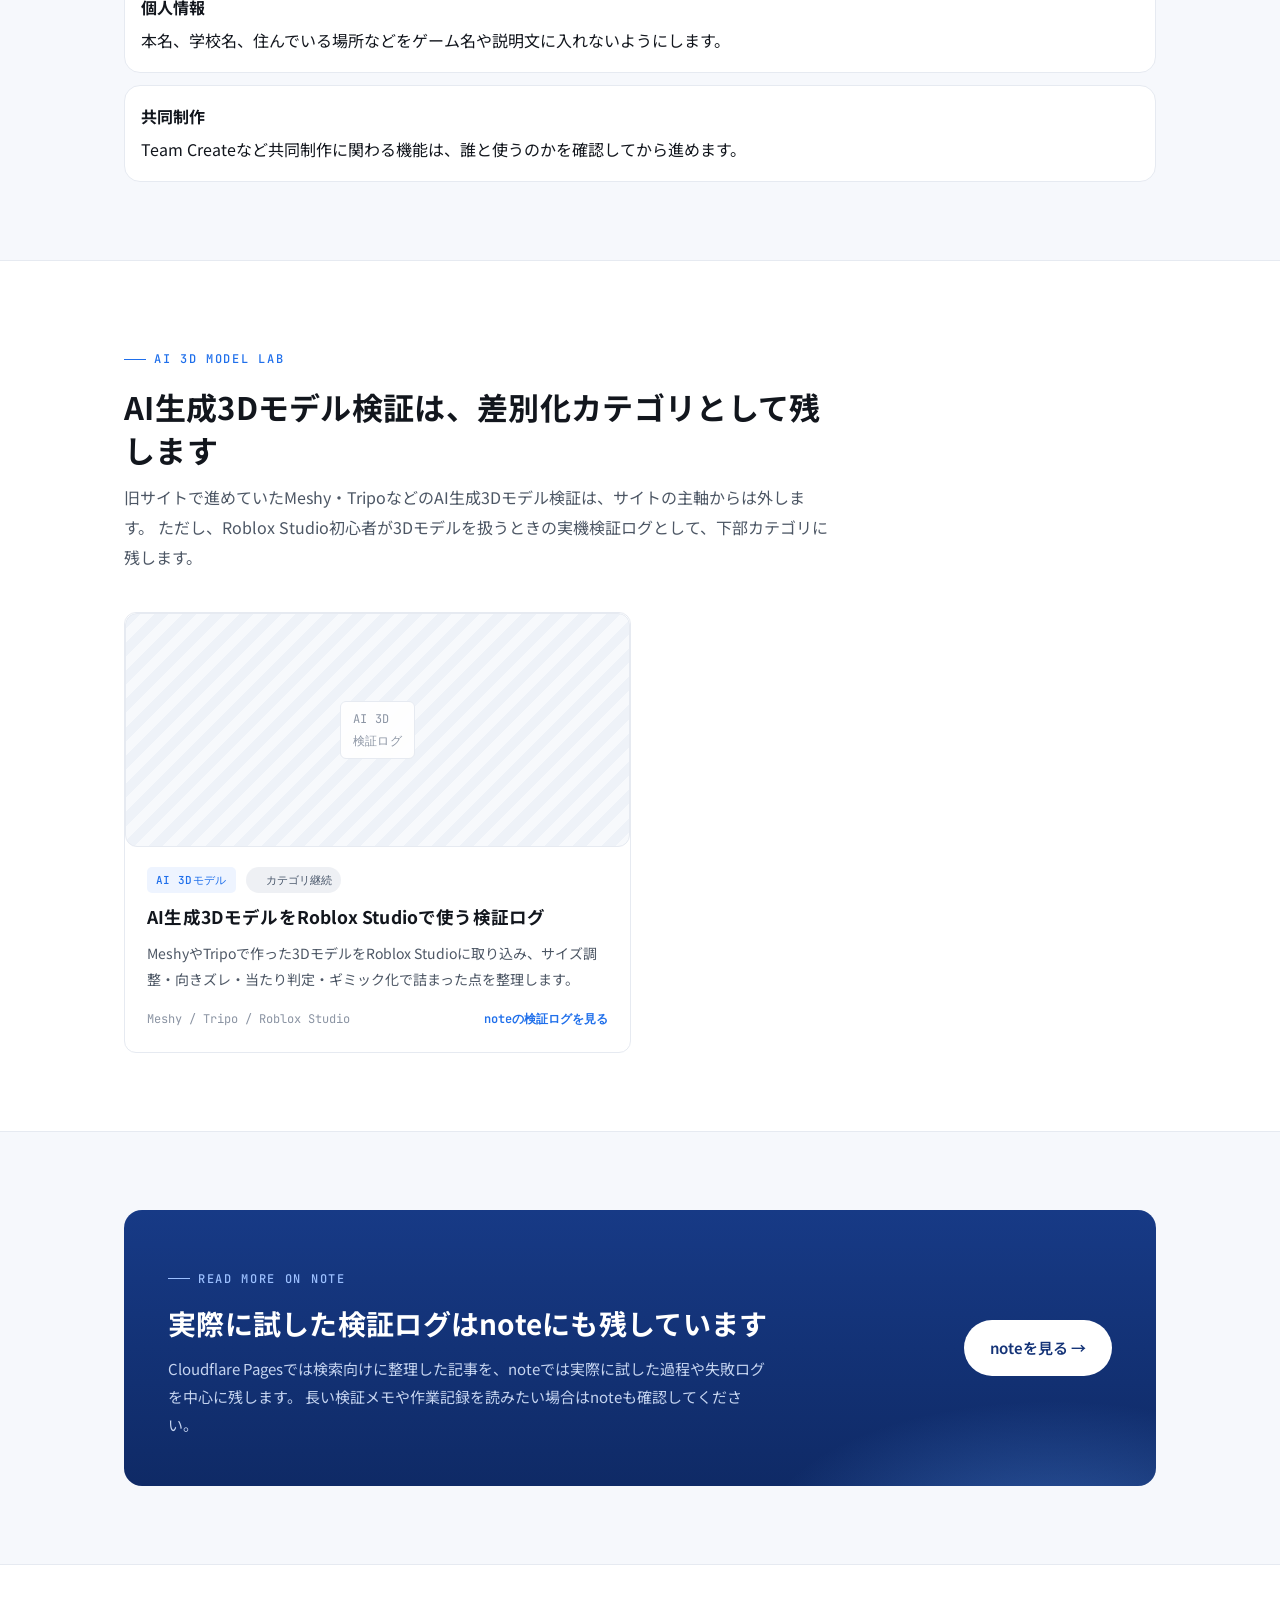
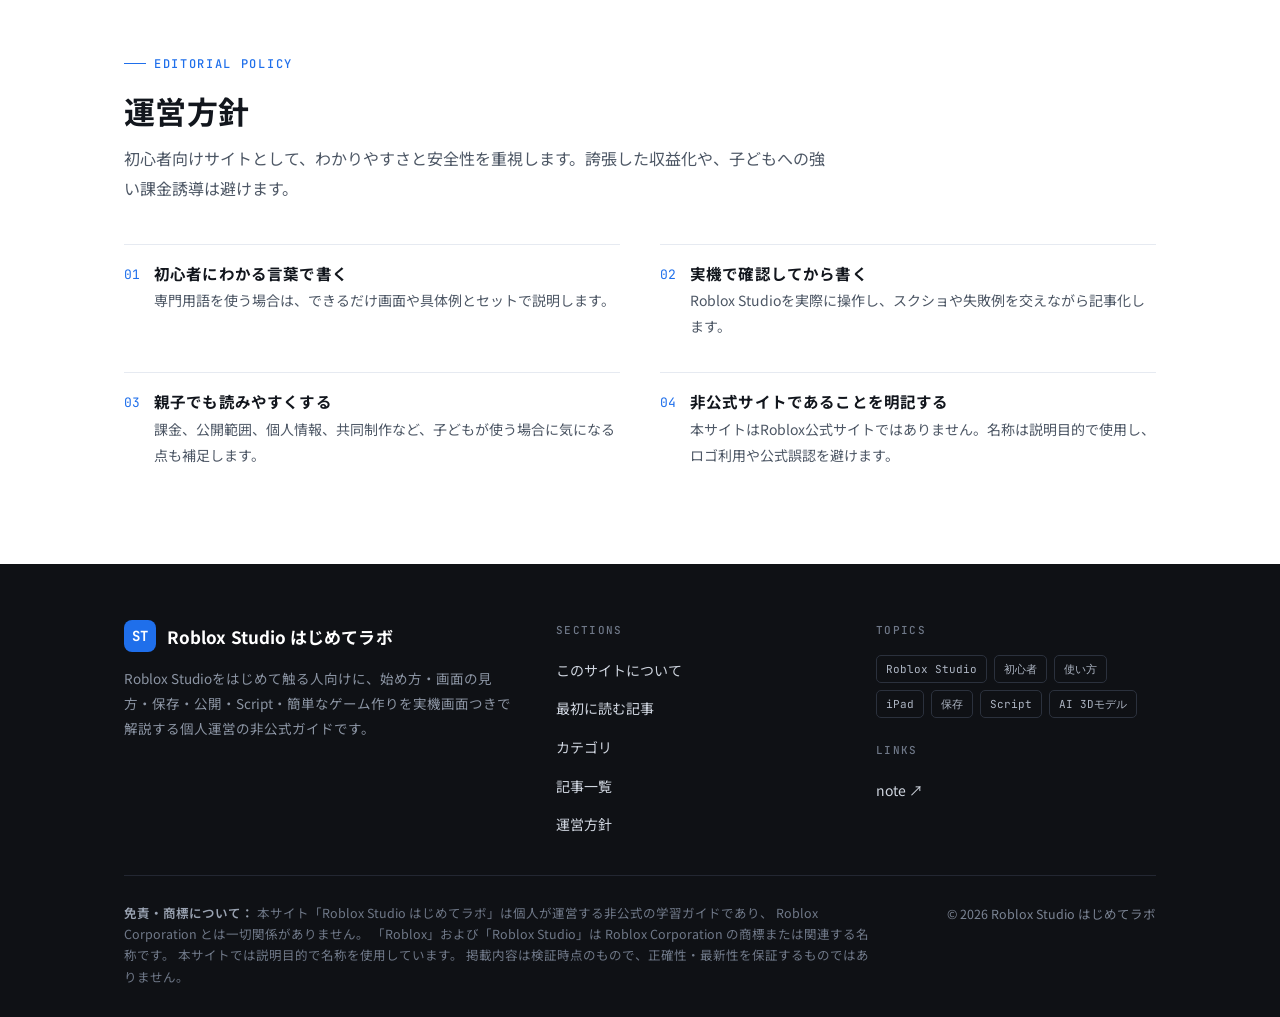
==== commit 1a969c29: "Update index.html" ====
--- a/index.html
+++ b/index.html
@@ -393,6 +393,7 @@
 </section>
 
 <!-- ===================== Articles ===================== -->
+<!-- ===================== Articles ===================== -->
 <section class="section soft" id="articles">
   <div class="wrap">
     <div class="section-head">
@@ -428,58 +429,53 @@
         </div>
       </article>
 
-　　　<article class="log-card">
-  <div class="log-thumb ph">
-    <span class="ph-tag">公開済み</span>
-  </div>
-  <div class="log-body">
-    <div class="log-meta">
-      <span class="tag tag-cat">PC・環境準備</span>
-      <span class="status live">公開済み</span>
-    </div>
-    <h3>
-      <a href="/articles/roblox-studio-ipad-smartphone">
-        Roblox StudioはiPadやスマホで使える？PCとの違いを初心者向けに解説
-      </a>
-    </h3>
-    <p class="excerpt">
-      iPad・スマホ・タブレットでRoblox Studioは使えるのか、Robloxアプリとの違い、PCが必要になる理由を初心者向けに解説します。
-    </p>
-    <div class="log-foot">
-      <span>iPad / スマホ / PC / 初心者</span>
-      <a class="more" href="/articles/roblox-studio-ipad-smartphone">記事を読む</a>
-    </div>
-  </div>
-</article>
-
-      <article class="article-card">
-  <div class="article-card-status">公開済み</div>
-  <div class="article-card-meta">
-    <span>PC・環境準備</span>
-    <span>公開済み</span>
-  </div>
-
-  <h3>
-    <a href="/articles/roblox-studio-pc-spec">
-      Roblox Studioに必要なPCスペックは？初心者向けに最低ラインを解説
-    </a>
-  </h3>
-
-  <p>
-    Roblox Studioに必要なPCスペックを初心者向けに解説。高額なゲーミングPCは必要なのか、Windows・Mac・メモリ8GB・iPadやChromebookとの違いを整理します。
-  </p>
-
-  <div class="article-card-tags">
-    <span>PCスペック</span>
-    <span>Mac</span>
-    <span>メモリ8GB</span>
-    <span>初心者</span>
-  </div>
-
-  <a class="article-card-link" href="/articles/roblox-studio-pc-spec">
-    記事を読む
-  </a>
-</article>
+      <article class="log-card">
+        <div class="log-thumb ph">
+          <span class="ph-tag">公開済み</span>
+        </div>
+        <div class="log-body">
+          <div class="log-meta">
+            <span class="tag tag-cat">PC・環境準備</span>
+            <span class="status live">公開済み</span>
+          </div>
+          <h3>
+            <a href="/articles/roblox-studio-ipad-smartphone">
+              Roblox StudioはiPadやスマホで使える？PCとの違いを初心者向けに解説
+            </a>
+          </h3>
+          <p class="excerpt">
+            iPad・スマホ・タブレットでRoblox Studioは使えるのか、Robloxアプリとの違い、PCが必要になる理由を初心者向けに解説します。
+          </p>
+          <div class="log-foot">
+            <span>iPad / スマホ / PC / 初心者</span>
+            <a class="more" href="/articles/roblox-studio-ipad-smartphone">記事を読む</a>
+          </div>
+        </div>
+      </article>
+
+      <article class="log-card">
+        <div class="log-thumb ph">
+          <span class="ph-tag">公開済み</span>
+        </div>
+        <div class="log-body">
+          <div class="log-meta">
+            <span class="tag tag-cat">PC・環境準備</span>
+            <span class="status live">公開済み</span>
+          </div>
+          <h3>
+            <a href="/articles/roblox-studio-pc-spec">
+              Roblox Studioに必要なPCスペックは？初心者向けに最低ラインを解説
+            </a>
+          </h3>
+          <p class="excerpt">
+            Roblox Studioに必要なPCスペックを初心者向けに解説。高額なゲーミングPCは必要なのか、Windows・Mac・メモリ8GB・iPadやChromebookとの違いを整理します。
+          </p>
+          <div class="log-foot">
+            <span>PCスペック / Mac / メモリ8GB / 初心者</span>
+            <a class="more" href="/articles/roblox-studio-pc-spec">記事を読む</a>
+          </div>
+        </div>
+      </article>
 
       <article class="log-card">
         <div class="log-thumb ph">
